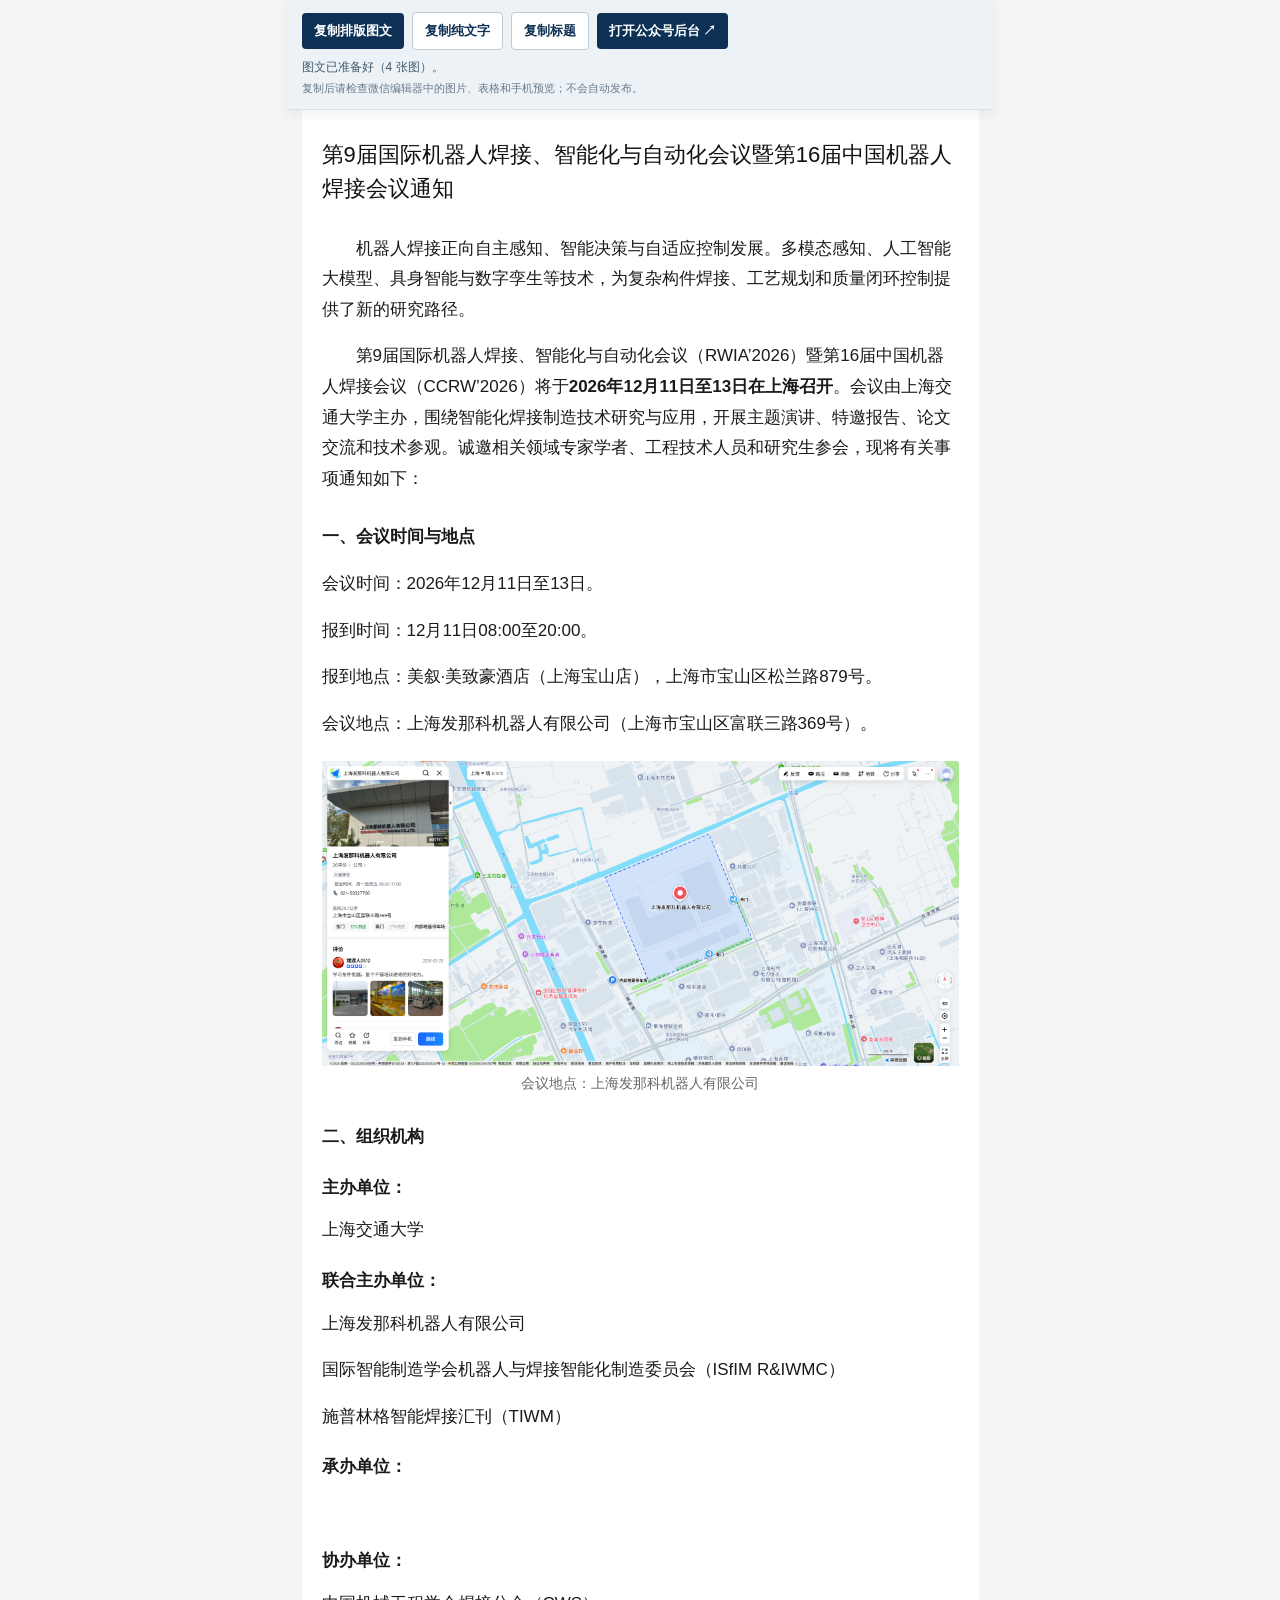
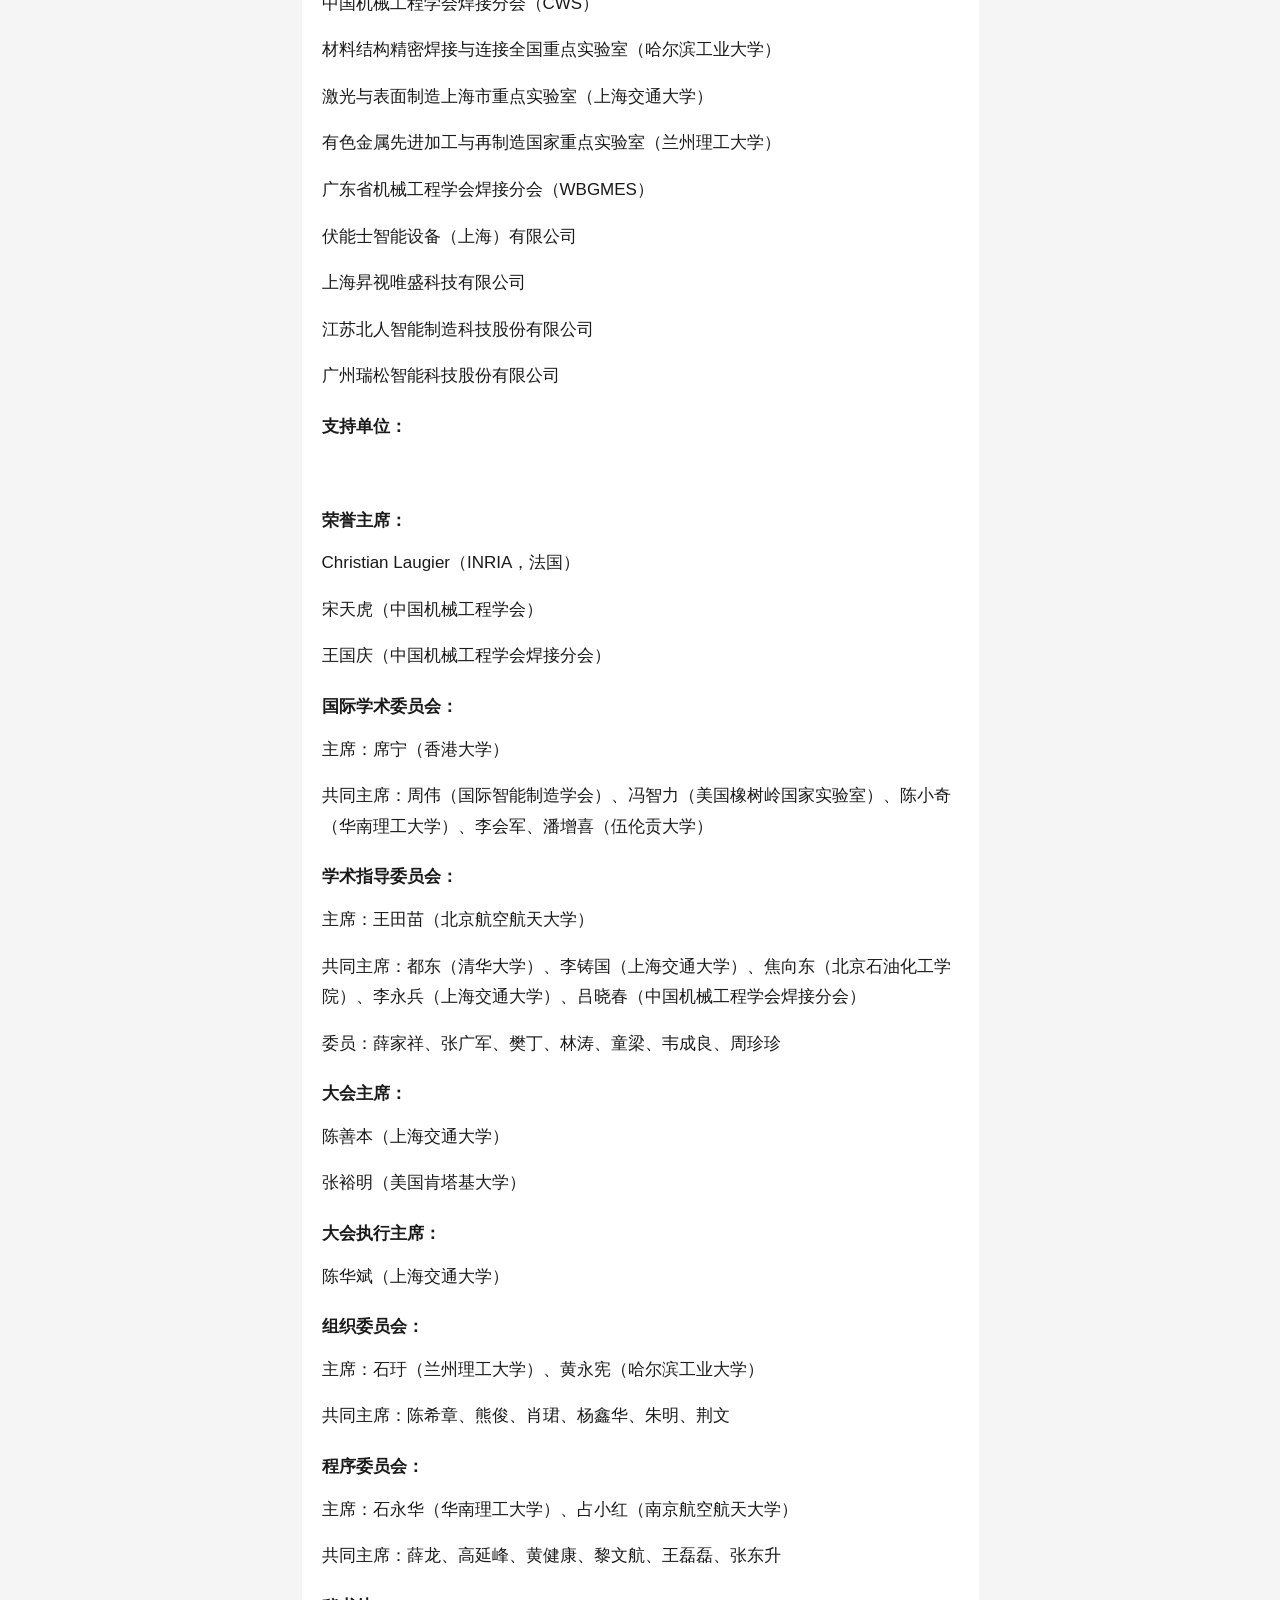
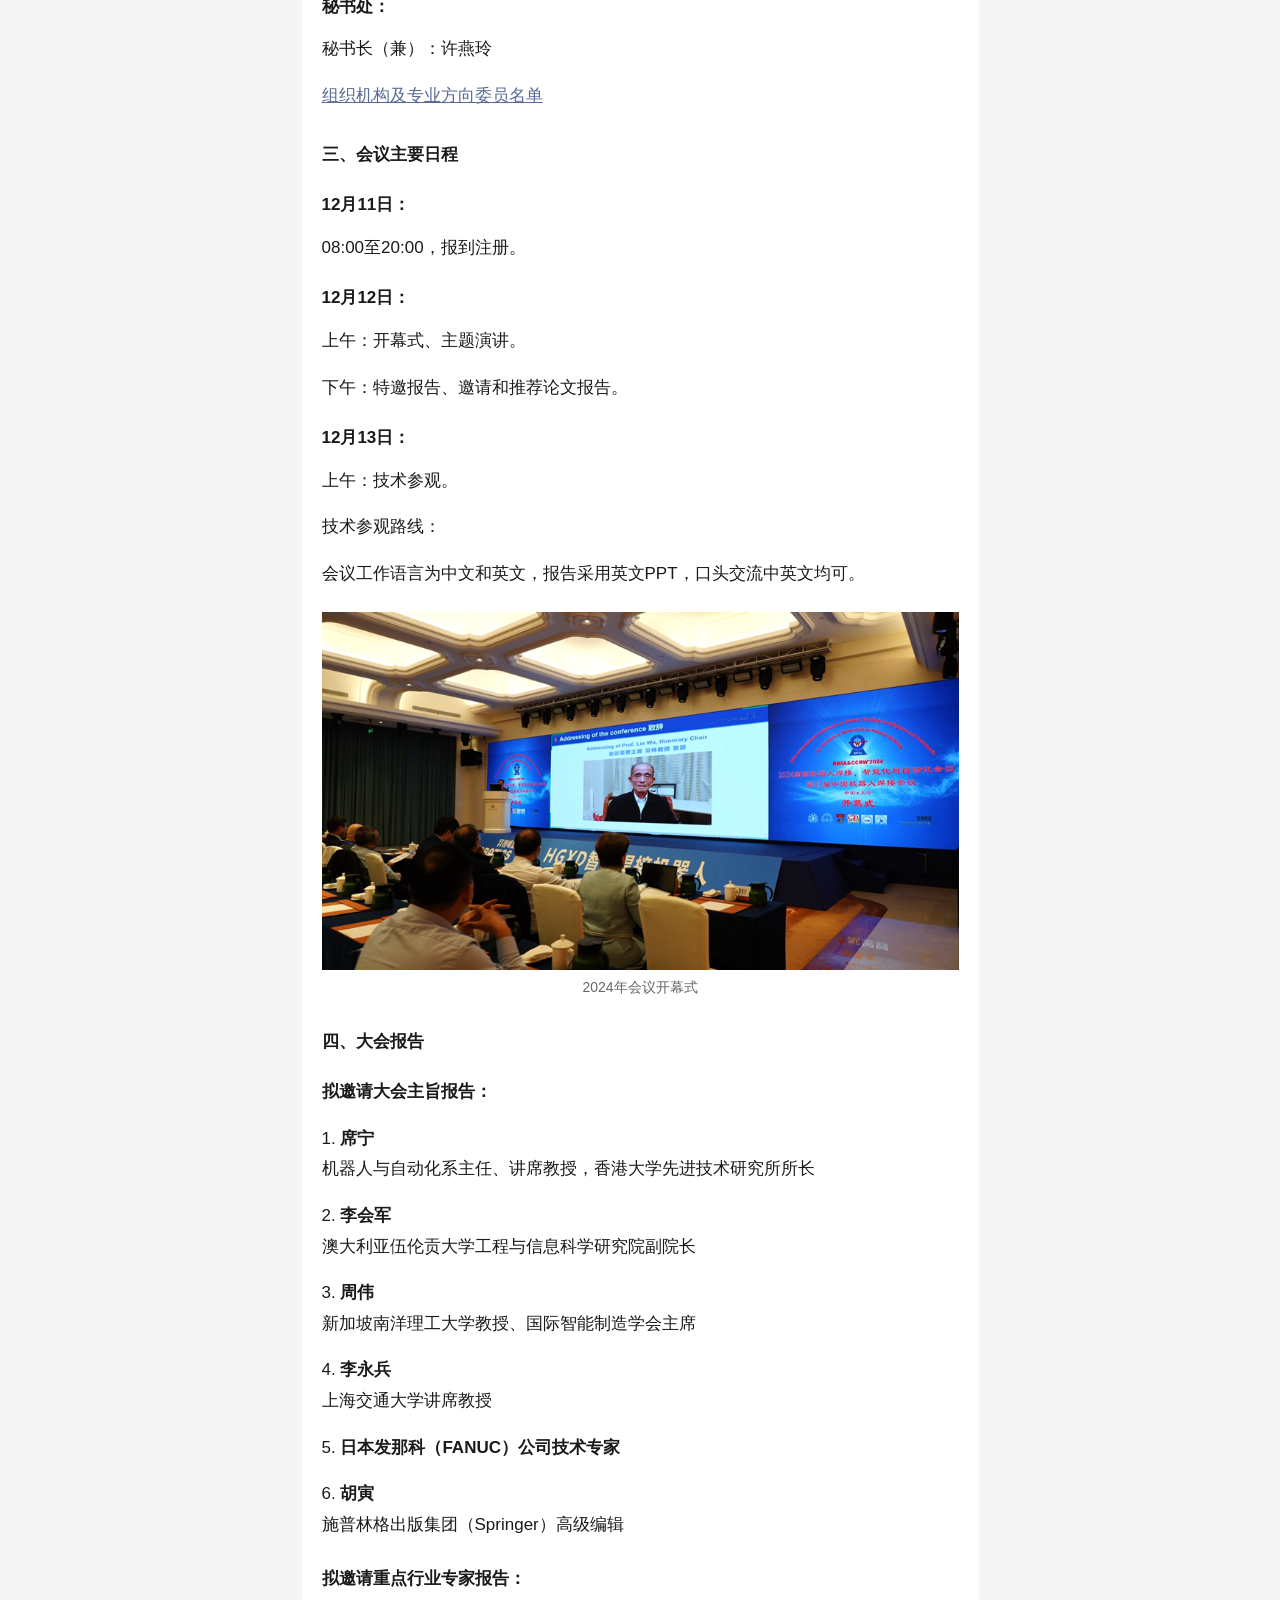
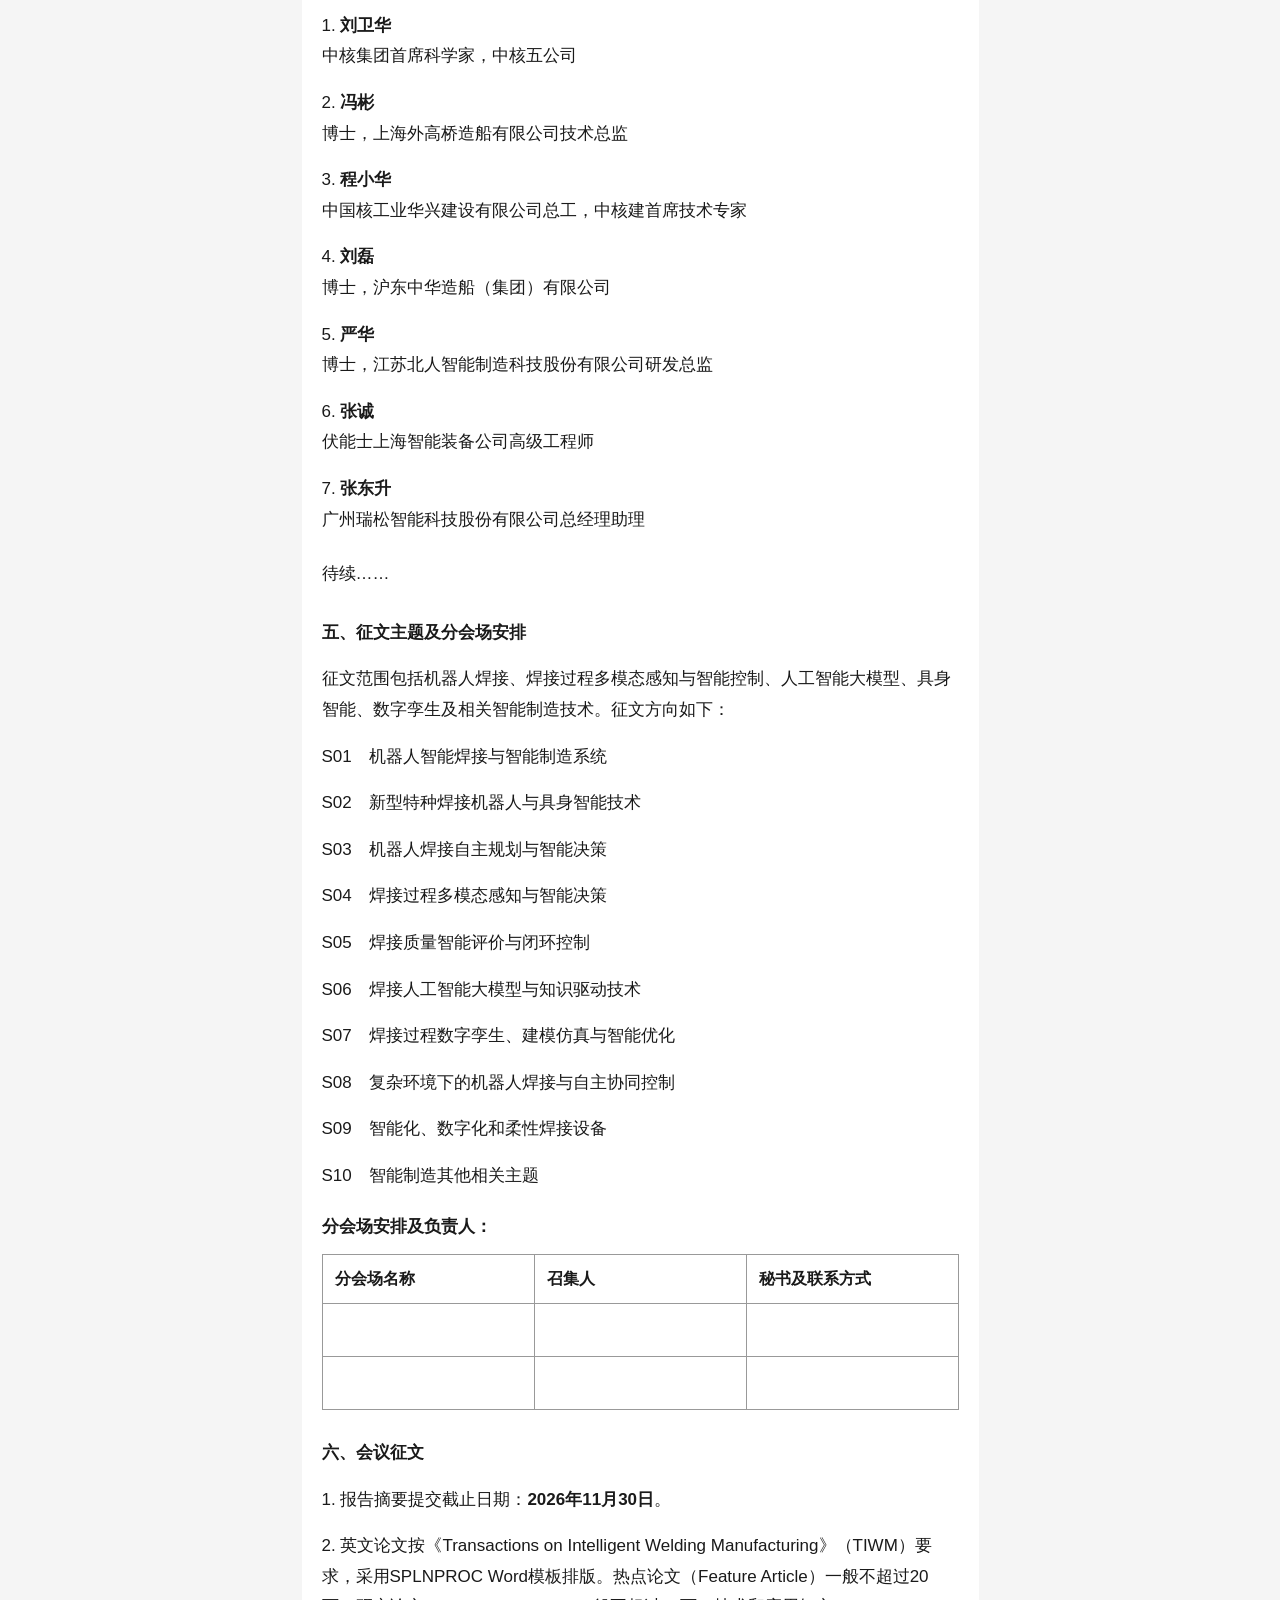
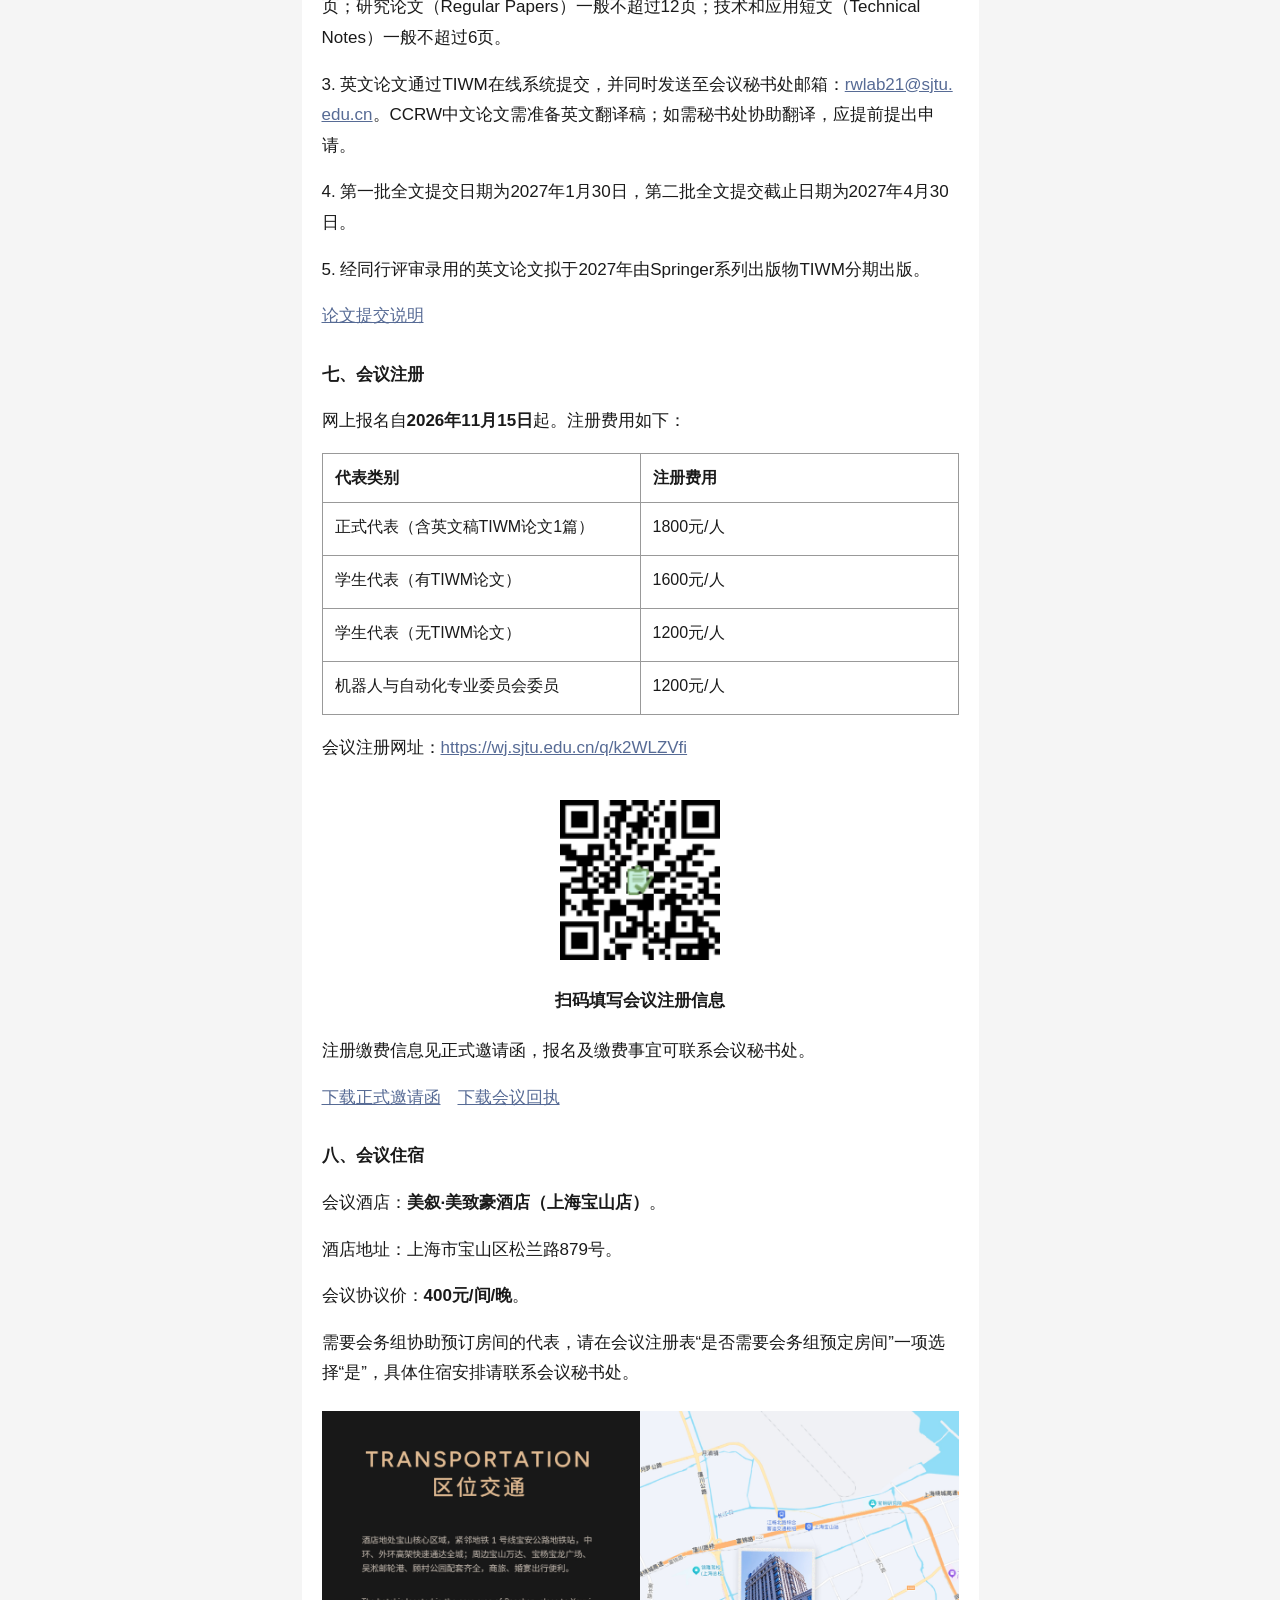
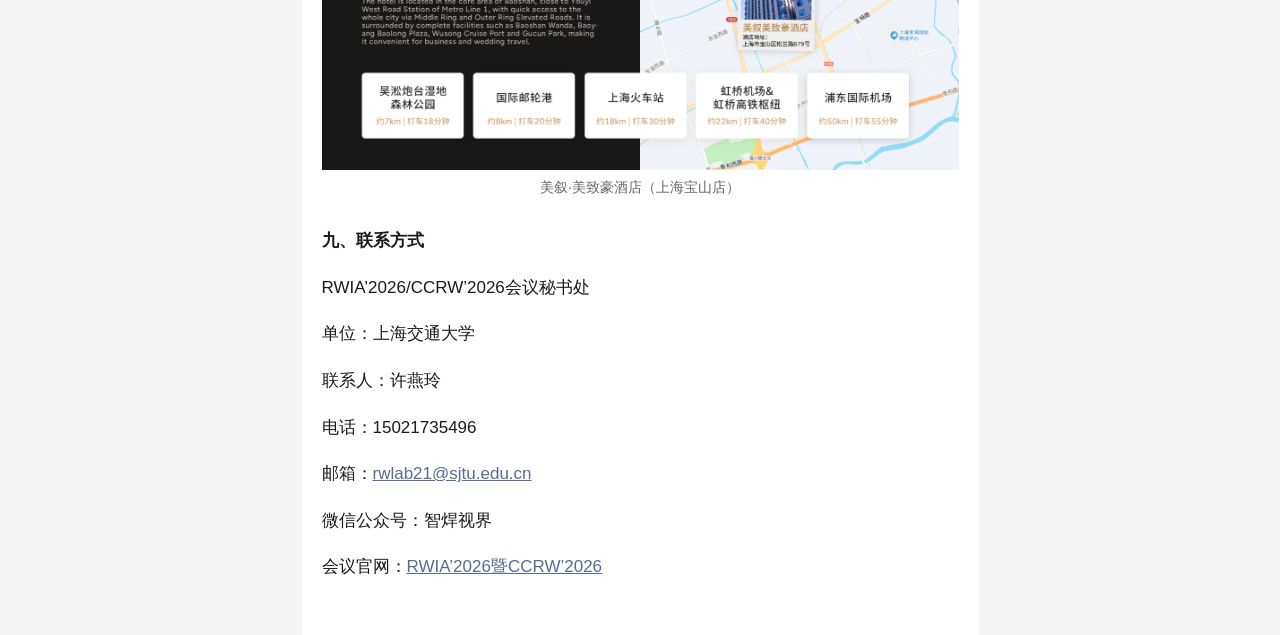
==== 02_RWIA会议通知/公众号正文.html @ 860bf733 "Add proposed keynote and industry speakers to RWIA 2026 article" ====
<!doctype html>
<html lang="zh-CN">
<head>
  <meta charset="utf-8">
  <meta name="viewport" content="width=device-width,initial-scale=1">
  <meta name="robots" content="noindex,nofollow">
  <title>第9届国际机器人焊接、智能化与自动化会议暨第16届中国机器人焊接会议通知</title>
  <link rel="stylesheet" href="../publish-helper.css">
</head>
<body style="margin:0;background:#f5f5f5;font-family:-apple-system,BlinkMacSystemFont,'PingFang SC','Microsoft YaHei',Arial,sans-serif;color:#1a1a1a;">
<div class="publish-toolbar" data-publish-toolbar>
  <div class="publish-actions"><button type="button" data-copy-rich disabled>复制排版图文</button><button type="button" class="publish-secondary" data-copy-text>复制纯文字</button><button type="button" class="publish-secondary" data-copy-title>复制标题</button><a href="https://mp.weixin.qq.com/" target="_blank" rel="noopener noreferrer">打开公众号后台 ↗</a></div>
  <p class="publish-status" data-copy-status role="status" aria-live="polite">正在准备图文…</p>
  <p class="publish-note">复制后请检查微信编辑器中的图片、表格和手机预览；不会自动发布。</p>
</div>
<article id="wechat-article" style="box-sizing:border-box;max-width:677px;margin:0 auto;padding:28px 20px 36px;background:#fff;color:#1a1a1a;font-family:-apple-system,BlinkMacSystemFont,'PingFang SC','Microsoft YaHei',Arial,sans-serif;font-size:17px;line-height:1.8;letter-spacing:0;overflow-wrap:break-word;">
<h1 style="margin:0 0 28px;font-size:22px;line-height:1.55;font-weight:500;color:#111;">第9届国际机器人焊接、智能化与自动化会议暨第16届中国机器人焊接会议通知</h1>

    <p style="margin:0 0 16px;text-indent:2em;">机器人焊接正向自主感知、智能决策与自适应控制发展。多模态感知、人工智能大模型、具身智能与数字孪生等技术，为复杂构件焊接、工艺规划和质量闭环控制提供了新的研究路径。</p>

    <p style="margin:0 0 16px;text-indent:2em;">第9届国际机器人焊接、智能化与自动化会议（RWIA’2026）暨第16届中国机器人焊接会议（CCRW’2026）将于<strong>2026年12月11日至13日在上海召开</strong>。会议由上海交通大学主办，围绕智能化焊接制造技术研究与应用，开展主题演讲、特邀报告、论文交流和技术参观。诚邀相关领域专家学者、工程技术人员和研究生参会，现将有关事项通知如下：</p>

    <h2 style="margin:28px 0 16px;font-size:17px;line-height:1.8;font-weight:700;color:#1a1a1a;">一、会议时间与地点</h2>

    <p style="margin:0 0 16px;">会议时间：2026年12月11日至13日。</p>

    <p style="margin:0 0 16px;">报到时间：12月11日08:00至20:00。</p>

    <p style="margin:0 0 16px;">报到地点：美叙·美致豪酒店（上海宝山店），上海市宝山区松兰路879号。</p>

    <p style="margin:0 0 16px;">会议地点：上海发那科机器人有限公司（上海市宝山区富联三路369号）。</p>

    <figure style="margin:22px 0;">
      <img src="配图/会议地址.png" alt="上海发那科机器人有限公司位置图" style="display:block;width:100%;max-width:100%;height:auto;">
      <figcaption style="margin:6px 0 0;text-align:center;font-size:14px;color:#666;line-height:1.6;">会议地点：上海发那科机器人有限公司</figcaption>
    </figure>

    <h2 style="margin:28px 0 16px;font-size:17px;line-height:1.8;font-weight:700;color:#1a1a1a;">二、组织机构</h2>

    <h3 style="margin:20px 0 12px;font-size:17px;line-height:1.8;font-weight:700;">主办单位：</h3>
    <p style="margin:0 0 16px;">上海交通大学</p>

    <h3 style="margin:20px 0 12px;font-size:17px;line-height:1.8;font-weight:700;">联合主办单位：</h3>
    <p style="margin:0 0 16px;">上海发那科机器人有限公司</p>
    <p style="margin:0 0 16px;">国际智能制造学会机器人与焊接智能化制造委员会（ISfIM R&amp;IWMC）</p>
    <p style="margin:0 0 16px;">施普林格智能焊接汇刊（TIWM）</p>

    <h3 style="margin:20px 0 12px;font-size:17px;line-height:1.8;font-weight:700;">承办单位：</h3>

    <p data-empty-field="undertaking-organizations" style="margin:0 0 16px;min-height:31px;">&nbsp;</p>

    <h3 style="margin:20px 0 12px;font-size:17px;line-height:1.8;font-weight:700;">协办单位：</h3>
    <p style="margin:0 0 16px;">中国机械工程学会焊接分会（CWS）</p>
    <p style="margin:0 0 16px;">材料结构精密焊接与连接全国重点实验室（哈尔滨工业大学）</p>
    <p style="margin:0 0 16px;">激光与表面制造上海市重点实验室（上海交通大学）</p>
    <p style="margin:0 0 16px;">有色金属先进加工与再制造国家重点实验室（兰州理工大学）</p>
    <p style="margin:0 0 16px;">广东省机械工程学会焊接分会（WBGMES）</p>
    <p style="margin:0 0 16px;">伏能士智能设备（上海）有限公司</p>
    <p style="margin:0 0 16px;">上海昇视唯盛科技有限公司</p>
    <p style="margin:0 0 16px;">江苏北人智能制造科技股份有限公司</p>
    <p style="margin:0 0 16px;">广州瑞松智能科技股份有限公司</p>

    <h3 style="margin:20px 0 12px;font-size:17px;line-height:1.8;font-weight:700;">支持单位：</h3>

    <p data-empty-field="supporting-organizations" style="margin:0 0 16px;min-height:31px;">&nbsp;</p>

    <h3 style="margin:20px 0 12px;font-size:17px;line-height:1.8;font-weight:700;">荣誉主席：</h3>
    <p style="margin:0 0 16px;">Christian Laugier（INRIA，法国）</p>
    <p style="margin:0 0 16px;">宋天虎（中国机械工程学会）</p>
    <p style="margin:0 0 16px;">王国庆（中国机械工程学会焊接分会）</p>

    <h3 style="margin:20px 0 12px;font-size:17px;line-height:1.8;font-weight:700;">国际学术委员会：</h3>
    <p style="margin:0 0 16px;">主席：席宁（香港大学）</p>
    <p style="margin:0 0 16px;">共同主席：周伟（国际智能制造学会）、冯智力（美国橡树岭国家实验室）、陈小奇（华南理工大学）、李会军、潘增喜（伍伦贡大学）</p>

    <h3 style="margin:20px 0 12px;font-size:17px;line-height:1.8;font-weight:700;">学术指导委员会：</h3>
    <p style="margin:0 0 16px;">主席：王田苗（北京航空航天大学）</p>
    <p style="margin:0 0 16px;">共同主席：都东（清华大学）、李铸国（上海交通大学）、焦向东（北京石油化工学院）、李永兵（上海交通大学）、吕晓春（中国机械工程学会焊接分会）</p>
    <p style="margin:0 0 16px;">委员：薛家祥、张广军、樊丁、林涛、童梁、韦成良、周珍珍</p>

    <h3 style="margin:20px 0 12px;font-size:17px;line-height:1.8;font-weight:700;">大会主席：</h3>
    <p style="margin:0 0 16px;">陈善本（上海交通大学）</p>
    <p style="margin:0 0 16px;">张裕明（美国肯塔基大学）</p>

    <h3 style="margin:20px 0 12px;font-size:17px;line-height:1.8;font-weight:700;">大会执行主席：</h3>
    <p style="margin:0 0 16px;">陈华斌（上海交通大学）</p>

    <h3 style="margin:20px 0 12px;font-size:17px;line-height:1.8;font-weight:700;">组织委员会：</h3>
    <p style="margin:0 0 16px;">主席：石玗（兰州理工大学）、黄永宪（哈尔滨工业大学）</p>
    <p style="margin:0 0 16px;">共同主席：陈希章、熊俊、肖珺、杨鑫华、朱明、荆文</p>

    <h3 style="margin:20px 0 12px;font-size:17px;line-height:1.8;font-weight:700;">程序委员会：</h3>
    <p style="margin:0 0 16px;">主席：石永华（华南理工大学）、占小红（南京航空航天大学）</p>
    <p style="margin:0 0 16px;">共同主席：薛龙、高延峰、黄健康、黎文航、王磊磊、张东升</p>

    <h3 style="margin:20px 0 12px;font-size:17px;line-height:1.8;font-weight:700;">秘书处：</h3>
    <p style="margin:0 0 16px;">秘书长（兼）：许燕玲</p>

    <p style="margin:0 0 16px;"><a href="https://rwlab.sjtu.edu.cn/Content/meetings/rwia-2026/committees.html" target="_blank" rel="noopener noreferrer" style="color:#576b95;text-decoration:underline;word-break:break-all;">组织机构及专业方向委员名单</a></p>

    <h2 style="margin:28px 0 16px;font-size:17px;line-height:1.8;font-weight:700;color:#1a1a1a;">三、会议主要日程</h2>

    <h3 style="margin:20px 0 12px;font-size:17px;line-height:1.8;font-weight:700;">12月11日：</h3>

    <p style="margin:0 0 16px;">08:00至20:00，报到注册。</p>

    <h3 style="margin:20px 0 12px;font-size:17px;line-height:1.8;font-weight:700;">12月12日：</h3>

    <p style="margin:0 0 16px;">上午：开幕式、主题演讲。</p>

    <p style="margin:0 0 16px;">下午：特邀报告、邀请和推荐论文报告。</p>

    <h3 style="margin:20px 0 12px;font-size:17px;line-height:1.8;font-weight:700;">12月13日：</h3>

    <p style="margin:0 0 16px;">上午：技术参观。</p>

    <p style="margin:0 0 16px;">技术参观路线：<span data-empty-field="technical-visit-route">&nbsp;</span></p>

    <p style="margin:0 0 16px;">会议工作语言为中文和英文，报告采用英文PPT，口头交流中英文均可。</p>

    <figure style="margin:22px 0;">
      <img src="配图/rwia-2024-opening.png" alt="2024年会议开幕式" style="display:block;width:100%;max-width:100%;height:auto;">
      <figcaption style="margin:6px 0 0;text-align:center;font-size:14px;color:#666;line-height:1.6;">2024年会议开幕式</figcaption>
    </figure>

    <h2 style="margin:28px 0 16px;font-size:17px;line-height:1.8;font-weight:700;color:#1a1a1a;">四、大会报告</h2>

    <section data-report-group="keynotes" style="margin:0 0 24px;">
      <h3 style="margin:20px 0 16px;font-size:17px;line-height:1.8;font-weight:700;">拟邀请大会主旨报告：</h3>
      <p data-report-speaker style="margin:0 0 16px;">1. <strong>席宁</strong><br>机器人与自动化系主任、讲席教授，香港大学先进技术研究所所长</p>
      <p data-report-speaker style="margin:0 0 16px;">2. <strong>李会军</strong><br>澳大利亚伍伦贡大学工程与信息科学研究院副院长</p>
      <p data-report-speaker style="margin:0 0 16px;">3. <strong>周伟</strong><br>新加坡南洋理工大学教授、国际智能制造学会主席</p>
      <p data-report-speaker style="margin:0 0 16px;">4. <strong>李永兵</strong><br>上海交通大学讲席教授</p>
      <p data-report-speaker style="margin:0 0 16px;">5. <strong>日本发那科（FANUC）公司技术专家</strong></p>
      <p data-report-speaker style="margin:0;">6. <strong>胡寅</strong><br>施普林格出版集团（Springer）高级编辑</p>
    </section>

    <section data-report-group="industry" style="margin:0 0 24px;">
      <h3 style="margin:20px 0 16px;font-size:17px;line-height:1.8;font-weight:700;">拟邀请重点行业专家报告：</h3>
      <p data-report-speaker style="margin:0 0 16px;">1. <strong>刘卫华</strong><br>中核集团首席科学家，中核五公司</p>
      <p data-report-speaker style="margin:0 0 16px;">2. <strong>冯彬</strong><br>博士，上海外高桥造船有限公司技术总监</p>
      <p data-report-speaker style="margin:0 0 16px;">3. <strong>程小华</strong><br>中国核工业华兴建设有限公司总工，中核建首席技术专家</p>
      <p data-report-speaker style="margin:0 0 16px;">4. <strong>刘磊</strong><br>博士，沪东中华造船（集团）有限公司</p>
      <p data-report-speaker style="margin:0 0 16px;">5. <strong>严华</strong><br>博士，江苏北人智能制造科技股份有限公司研发总监</p>
      <p data-report-speaker style="margin:0 0 16px;">6. <strong>张诚</strong><br>伏能士上海智能装备公司高级工程师</p>
      <p data-report-speaker style="margin:0;">7. <strong>张东升</strong><br>广州瑞松智能科技股份有限公司总经理助理</p>
    </section>

    <p data-report-continuation style="margin:0 0 16px;">待续……</p>

    <h2 style="margin:28px 0 16px;font-size:17px;line-height:1.8;font-weight:700;color:#1a1a1a;">五、征文主题及分会场安排</h2>

    <p style="margin:0 0 16px;">征文范围包括机器人焊接、焊接过程多模态感知与智能控制、人工智能大模型、具身智能、数字孪生及相关智能制造技术。征文方向如下：</p>

    <p style="margin:0 0 16px;">S01　机器人智能焊接与智能制造系统</p>

    <p style="margin:0 0 16px;">S02　新型特种焊接机器人与具身智能技术</p>

    <p style="margin:0 0 16px;">S03　机器人焊接自主规划与智能决策</p>

    <p style="margin:0 0 16px;">S04　焊接过程多模态感知与智能决策</p>

    <p style="margin:0 0 16px;">S05　焊接质量智能评价与闭环控制</p>

    <p style="margin:0 0 16px;">S06　焊接人工智能大模型与知识驱动技术</p>

    <p style="margin:0 0 16px;">S07　焊接过程数字孪生、建模仿真与智能优化</p>

    <p style="margin:0 0 16px;">S08　复杂环境下的机器人焊接与自主协同控制</p>

    <p style="margin:0 0 16px;">S09　智能化、数字化和柔性焊接设备</p>

    <p style="margin:0 0 16px;">S10　智能制造其他相关主题</p>

    <h3 style="margin:20px 0 12px;font-size:17px;line-height:1.8;font-weight:700;">分会场安排及负责人：</h3>

    <table data-empty-table="session-organizers" style="width:100%;max-width:100%;table-layout:fixed;border-collapse:collapse;margin:0 0 18px;font-size:16px;line-height:1.75;">
      <thead><tr><th scope="col" style="border:1px solid #999;padding:10px 12px;text-align:left;vertical-align:top;overflow-wrap:anywhere;font-weight:600;background:#fff;">分会场名称</th><th scope="col" style="border:1px solid #999;padding:10px 12px;text-align:left;vertical-align:top;overflow-wrap:anywhere;font-weight:600;background:#fff;">召集人</th><th scope="col" style="border:1px solid #999;padding:10px 12px;text-align:left;vertical-align:top;overflow-wrap:anywhere;font-weight:600;background:#fff;">秘书及联系方式</th></tr></thead>
      <tbody><tr><td style="border:1px solid #999;padding:10px 12px;text-align:left;vertical-align:top;overflow-wrap:anywhere;height:32px;">&nbsp;</td><td style="border:1px solid #999;padding:10px 12px;text-align:left;vertical-align:top;overflow-wrap:anywhere;height:32px;">&nbsp;</td><td style="border:1px solid #999;padding:10px 12px;text-align:left;vertical-align:top;overflow-wrap:anywhere;height:32px;">&nbsp;</td></tr>
      <tr><td style="border:1px solid #999;padding:10px 12px;text-align:left;vertical-align:top;overflow-wrap:anywhere;height:32px;">&nbsp;</td><td style="border:1px solid #999;padding:10px 12px;text-align:left;vertical-align:top;overflow-wrap:anywhere;height:32px;">&nbsp;</td><td style="border:1px solid #999;padding:10px 12px;text-align:left;vertical-align:top;overflow-wrap:anywhere;height:32px;">&nbsp;</td></tr></tbody>
    </table>

    <h2 style="margin:28px 0 16px;font-size:17px;line-height:1.8;font-weight:700;color:#1a1a1a;">六、会议征文</h2>

    <p style="margin:0 0 16px;">1. 报告摘要提交截止日期：<strong>2026年11月30日</strong>。</p>

    <p style="margin:0 0 16px;">2. 英文论文按《Transactions on Intelligent Welding Manufacturing》（TIWM）要求，采用SPLNPROC Word模板排版。热点论文（Feature Article）一般不超过20页；研究论文（Regular Papers）一般不超过12页；技术和应用短文（Technical Notes）一般不超过6页。</p>

    <p style="margin:0 0 16px;">3. 英文论文通过TIWM在线系统提交，并同时发送至会议秘书处邮箱：<a href="mailto:rwlab21@sjtu.edu.cn" target="_blank" rel="noopener noreferrer" style="color:#576b95;text-decoration:underline;word-break:break-all;">rwlab21@sjtu.edu.cn</a>。CCRW中文论文需准备英文翻译稿；如需秘书处协助翻译，应提前提出申请。</p>

    <p style="margin:0 0 16px;">4. 第一批全文提交日期为2027年1月30日，第二批全文提交截止日期为2027年4月30日。</p>

    <p style="margin:0 0 16px;">5. 经同行评审录用的英文论文拟于2027年由Springer系列出版物TIWM分期出版。</p>

    <p style="margin:0 0 16px;"><a href="https://rwlab.sjtu.edu.cn/Content/meetings/rwia-2026/submission.html" target="_blank" rel="noopener noreferrer" style="color:#576b95;text-decoration:underline;word-break:break-all;">论文提交说明</a></p>

    <h2 style="margin:28px 0 16px;font-size:17px;line-height:1.8;font-weight:700;color:#1a1a1a;">七、会议注册</h2>

    <p style="margin:0 0 16px;">网上报名自<strong>2026年11月15日</strong>起。注册费用如下：</p>

    <table style="width:100%;max-width:100%;table-layout:fixed;border-collapse:collapse;margin:0 0 18px;font-size:16px;line-height:1.75;">
      <thead><tr><th scope="col" style="border:1px solid #999;padding:10px 12px;text-align:left;vertical-align:top;overflow-wrap:anywhere;font-weight:600;background:#fff;">代表类别</th><th scope="col" style="border:1px solid #999;padding:10px 12px;text-align:left;vertical-align:top;overflow-wrap:anywhere;font-weight:600;background:#fff;">注册费用</th></tr></thead>
      <tbody><tr><td style="border:1px solid #999;padding:10px 12px;text-align:left;vertical-align:top;overflow-wrap:anywhere;height:32px;">正式代表（含英文稿TIWM论文1篇）</td><td style="border:1px solid #999;padding:10px 12px;text-align:left;vertical-align:top;overflow-wrap:anywhere;height:32px;">1800元/人</td></tr>
      <tr><td style="border:1px solid #999;padding:10px 12px;text-align:left;vertical-align:top;overflow-wrap:anywhere;height:32px;">学生代表（有TIWM论文）</td><td style="border:1px solid #999;padding:10px 12px;text-align:left;vertical-align:top;overflow-wrap:anywhere;height:32px;">1600元/人</td></tr>
      <tr><td style="border:1px solid #999;padding:10px 12px;text-align:left;vertical-align:top;overflow-wrap:anywhere;height:32px;">学生代表（无TIWM论文）</td><td style="border:1px solid #999;padding:10px 12px;text-align:left;vertical-align:top;overflow-wrap:anywhere;height:32px;">1200元/人</td></tr>
      <tr><td style="border:1px solid #999;padding:10px 12px;text-align:left;vertical-align:top;overflow-wrap:anywhere;height:32px;">机器人与自动化专业委员会委员</td><td style="border:1px solid #999;padding:10px 12px;text-align:left;vertical-align:top;overflow-wrap:anywhere;height:32px;">1200元/人</td></tr></tbody>
    </table>

    <p style="margin:0 0 16px;">会议注册网址：<a href="https://wj.sjtu.edu.cn/q/k2WLZVfi" target="_blank" rel="noopener noreferrer" style="color:#576b95;text-decoration:underline;word-break:break-all;">https://wj.sjtu.edu.cn/q/k2WLZVfi</a></p>

    <section style="margin:20px 0;text-align:center;">
      <section data-registration-qr style="box-sizing:border-box;width:192px;max-width:100%;padding:16px;background:#fff;margin:0 auto 10px;line-height:0;">
        <img src="配图/会议注册.png" alt="RWIA2026暨CCRW2026会议注册二维码" style="display:block;width:100%;max-width:100%;height:auto;">
      </section>
      <p style="margin:0;font-weight:600;">扫码填写会议注册信息</p>
    </section>

    <p style="margin:0 0 16px;">注册缴费信息见正式邀请函，报名及缴费事宜可联系会议秘书处。</p>

    <p style="margin:0 0 16px;"><a href="https://miloyouyou.github.io/rwlab2026-preview/assets/Content/meetings/rwia-2026/downloads/registration-invitation-zh.pdf?v=f00df0f913d9" target="_blank" rel="noopener noreferrer" style="color:#576b95;text-decoration:underline;word-break:break-all;">下载正式邀请函</a>　<a href="https://miloyouyou.github.io/rwlab2026-preview/assets/Content/meetings/rwia-2026/downloads/invitation-reply.docx?v=434f82c29495" target="_blank" rel="noopener noreferrer" style="color:#576b95;text-decoration:underline;word-break:break-all;">下载会议回执</a></p>

    <h2 style="margin:28px 0 16px;font-size:17px;line-height:1.8;font-weight:700;color:#1a1a1a;">八、会议住宿</h2>

    <p style="margin:0 0 16px;">会议酒店：<strong>美叙·美致豪酒店（上海宝山店）</strong>。</p>
    <p style="margin:0 0 16px;">酒店地址：上海市宝山区松兰路879号。</p>
    <p style="margin:0 0 16px;">会议协议价：<strong>400元/间/晚</strong>。</p>
    <p style="margin:0 0 16px;">需要会务组协助预订房间的代表，请在会议注册表“是否需要会务组预定房间”一项选择“是”，具体住宿安排请联系会议秘书处。</p>

    <figure style="margin:22px 0;">
      <img src="配图/会议酒店.png" alt="美叙美致豪酒店位置及交通示意图" style="display:block;width:100%;max-width:100%;height:auto;">
      <figcaption style="margin:6px 0 0;text-align:center;font-size:14px;color:#666;line-height:1.6;">美叙·美致豪酒店（上海宝山店）</figcaption>
    </figure>

    <h2 style="margin:28px 0 16px;font-size:17px;line-height:1.8;font-weight:700;color:#1a1a1a;">九、联系方式</h2>

    <p style="margin:0 0 16px;">RWIA’2026/CCRW’2026会议秘书处</p>

    <p style="margin:0 0 16px;">单位：上海交通大学</p>

    <p style="margin:0 0 16px;">联系人：许燕玲</p>

    <p style="margin:0 0 16px;">电话：<a href="tel:15021735496" style="color:#1a1a1a;text-decoration:none;">15021735496</a></p>

    <p style="margin:0 0 16px;">邮箱：<a href="mailto:rwlab21@sjtu.edu.cn" target="_blank" rel="noopener noreferrer" style="color:#576b95;text-decoration:underline;word-break:break-all;">rwlab21@sjtu.edu.cn</a></p>

    <p style="margin:0 0 16px;">微信公众号：智焊视界</p>

    <p style="margin:0 0 16px;">会议官网：<a href="https://rwlab.sjtu.edu.cn/Content/meetings/rwia-2026/index.html" target="_blank" rel="noopener noreferrer" style="color:#576b95;text-decoration:underline;word-break:break-all;">RWIA’2026暨CCRW’2026</a></p>
</article>
<script src="../publish-helper.js" defer></script>
</body>
</html>
---- publish-helper.css ----
.publish-toolbar{position:sticky;top:0;z-index:10;max-width:677px;margin:0 auto;padding:12px 14px;background:#edf2f6;border-bottom:1px solid #d7e0e7;color:#20384e;font-family:'PingFang SC','Microsoft YaHei',Arial,sans-serif;box-shadow:0 3px 12px rgba(13,49,85,.08)}
.publish-toolbar .publish-actions{display:flex;flex-wrap:wrap;gap:8px;align-items:center}
.publish-toolbar button,.publish-toolbar a{border:0;border-radius:4px;padding:9px 12px;background:#0d3155;color:#fff;font-size:13px;font-weight:600;text-decoration:none;cursor:pointer}
.publish-toolbar .publish-secondary{background:#fff;color:#0d3155;border:1px solid #bdcbd7}
.publish-toolbar button:disabled{opacity:.55;cursor:wait}
.publish-toolbar .publish-status{margin:8px 0 0;min-height:18px;font-size:12px;line-height:1.5;color:#40586c}
.publish-toolbar .publish-note{margin:4px 0 0;font-size:11px;line-height:1.5;color:#687b8c}
@media(max-width:420px){.publish-toolbar{padding:9px}.publish-toolbar button,.publish-toolbar a{padding:8px 9px;font-size:12px}}
#wechat-article [data-carousel]{font-size:0}
#wechat-article [data-carousel] section{width:auto!important;max-width:none!important;margin-right:10px!important;font-size:14px}
#wechat-article [data-carousel] img{width:auto!important;max-width:none!important;object-fit:contain!important;background:transparent!important}
#wechat-article [data-carousel="lab"] img{height:200px!important}
#wechat-article [data-carousel="awards"] img{height:240px!important}
#wechat-article [data-carousel="ip"] img{height:350px!important}
#wechat-article [data-carousel="papers"] section{width:100%!important;max-width:100%!important;margin-right:0!important}
#wechat-article [data-carousel="papers"] img{width:100%!important;height:auto!important}
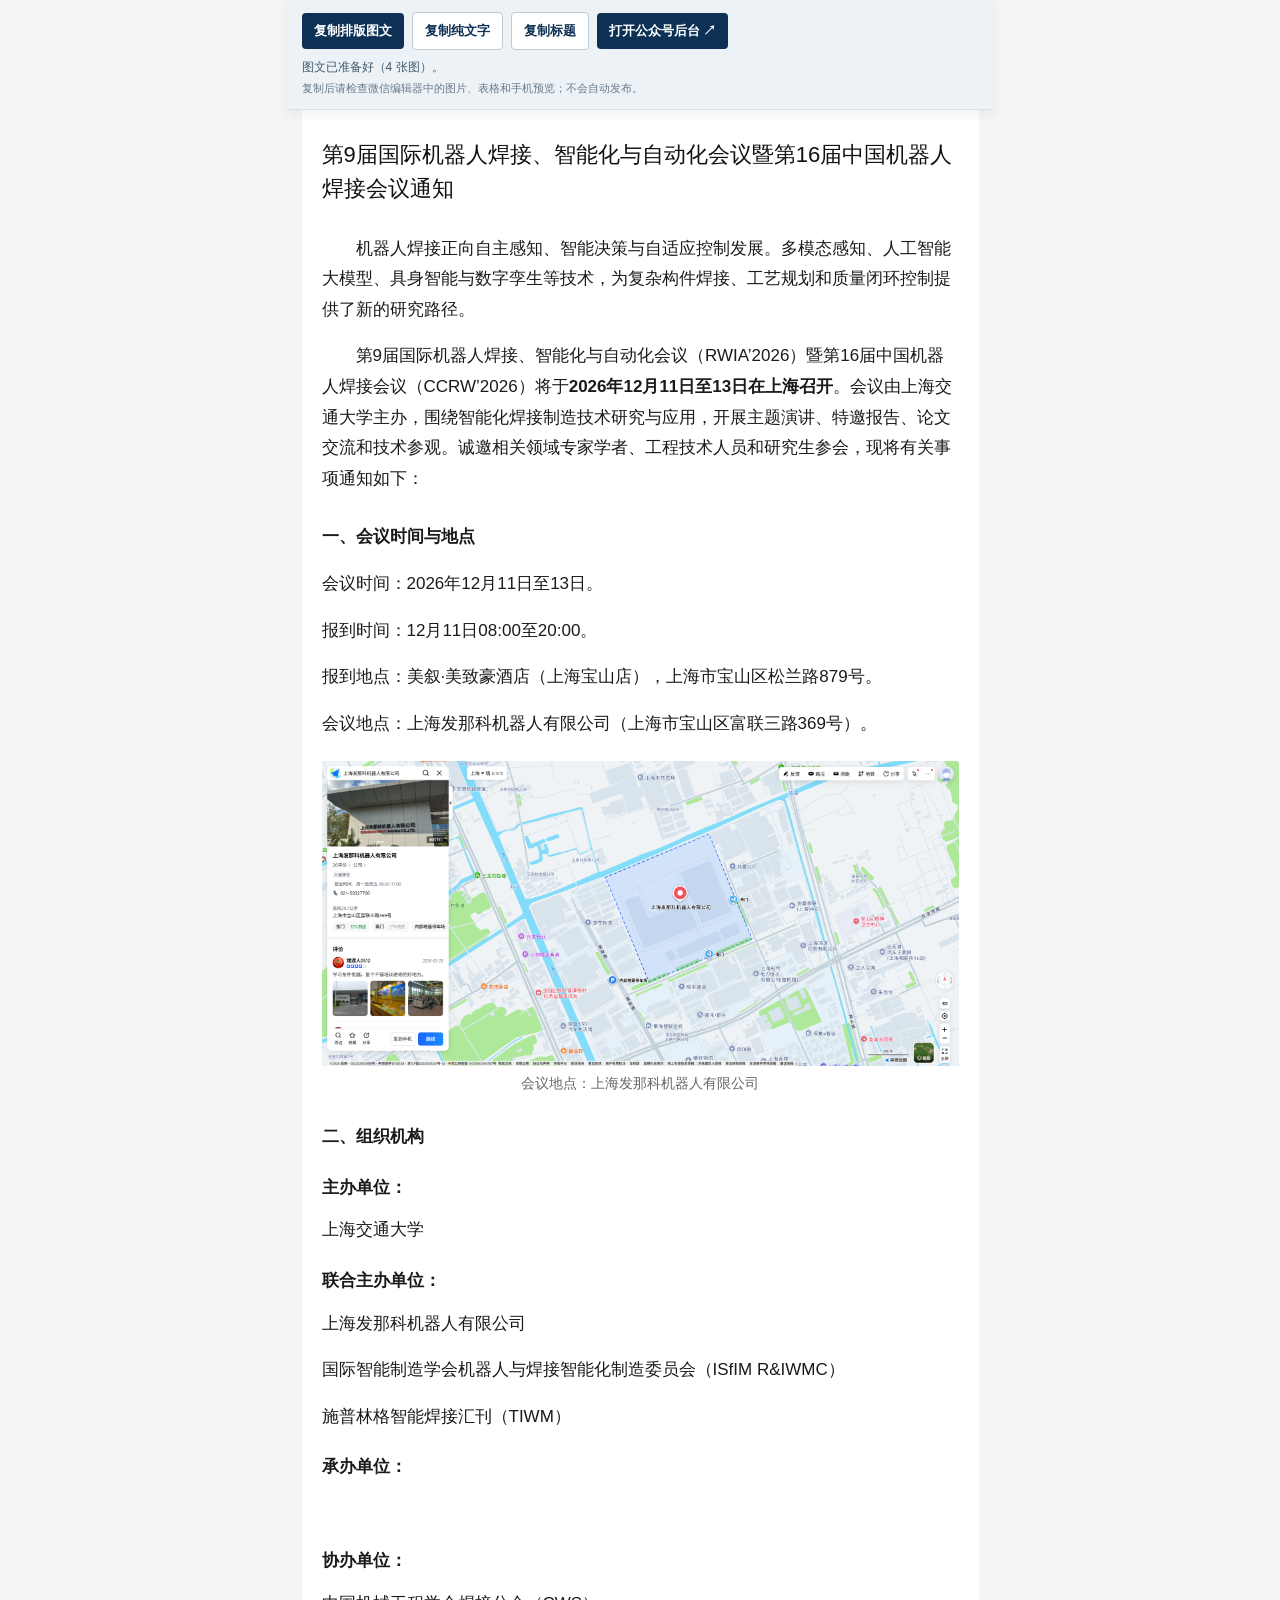
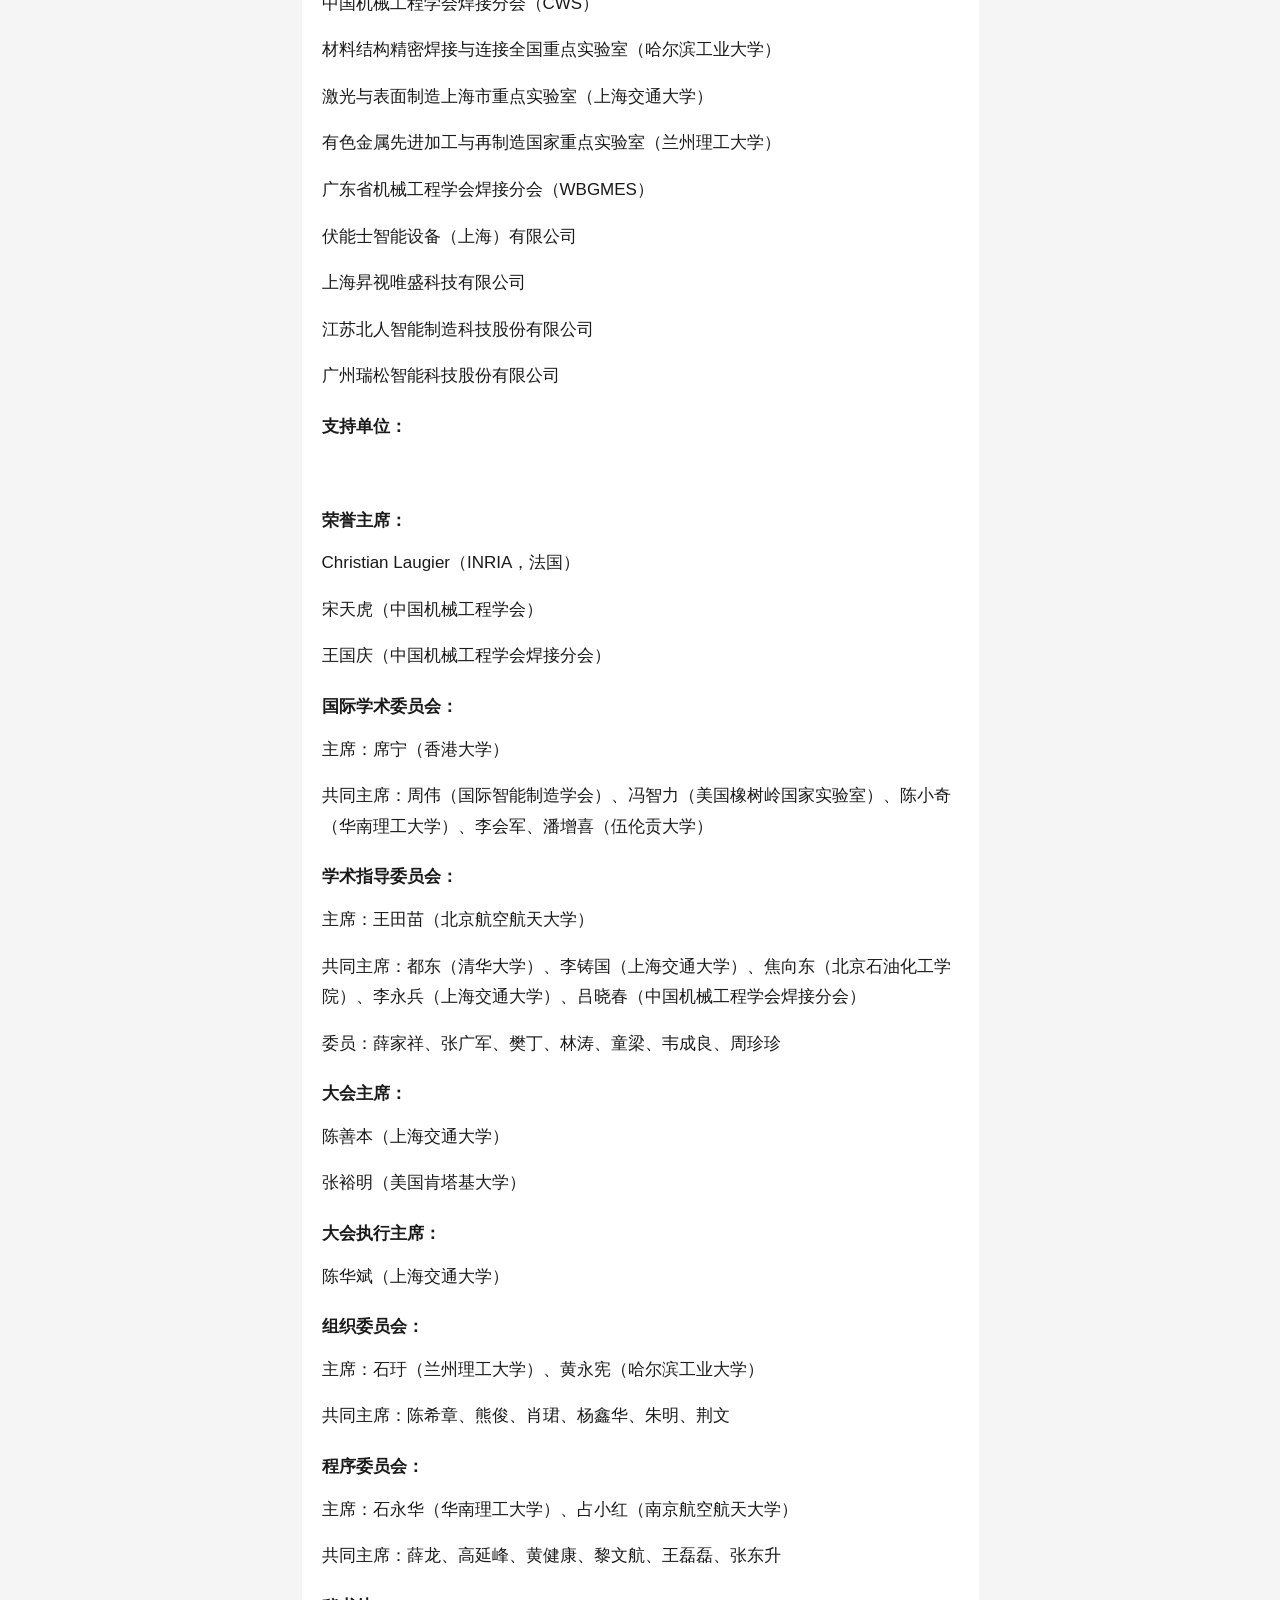
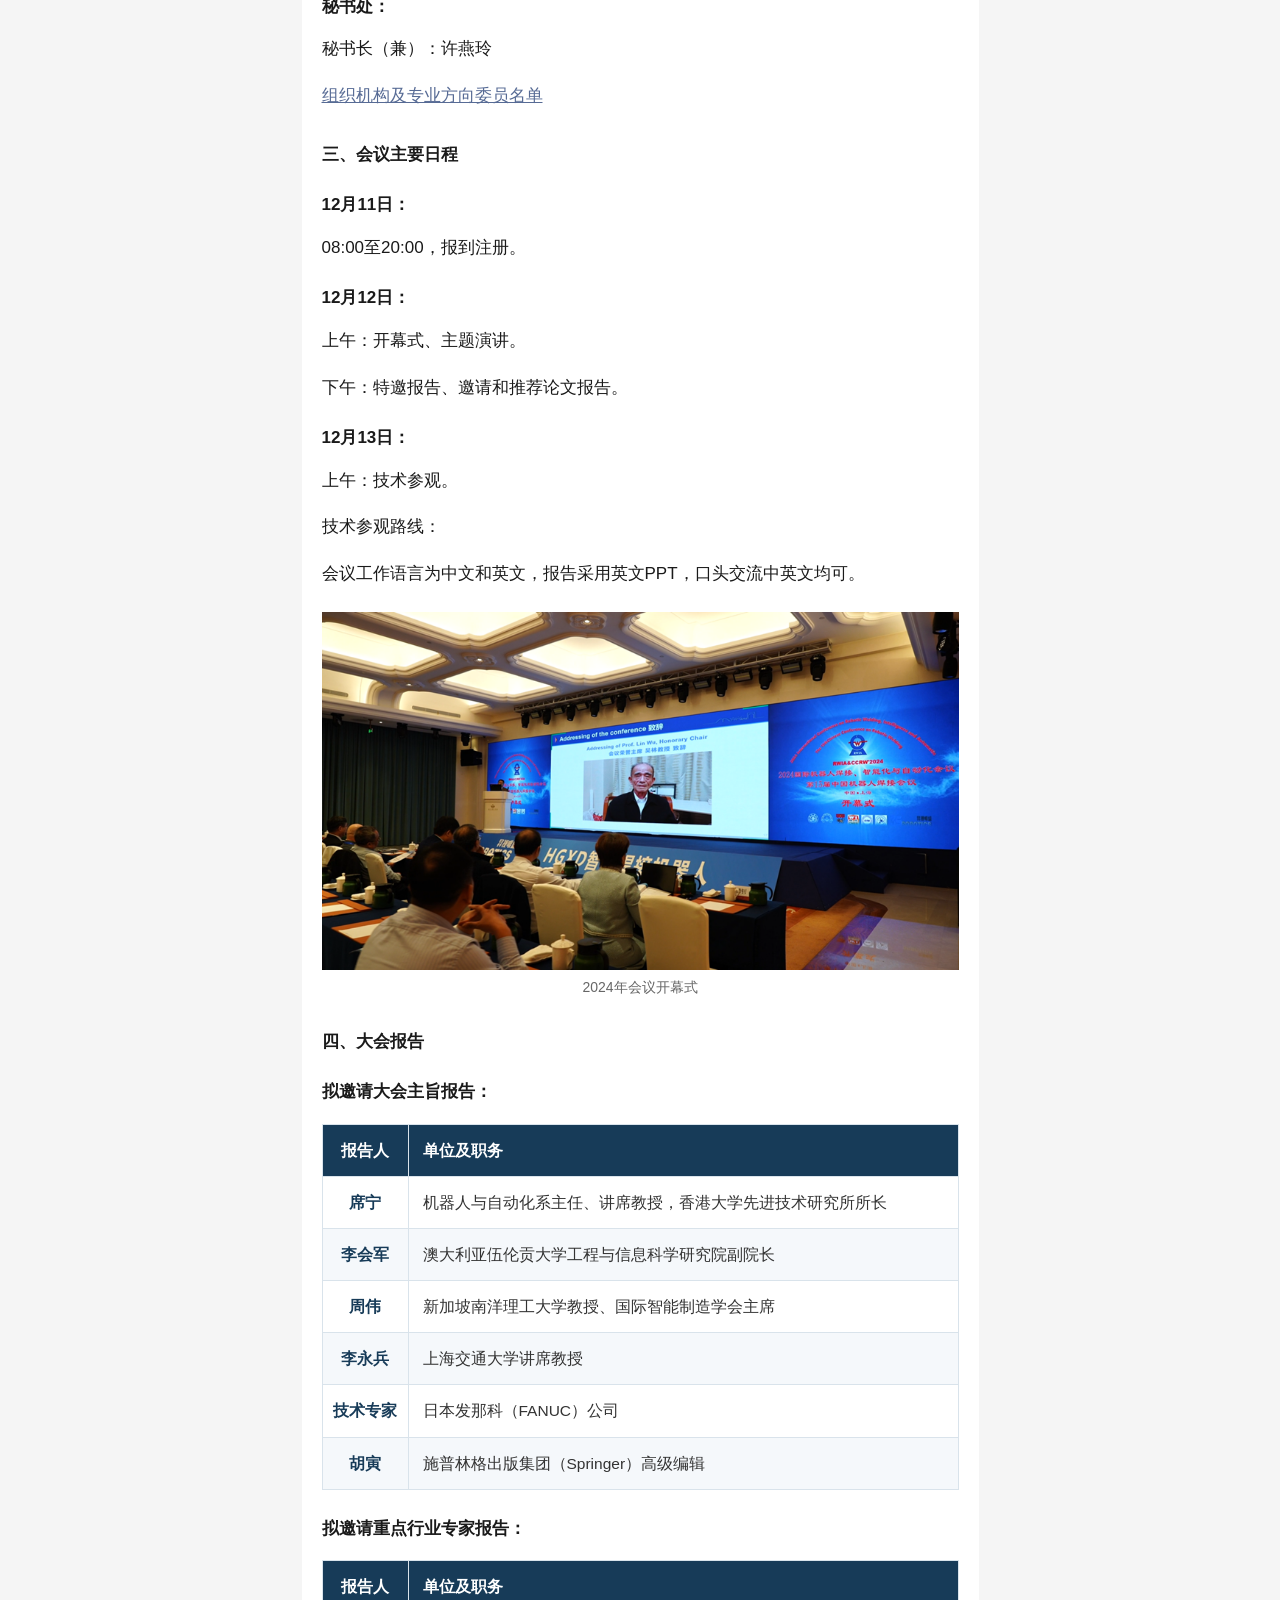
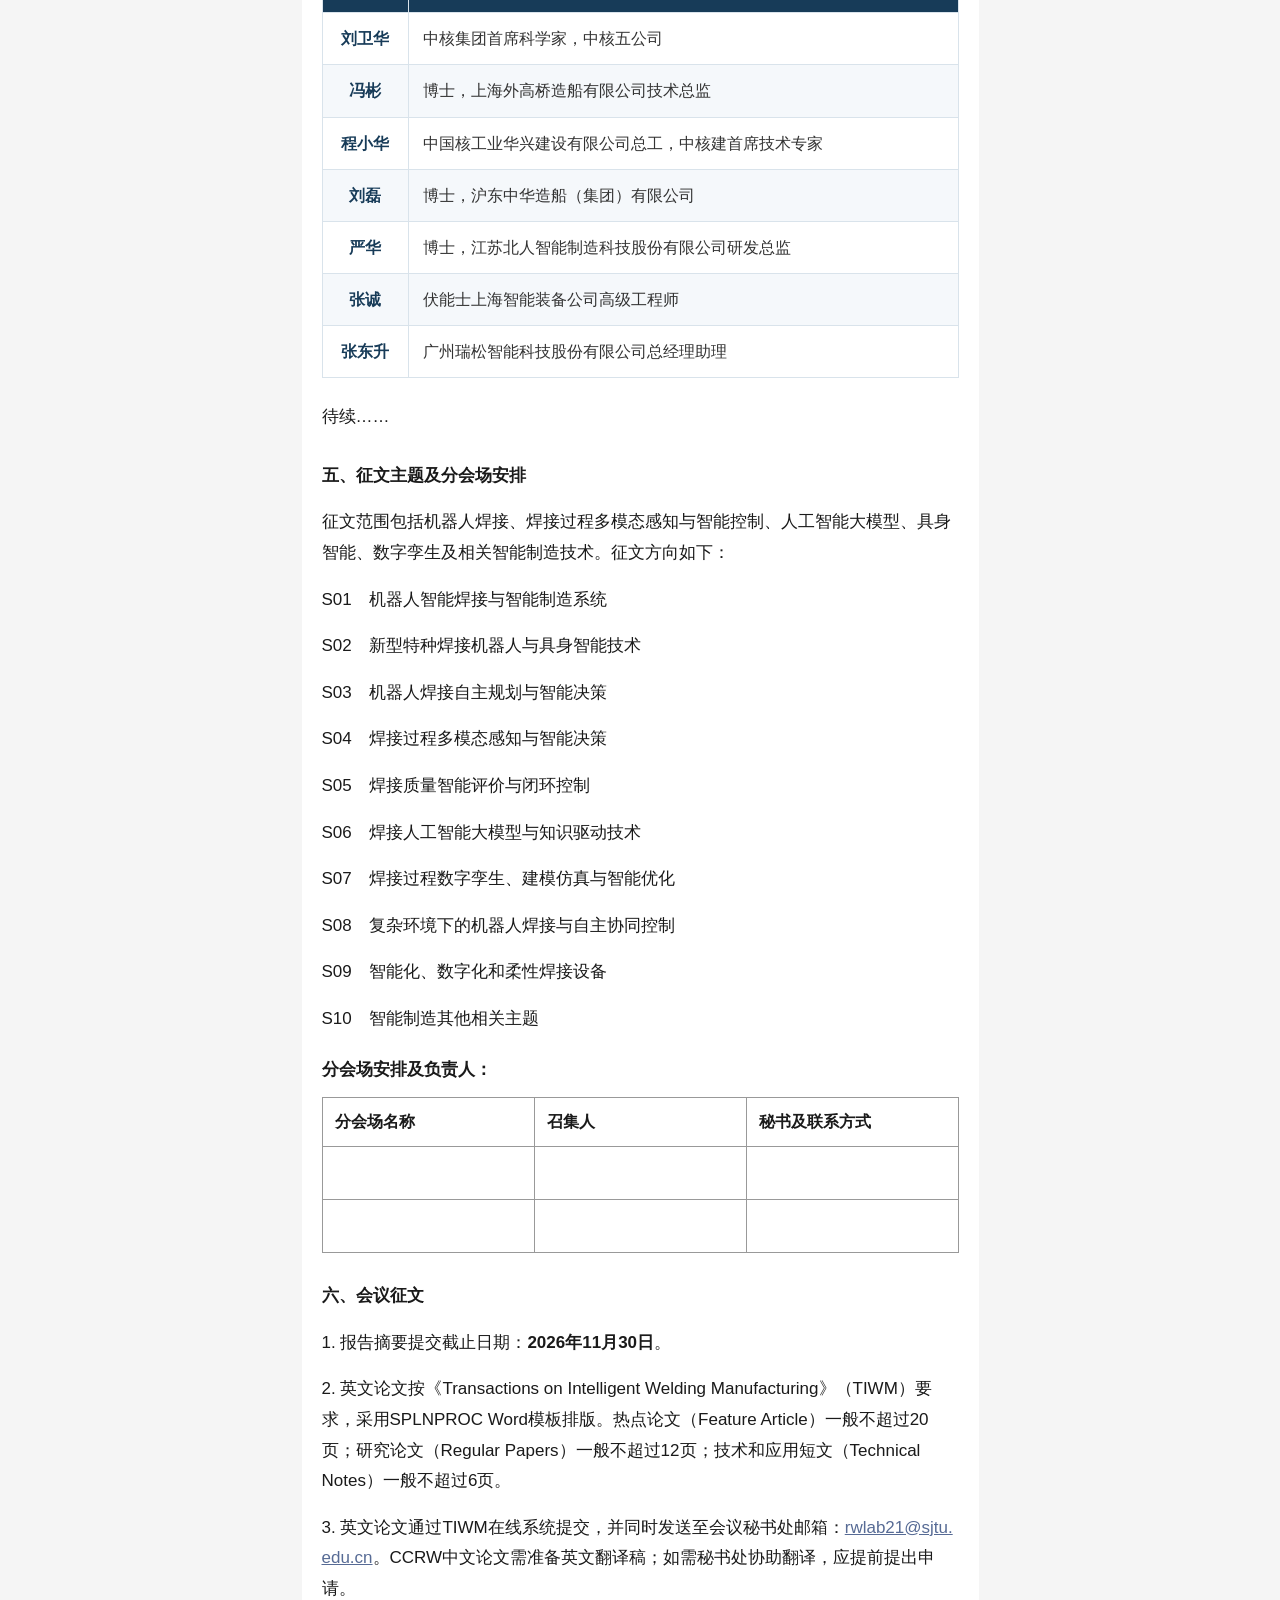
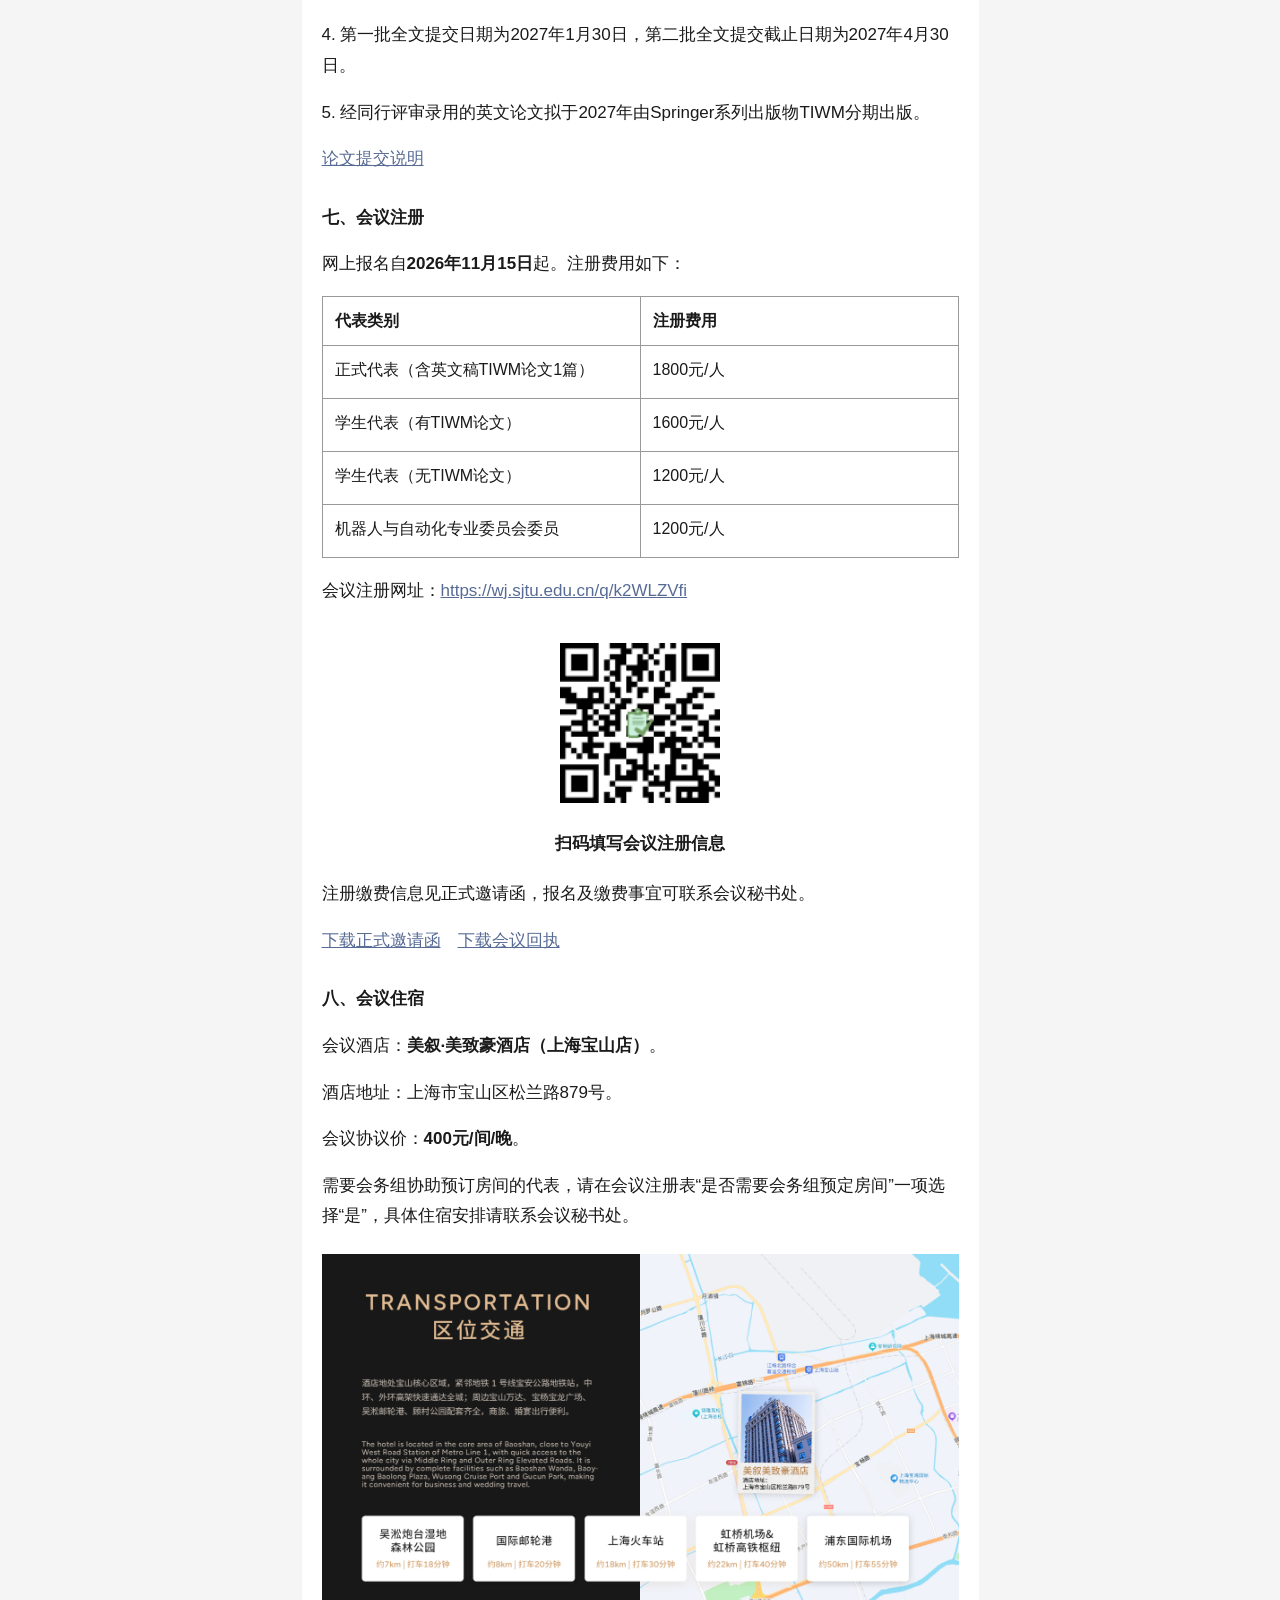
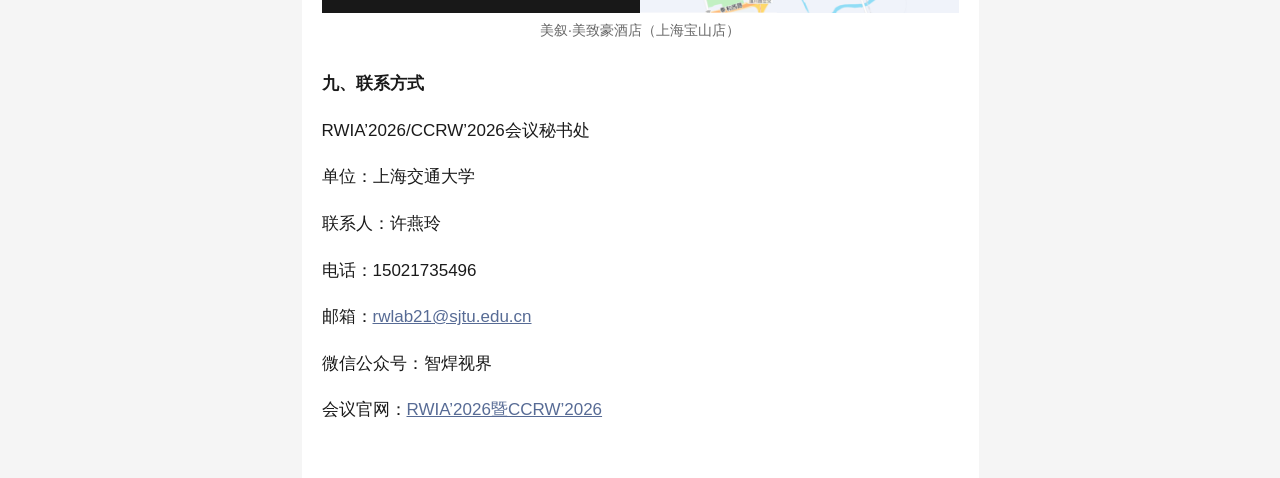
==== commit c8d7cfbf: "Present proposed conference speakers in responsive tables" ====
--- a/02_RWIA会议通知/公众号正文.html
+++ b/02_RWIA会议通知/公众号正文.html
@@ -127,23 +127,78 @@
 
     <section data-report-group="keynotes" style="margin:0 0 24px;">
       <h3 style="margin:20px 0 16px;font-size:17px;line-height:1.8;font-weight:700;">拟邀请大会主旨报告：</h3>
-      <p data-report-speaker style="margin:0 0 16px;">1. <strong>席宁</strong><br>机器人与自动化系主任、讲席教授，香港大学先进技术研究所所长</p>
-      <p data-report-speaker style="margin:0 0 16px;">2. <strong>李会军</strong><br>澳大利亚伍伦贡大学工程与信息科学研究院副院长</p>
-      <p data-report-speaker style="margin:0 0 16px;">3. <strong>周伟</strong><br>新加坡南洋理工大学教授、国际智能制造学会主席</p>
-      <p data-report-speaker style="margin:0 0 16px;">4. <strong>李永兵</strong><br>上海交通大学讲席教授</p>
-      <p data-report-speaker style="margin:0 0 16px;">5. <strong>日本发那科（FANUC）公司技术专家</strong></p>
-      <p data-report-speaker style="margin:0;">6. <strong>胡寅</strong><br>施普林格出版集团（Springer）高级编辑</p>
+      <table data-report-table aria-label="拟邀请大会主旨报告" style="width:100%;max-width:100%;table-layout:fixed;border-collapse:collapse;border:1px solid #d9e3eb;margin:0;font-size:15.5px;line-height:1.75;color:#333;">
+        <thead><tr>
+          <th scope="col" style="box-sizing:border-box;width:86px;border:1px solid #d9e3eb;padding:12px 8px;text-align:center;vertical-align:middle;background:#173b58;color:#fff;font-weight:600;">报告人</th>
+          <th scope="col" style="border:1px solid #d9e3eb;padding:12px 14px;text-align:left;vertical-align:middle;background:#173b58;color:#fff;font-weight:600;">单位及职务</th>
+        </tr></thead>
+        <tbody>
+          <tr data-report-speaker>
+            <th scope="row" style="border:1px solid #d9e3eb;padding:12px 8px;text-align:center;vertical-align:middle;background:#fff;color:#173b58;font-weight:600;">席宁</th>
+            <td style="border:1px solid #d9e3eb;padding:12px 14px;text-align:left;vertical-align:middle;background:#fff;overflow-wrap:break-word;">机器人与自动化系主任、讲席教授，香港大学先进技术研究所所长</td>
+          </tr>
+          <tr data-report-speaker>
+            <th scope="row" style="border:1px solid #d9e3eb;padding:12px 8px;text-align:center;vertical-align:middle;background:#f5f8fb;color:#173b58;font-weight:600;">李会军</th>
+            <td style="border:1px solid #d9e3eb;padding:12px 14px;text-align:left;vertical-align:middle;background:#f5f8fb;overflow-wrap:break-word;">澳大利亚伍伦贡大学工程与信息科学研究院副院长</td>
+          </tr>
+          <tr data-report-speaker>
+            <th scope="row" style="border:1px solid #d9e3eb;padding:12px 8px;text-align:center;vertical-align:middle;background:#fff;color:#173b58;font-weight:600;">周伟</th>
+            <td style="border:1px solid #d9e3eb;padding:12px 14px;text-align:left;vertical-align:middle;background:#fff;overflow-wrap:break-word;">新加坡南洋理工大学教授、国际智能制造学会主席</td>
+          </tr>
+          <tr data-report-speaker>
+            <th scope="row" style="border:1px solid #d9e3eb;padding:12px 8px;text-align:center;vertical-align:middle;background:#f5f8fb;color:#173b58;font-weight:600;">李永兵</th>
+            <td style="border:1px solid #d9e3eb;padding:12px 14px;text-align:left;vertical-align:middle;background:#f5f8fb;overflow-wrap:break-word;">上海交通大学讲席教授</td>
+          </tr>
+          <tr data-report-speaker>
+            <th scope="row" style="border:1px solid #d9e3eb;padding:12px 8px;text-align:center;vertical-align:middle;background:#fff;color:#173b58;font-weight:600;">技术专家</th>
+            <td style="border:1px solid #d9e3eb;padding:12px 14px;text-align:left;vertical-align:middle;background:#fff;overflow-wrap:break-word;">日本发那科（FANUC）公司</td>
+          </tr>
+          <tr data-report-speaker>
+            <th scope="row" style="border:1px solid #d9e3eb;padding:12px 8px;text-align:center;vertical-align:middle;background:#f5f8fb;color:#173b58;font-weight:600;">胡寅</th>
+            <td style="border:1px solid #d9e3eb;padding:12px 14px;text-align:left;vertical-align:middle;background:#f5f8fb;overflow-wrap:break-word;">施普林格出版集团（Springer）高级编辑</td>
+          </tr>
+        </tbody>
+      </table>
     </section>
 
     <section data-report-group="industry" style="margin:0 0 24px;">
       <h3 style="margin:20px 0 16px;font-size:17px;line-height:1.8;font-weight:700;">拟邀请重点行业专家报告：</h3>
-      <p data-report-speaker style="margin:0 0 16px;">1. <strong>刘卫华</strong><br>中核集团首席科学家，中核五公司</p>
-      <p data-report-speaker style="margin:0 0 16px;">2. <strong>冯彬</strong><br>博士，上海外高桥造船有限公司技术总监</p>
-      <p data-report-speaker style="margin:0 0 16px;">3. <strong>程小华</strong><br>中国核工业华兴建设有限公司总工，中核建首席技术专家</p>
-      <p data-report-speaker style="margin:0 0 16px;">4. <strong>刘磊</strong><br>博士，沪东中华造船（集团）有限公司</p>
-      <p data-report-speaker style="margin:0 0 16px;">5. <strong>严华</strong><br>博士，江苏北人智能制造科技股份有限公司研发总监</p>
-      <p data-report-speaker style="margin:0 0 16px;">6. <strong>张诚</strong><br>伏能士上海智能装备公司高级工程师</p>
-      <p data-report-speaker style="margin:0;">7. <strong>张东升</strong><br>广州瑞松智能科技股份有限公司总经理助理</p>
+      <table data-report-table aria-label="拟邀请重点行业专家报告" style="width:100%;max-width:100%;table-layout:fixed;border-collapse:collapse;border:1px solid #d9e3eb;margin:0;font-size:15.5px;line-height:1.75;color:#333;">
+        <thead><tr>
+          <th scope="col" style="box-sizing:border-box;width:86px;border:1px solid #d9e3eb;padding:12px 8px;text-align:center;vertical-align:middle;background:#173b58;color:#fff;font-weight:600;">报告人</th>
+          <th scope="col" style="border:1px solid #d9e3eb;padding:12px 14px;text-align:left;vertical-align:middle;background:#173b58;color:#fff;font-weight:600;">单位及职务</th>
+        </tr></thead>
+        <tbody>
+          <tr data-report-speaker>
+            <th scope="row" style="border:1px solid #d9e3eb;padding:12px 8px;text-align:center;vertical-align:middle;background:#fff;color:#173b58;font-weight:600;">刘卫华</th>
+            <td style="border:1px solid #d9e3eb;padding:12px 14px;text-align:left;vertical-align:middle;background:#fff;overflow-wrap:break-word;">中核集团首席科学家，中核五公司</td>
+          </tr>
+          <tr data-report-speaker>
+            <th scope="row" style="border:1px solid #d9e3eb;padding:12px 8px;text-align:center;vertical-align:middle;background:#f5f8fb;color:#173b58;font-weight:600;">冯彬</th>
+            <td style="border:1px solid #d9e3eb;padding:12px 14px;text-align:left;vertical-align:middle;background:#f5f8fb;overflow-wrap:break-word;">博士，上海外高桥造船有限公司技术总监</td>
+          </tr>
+          <tr data-report-speaker>
+            <th scope="row" style="border:1px solid #d9e3eb;padding:12px 8px;text-align:center;vertical-align:middle;background:#fff;color:#173b58;font-weight:600;">程小华</th>
+            <td style="border:1px solid #d9e3eb;padding:12px 14px;text-align:left;vertical-align:middle;background:#fff;overflow-wrap:break-word;">中国核工业华兴建设有限公司总工，中核建首席技术专家</td>
+          </tr>
+          <tr data-report-speaker>
+            <th scope="row" style="border:1px solid #d9e3eb;padding:12px 8px;text-align:center;vertical-align:middle;background:#f5f8fb;color:#173b58;font-weight:600;">刘磊</th>
+            <td style="border:1px solid #d9e3eb;padding:12px 14px;text-align:left;vertical-align:middle;background:#f5f8fb;overflow-wrap:break-word;">博士，沪东中华造船（集团）有限公司</td>
+          </tr>
+          <tr data-report-speaker>
+            <th scope="row" style="border:1px solid #d9e3eb;padding:12px 8px;text-align:center;vertical-align:middle;background:#fff;color:#173b58;font-weight:600;">严华</th>
+            <td style="border:1px solid #d9e3eb;padding:12px 14px;text-align:left;vertical-align:middle;background:#fff;overflow-wrap:break-word;">博士，江苏北人智能制造科技股份有限公司研发总监</td>
+          </tr>
+          <tr data-report-speaker>
+            <th scope="row" style="border:1px solid #d9e3eb;padding:12px 8px;text-align:center;vertical-align:middle;background:#f5f8fb;color:#173b58;font-weight:600;">张诚</th>
+            <td style="border:1px solid #d9e3eb;padding:12px 14px;text-align:left;vertical-align:middle;background:#f5f8fb;overflow-wrap:break-word;">伏能士上海智能装备公司高级工程师</td>
+          </tr>
+          <tr data-report-speaker>
+            <th scope="row" style="border:1px solid #d9e3eb;padding:12px 8px;text-align:center;vertical-align:middle;background:#fff;color:#173b58;font-weight:600;">张东升</th>
+            <td style="border:1px solid #d9e3eb;padding:12px 14px;text-align:left;vertical-align:middle;background:#fff;overflow-wrap:break-word;">广州瑞松智能科技股份有限公司总经理助理</td>
+          </tr>
+        </tbody>
+      </table>
     </section>
 
     <p data-report-continuation style="margin:0 0 16px;">待续……</p>
@@ -210,7 +265,7 @@
 
     <section style="margin:20px 0;text-align:center;">
       <section data-registration-qr style="box-sizing:border-box;width:192px;max-width:100%;padding:16px;background:#fff;margin:0 auto 10px;line-height:0;">
-        <img src="配图/会议注册.png" alt="RWIA2026暨CCRW2026会议注册二维码" style="display:block;width:100%;max-width:100%;height:auto;">
+        <img src="配图/会议注册.png?v=2bbc30049857" alt="RWIA2026暨CCRW2026会议注册二维码" style="display:block;width:100%;max-width:100%;height:auto;">
       </section>
       <p style="margin:0;font-weight:600;">扫码填写会议注册信息</p>
     </section>
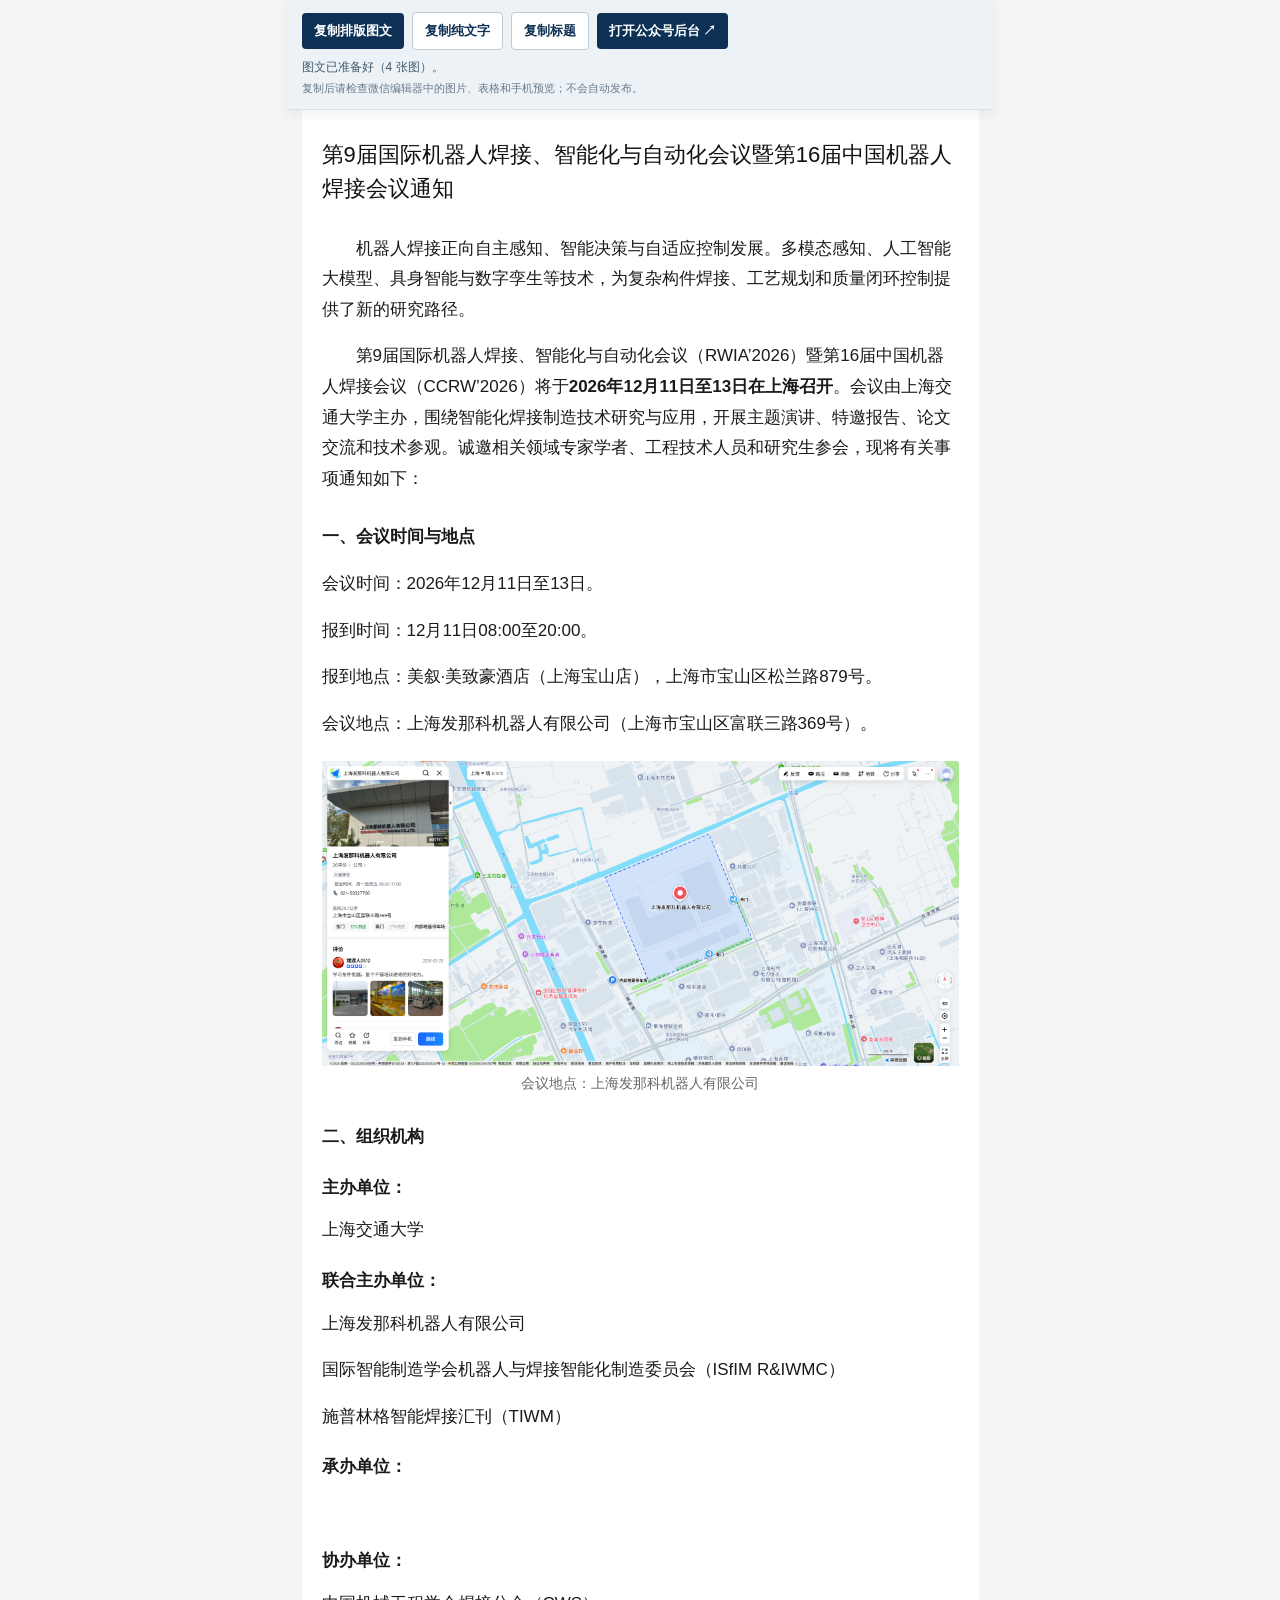
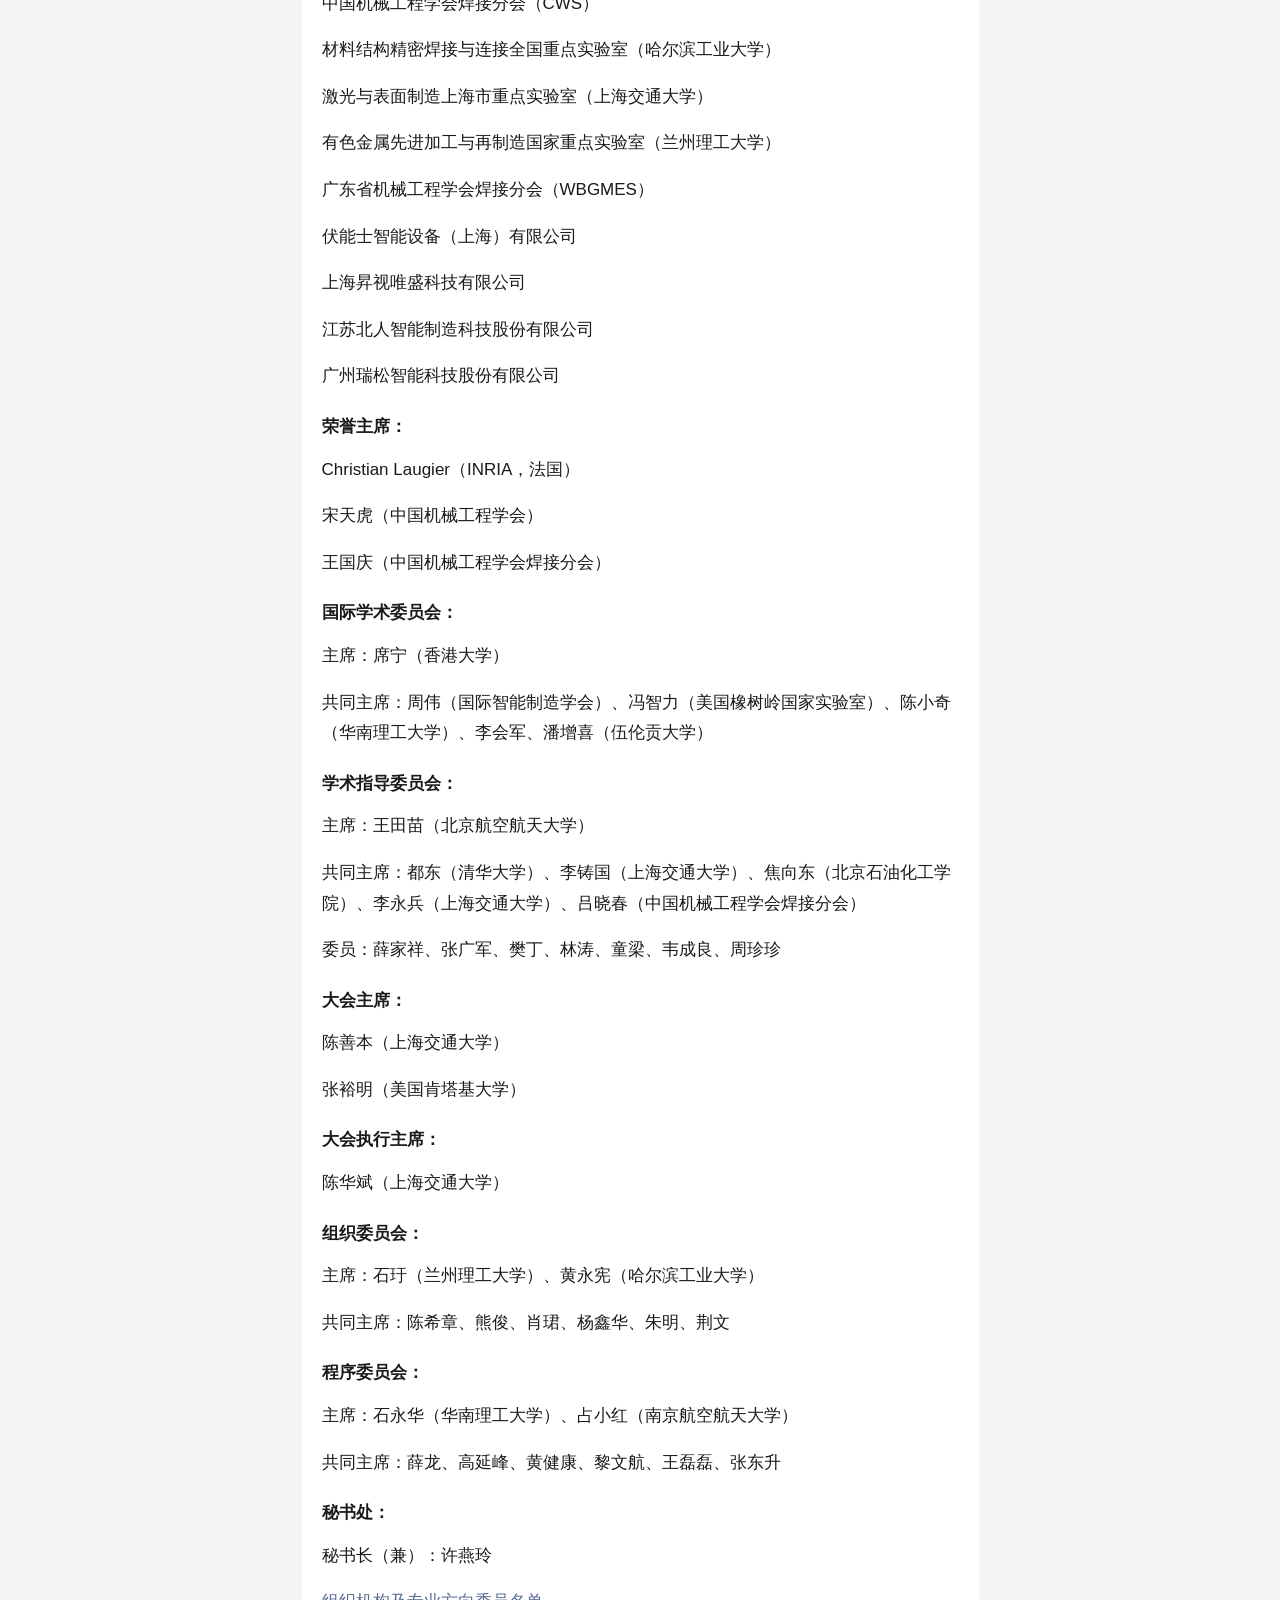
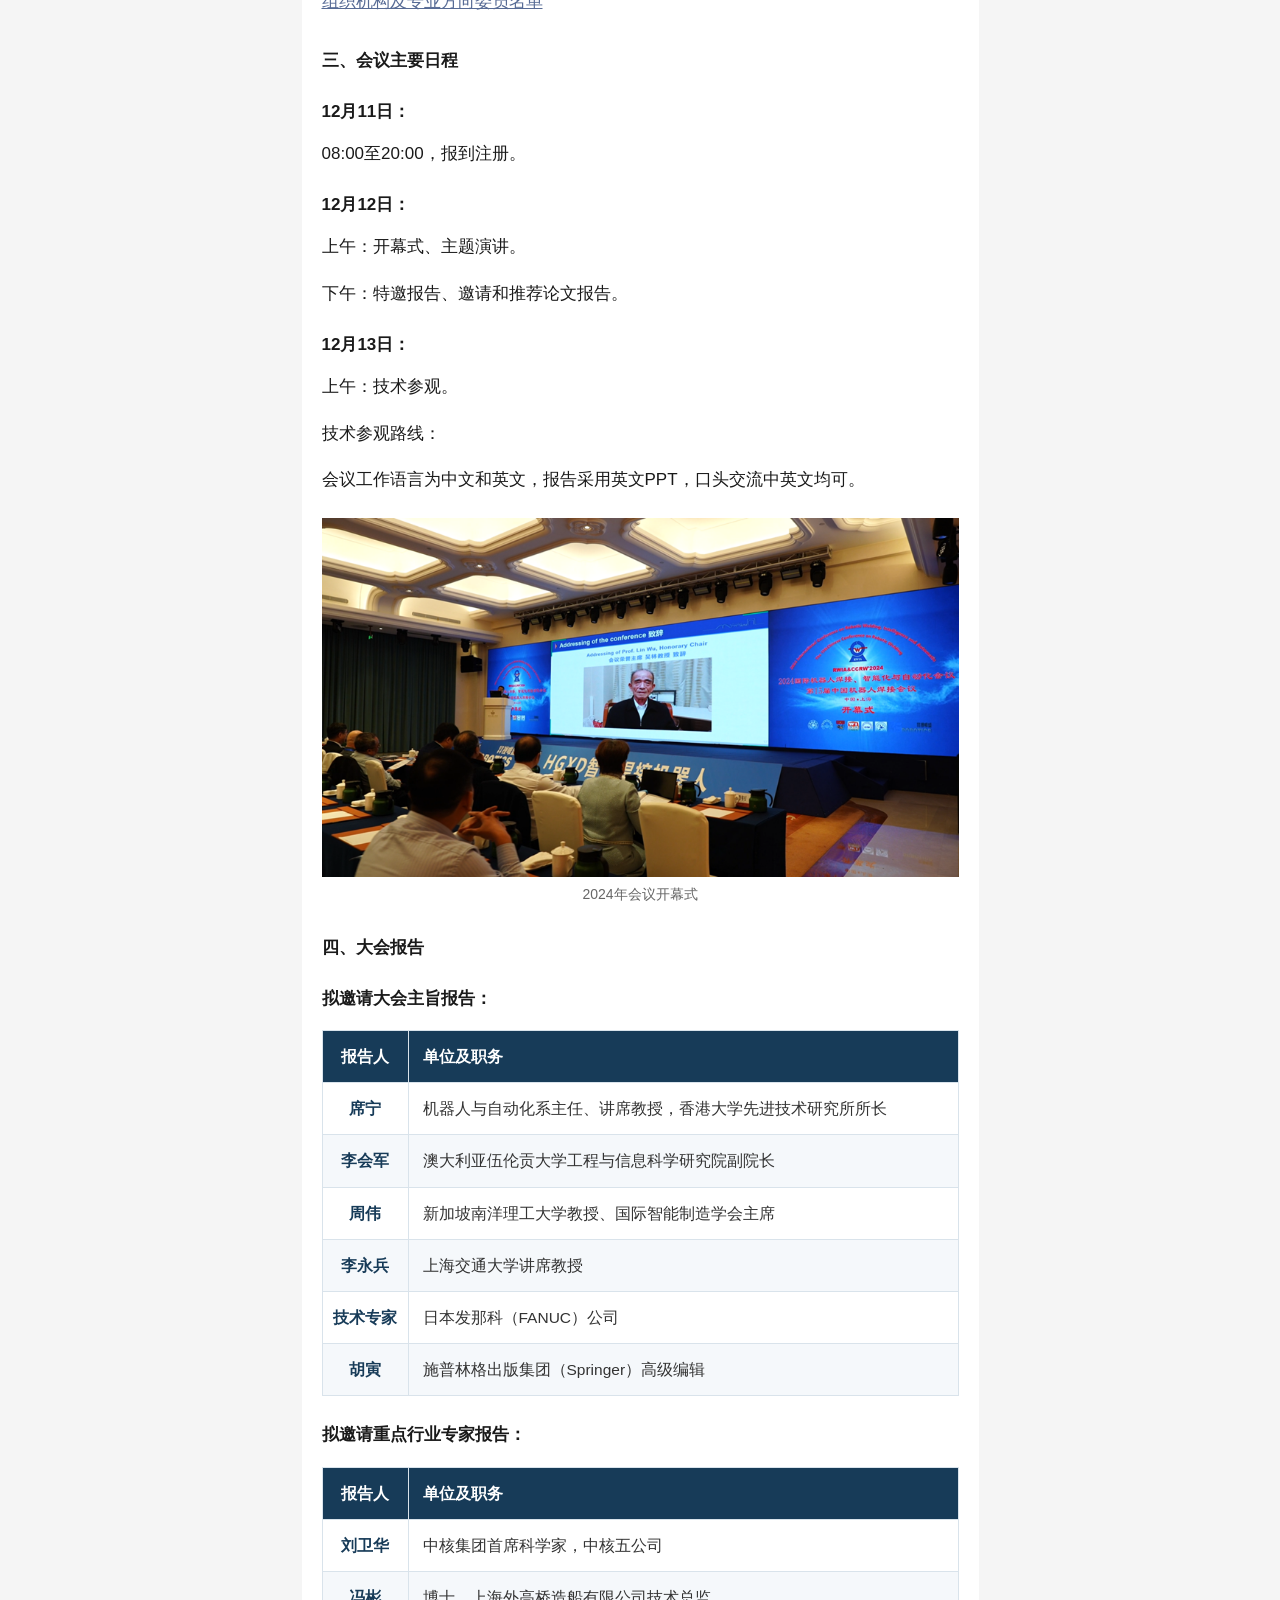
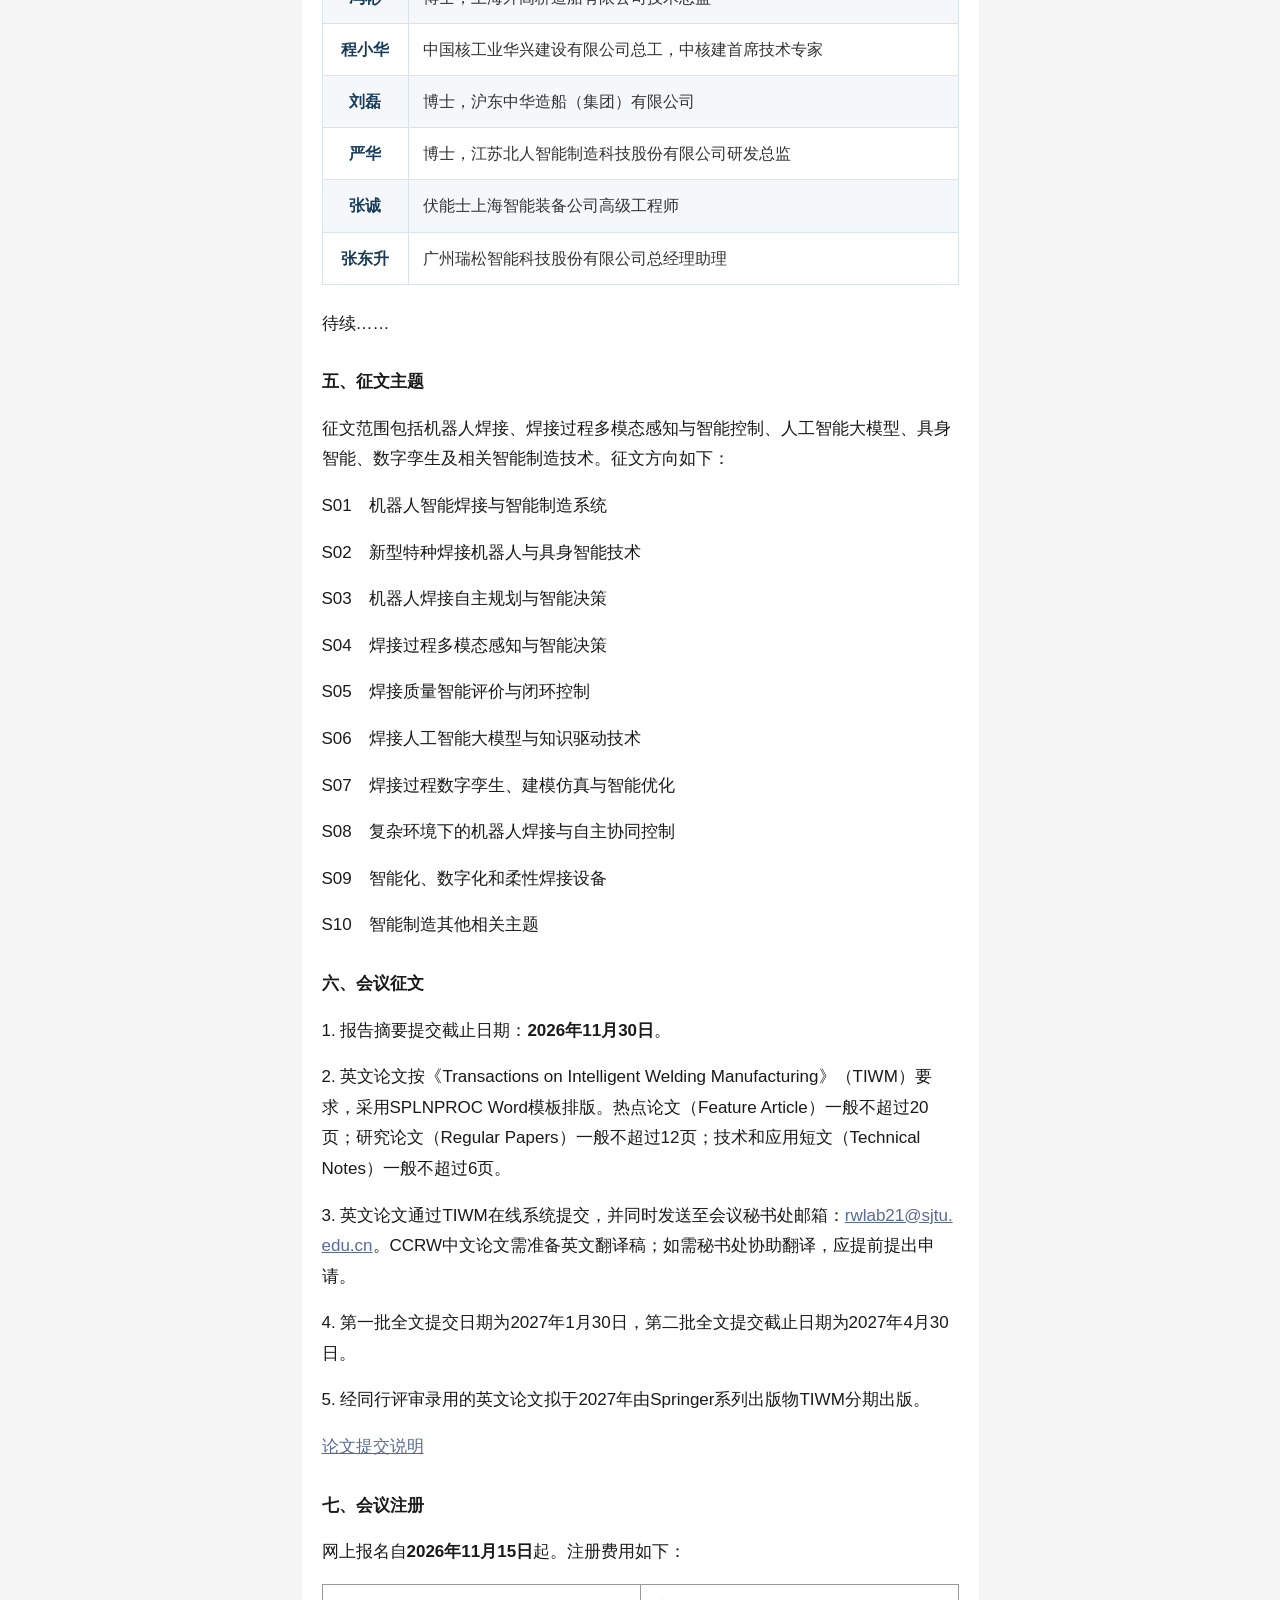
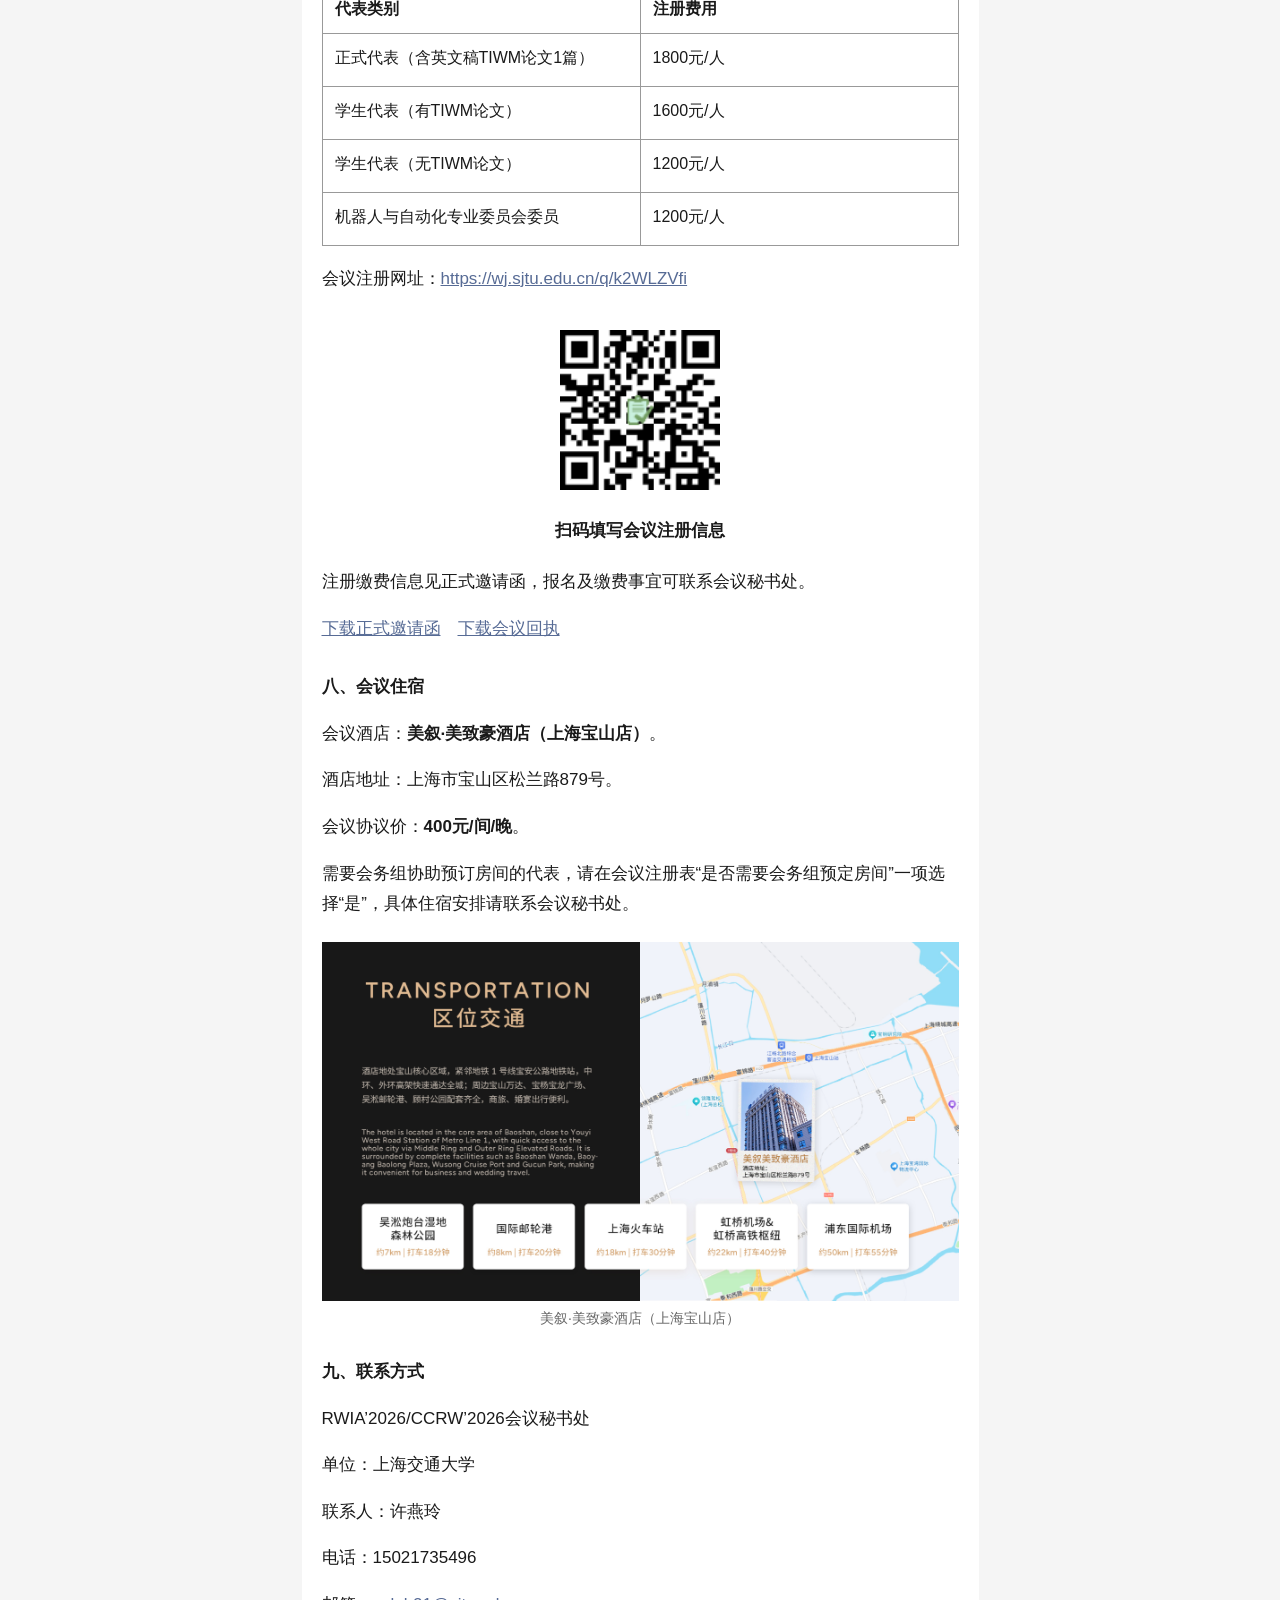
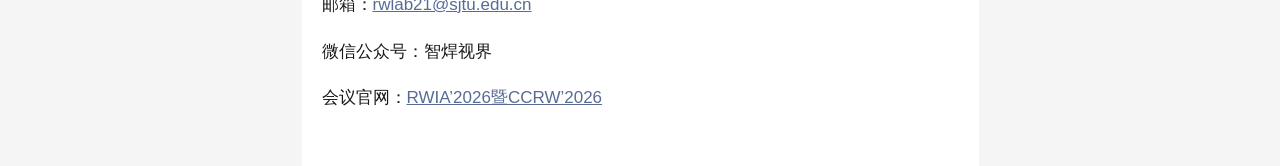
==== commit c0db9597: "Remove empty supporting organizations and session organizer sections" ====
--- a/02_RWIA会议通知/公众号正文.html
+++ b/02_RWIA会议通知/公众号正文.html
@@ -60,10 +60,6 @@
     <p style="margin:0 0 16px;">江苏北人智能制造科技股份有限公司</p>
     <p style="margin:0 0 16px;">广州瑞松智能科技股份有限公司</p>
 
-    <h3 style="margin:20px 0 12px;font-size:17px;line-height:1.8;font-weight:700;">支持单位：</h3>
-
-    <p data-empty-field="supporting-organizations" style="margin:0 0 16px;min-height:31px;">&nbsp;</p>
-
     <h3 style="margin:20px 0 12px;font-size:17px;line-height:1.8;font-weight:700;">荣誉主席：</h3>
     <p style="margin:0 0 16px;">Christian Laugier（INRIA，法国）</p>
     <p style="margin:0 0 16px;">宋天虎（中国机械工程学会）</p>
@@ -203,7 +199,7 @@
 
     <p data-report-continuation style="margin:0 0 16px;">待续……</p>
 
-    <h2 style="margin:28px 0 16px;font-size:17px;line-height:1.8;font-weight:700;color:#1a1a1a;">五、征文主题及分会场安排</h2>
+    <h2 style="margin:28px 0 16px;font-size:17px;line-height:1.8;font-weight:700;color:#1a1a1a;">五、征文主题</h2>
 
     <p style="margin:0 0 16px;">征文范围包括机器人焊接、焊接过程多模态感知与智能控制、人工智能大模型、具身智能、数字孪生及相关智能制造技术。征文方向如下：</p>
 
@@ -226,14 +222,6 @@
     <p style="margin:0 0 16px;">S09　智能化、数字化和柔性焊接设备</p>
 
     <p style="margin:0 0 16px;">S10　智能制造其他相关主题</p>
-
-    <h3 style="margin:20px 0 12px;font-size:17px;line-height:1.8;font-weight:700;">分会场安排及负责人：</h3>
-
-    <table data-empty-table="session-organizers" style="width:100%;max-width:100%;table-layout:fixed;border-collapse:collapse;margin:0 0 18px;font-size:16px;line-height:1.75;">
-      <thead><tr><th scope="col" style="border:1px solid #999;padding:10px 12px;text-align:left;vertical-align:top;overflow-wrap:anywhere;font-weight:600;background:#fff;">分会场名称</th><th scope="col" style="border:1px solid #999;padding:10px 12px;text-align:left;vertical-align:top;overflow-wrap:anywhere;font-weight:600;background:#fff;">召集人</th><th scope="col" style="border:1px solid #999;padding:10px 12px;text-align:left;vertical-align:top;overflow-wrap:anywhere;font-weight:600;background:#fff;">秘书及联系方式</th></tr></thead>
-      <tbody><tr><td style="border:1px solid #999;padding:10px 12px;text-align:left;vertical-align:top;overflow-wrap:anywhere;height:32px;">&nbsp;</td><td style="border:1px solid #999;padding:10px 12px;text-align:left;vertical-align:top;overflow-wrap:anywhere;height:32px;">&nbsp;</td><td style="border:1px solid #999;padding:10px 12px;text-align:left;vertical-align:top;overflow-wrap:anywhere;height:32px;">&nbsp;</td></tr>
-      <tr><td style="border:1px solid #999;padding:10px 12px;text-align:left;vertical-align:top;overflow-wrap:anywhere;height:32px;">&nbsp;</td><td style="border:1px solid #999;padding:10px 12px;text-align:left;vertical-align:top;overflow-wrap:anywhere;height:32px;">&nbsp;</td><td style="border:1px solid #999;padding:10px 12px;text-align:left;vertical-align:top;overflow-wrap:anywhere;height:32px;">&nbsp;</td></tr></tbody>
-    </table>
 
     <h2 style="margin:28px 0 16px;font-size:17px;line-height:1.8;font-weight:700;color:#1a1a1a;">六、会议征文</h2>
 
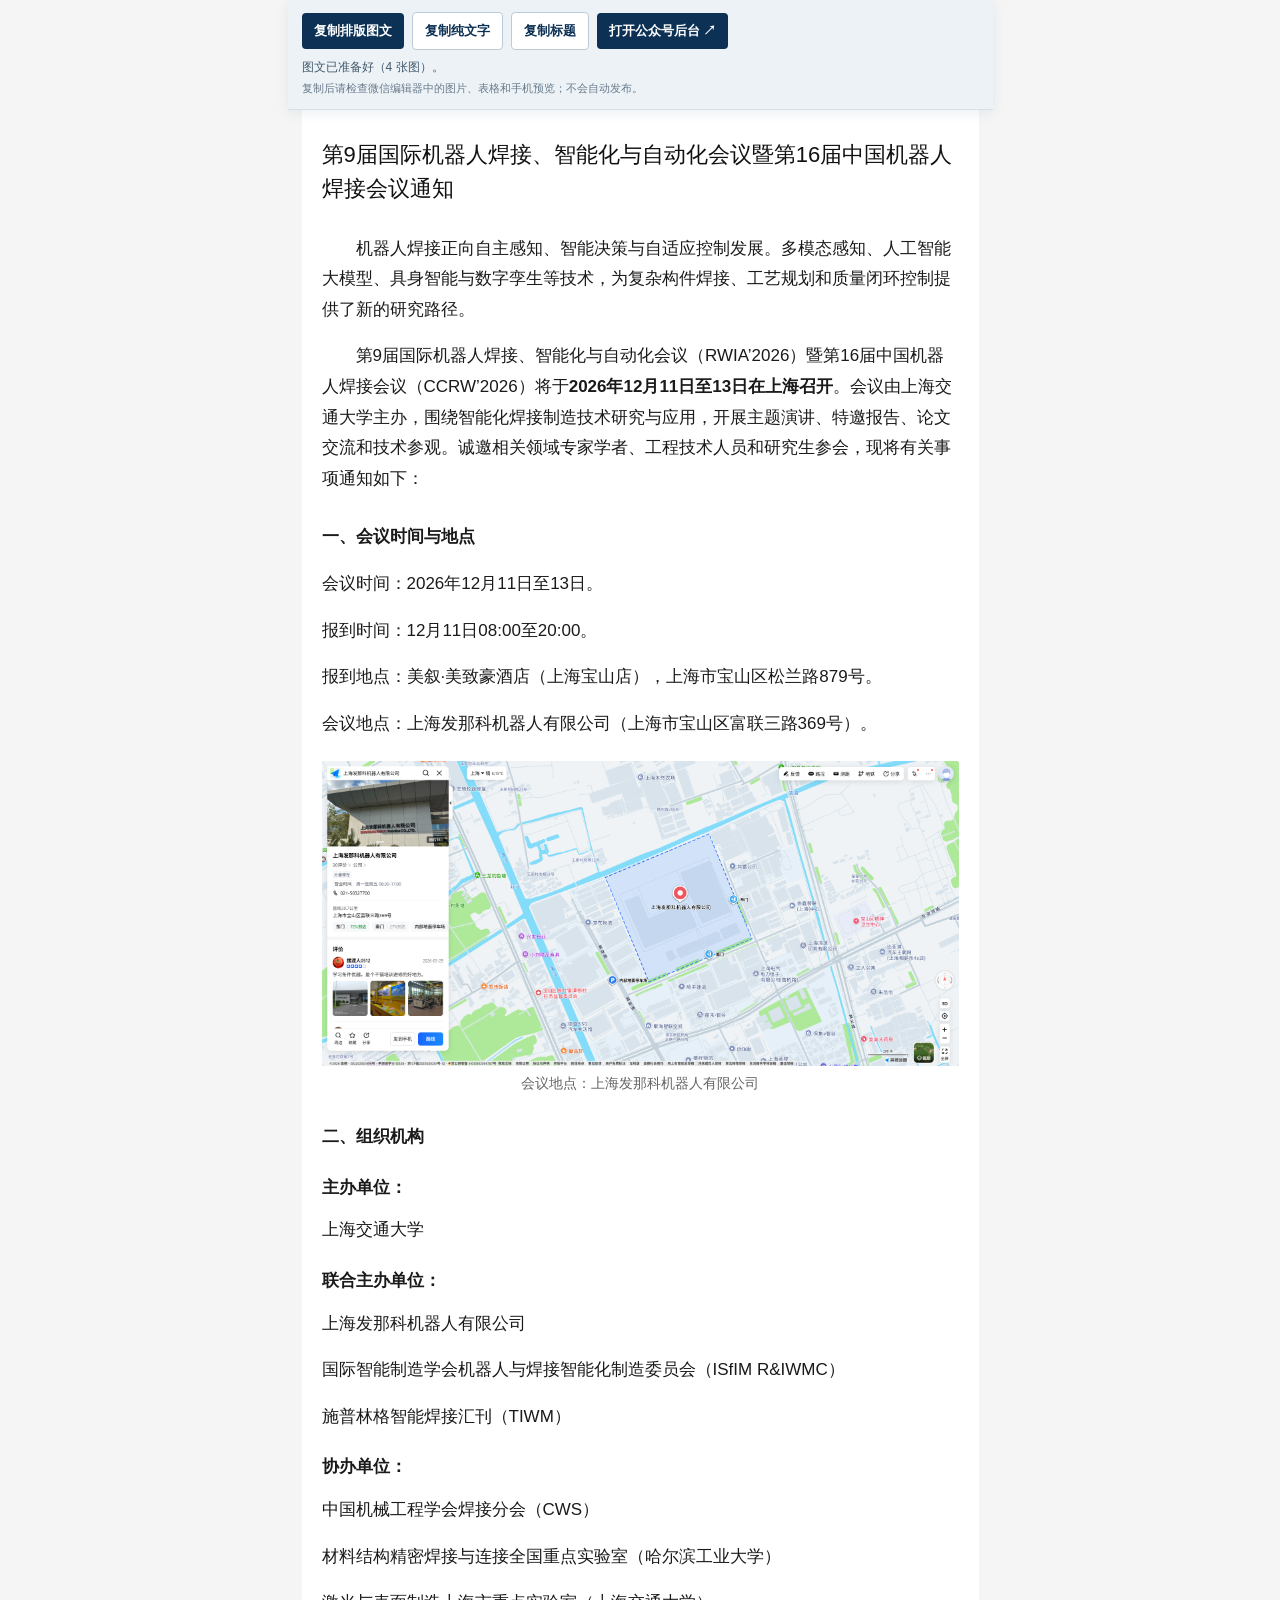
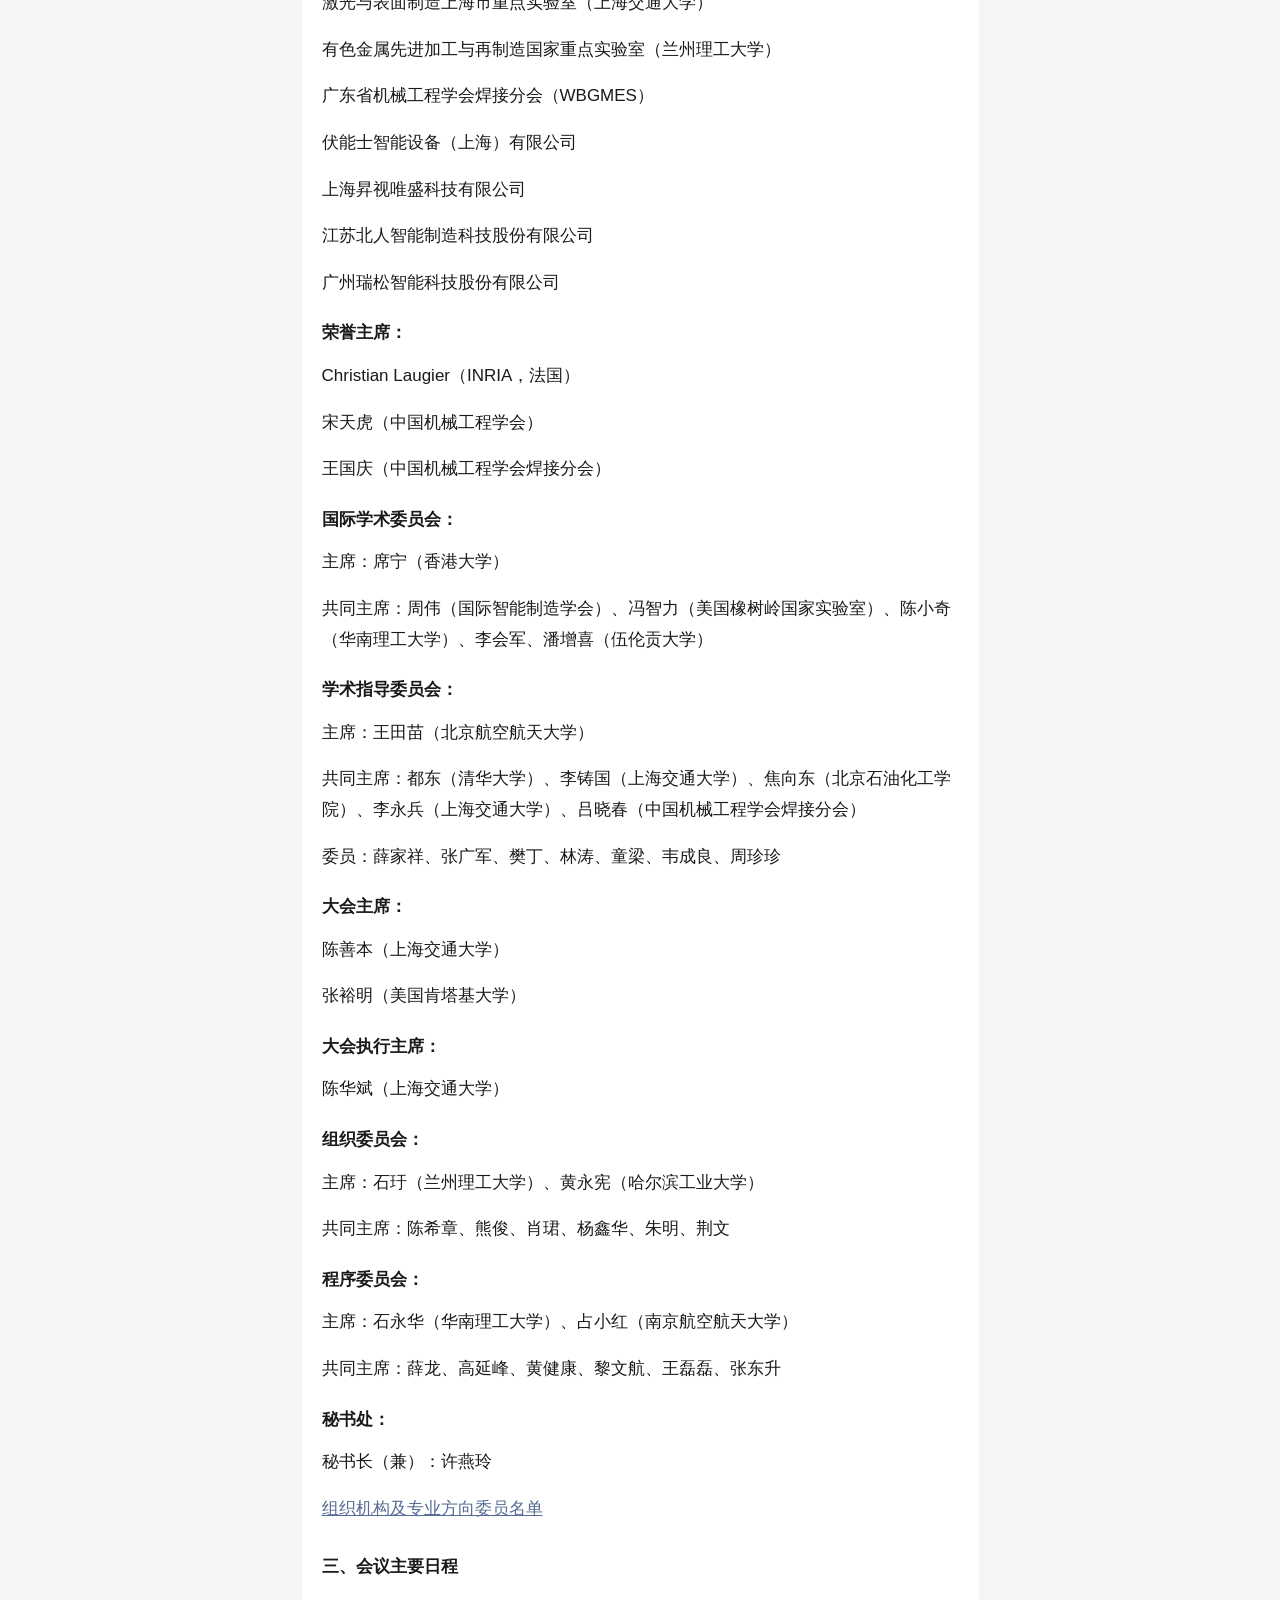
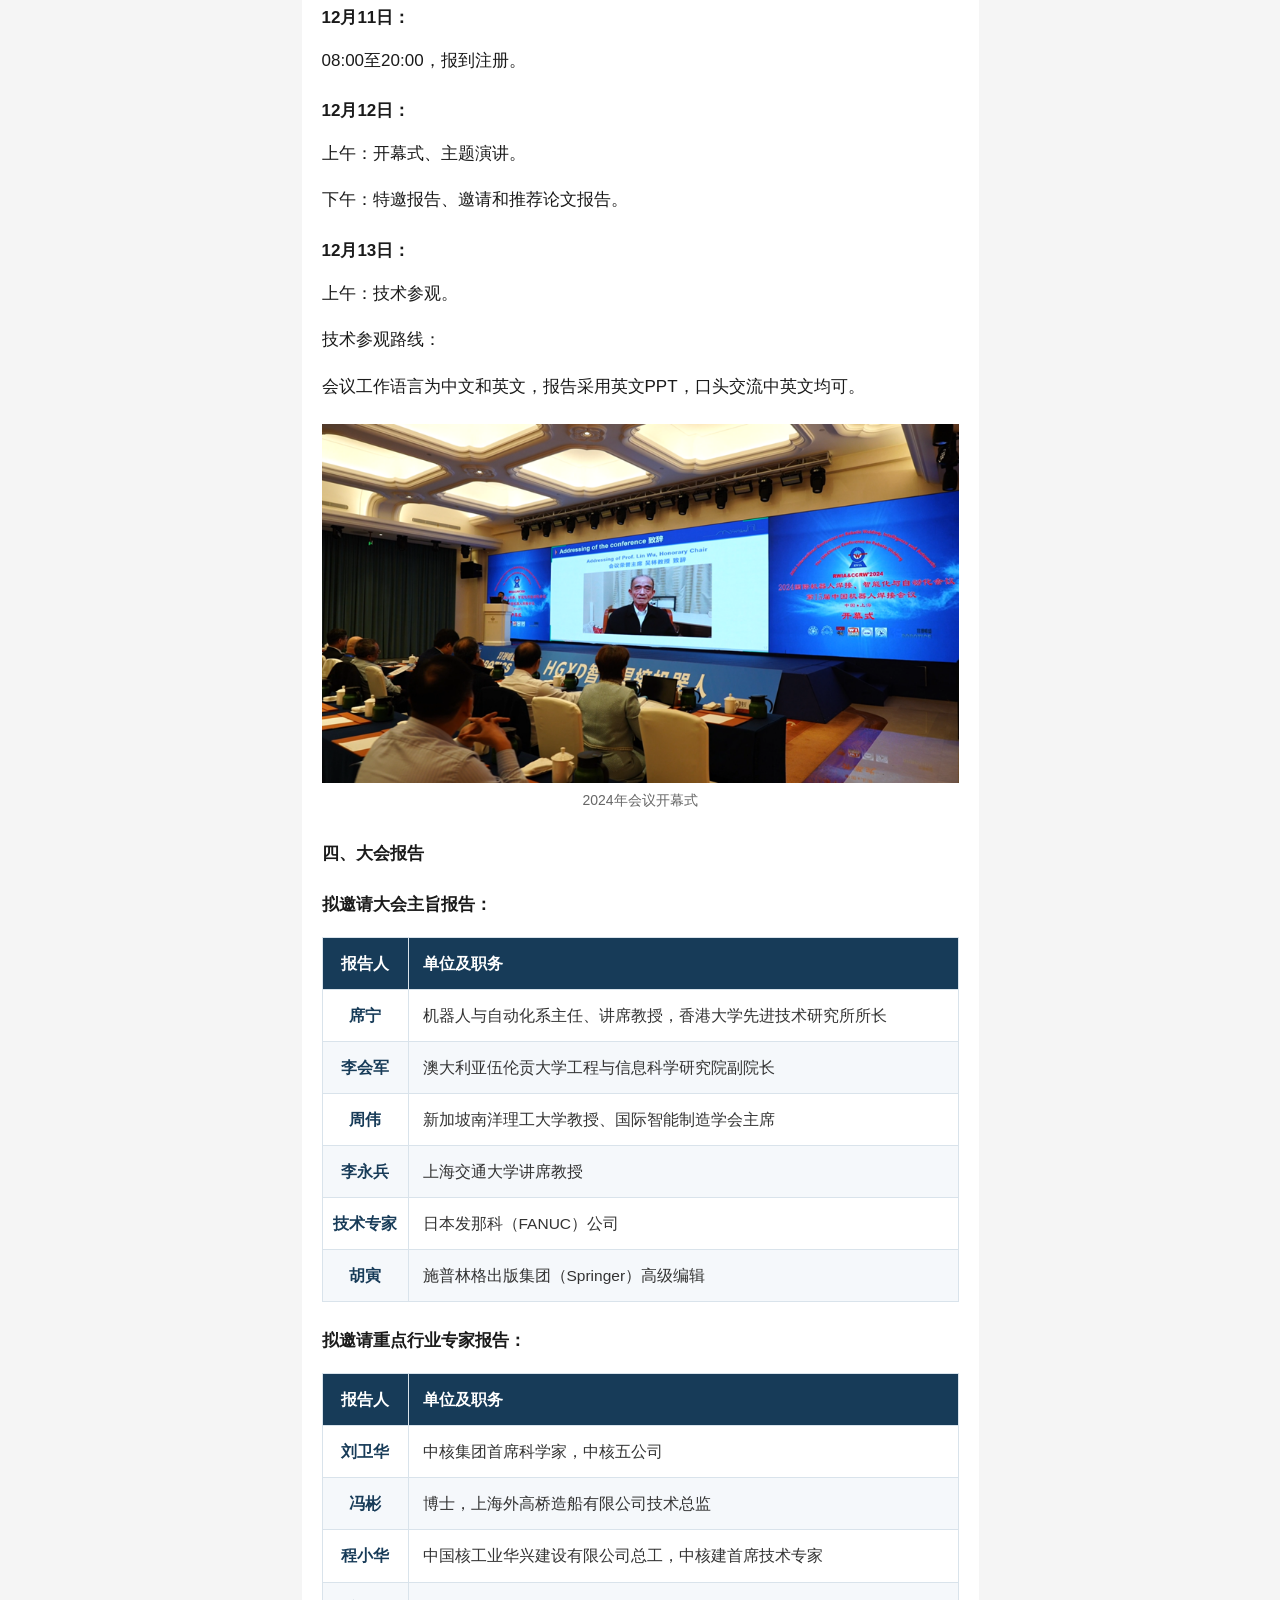
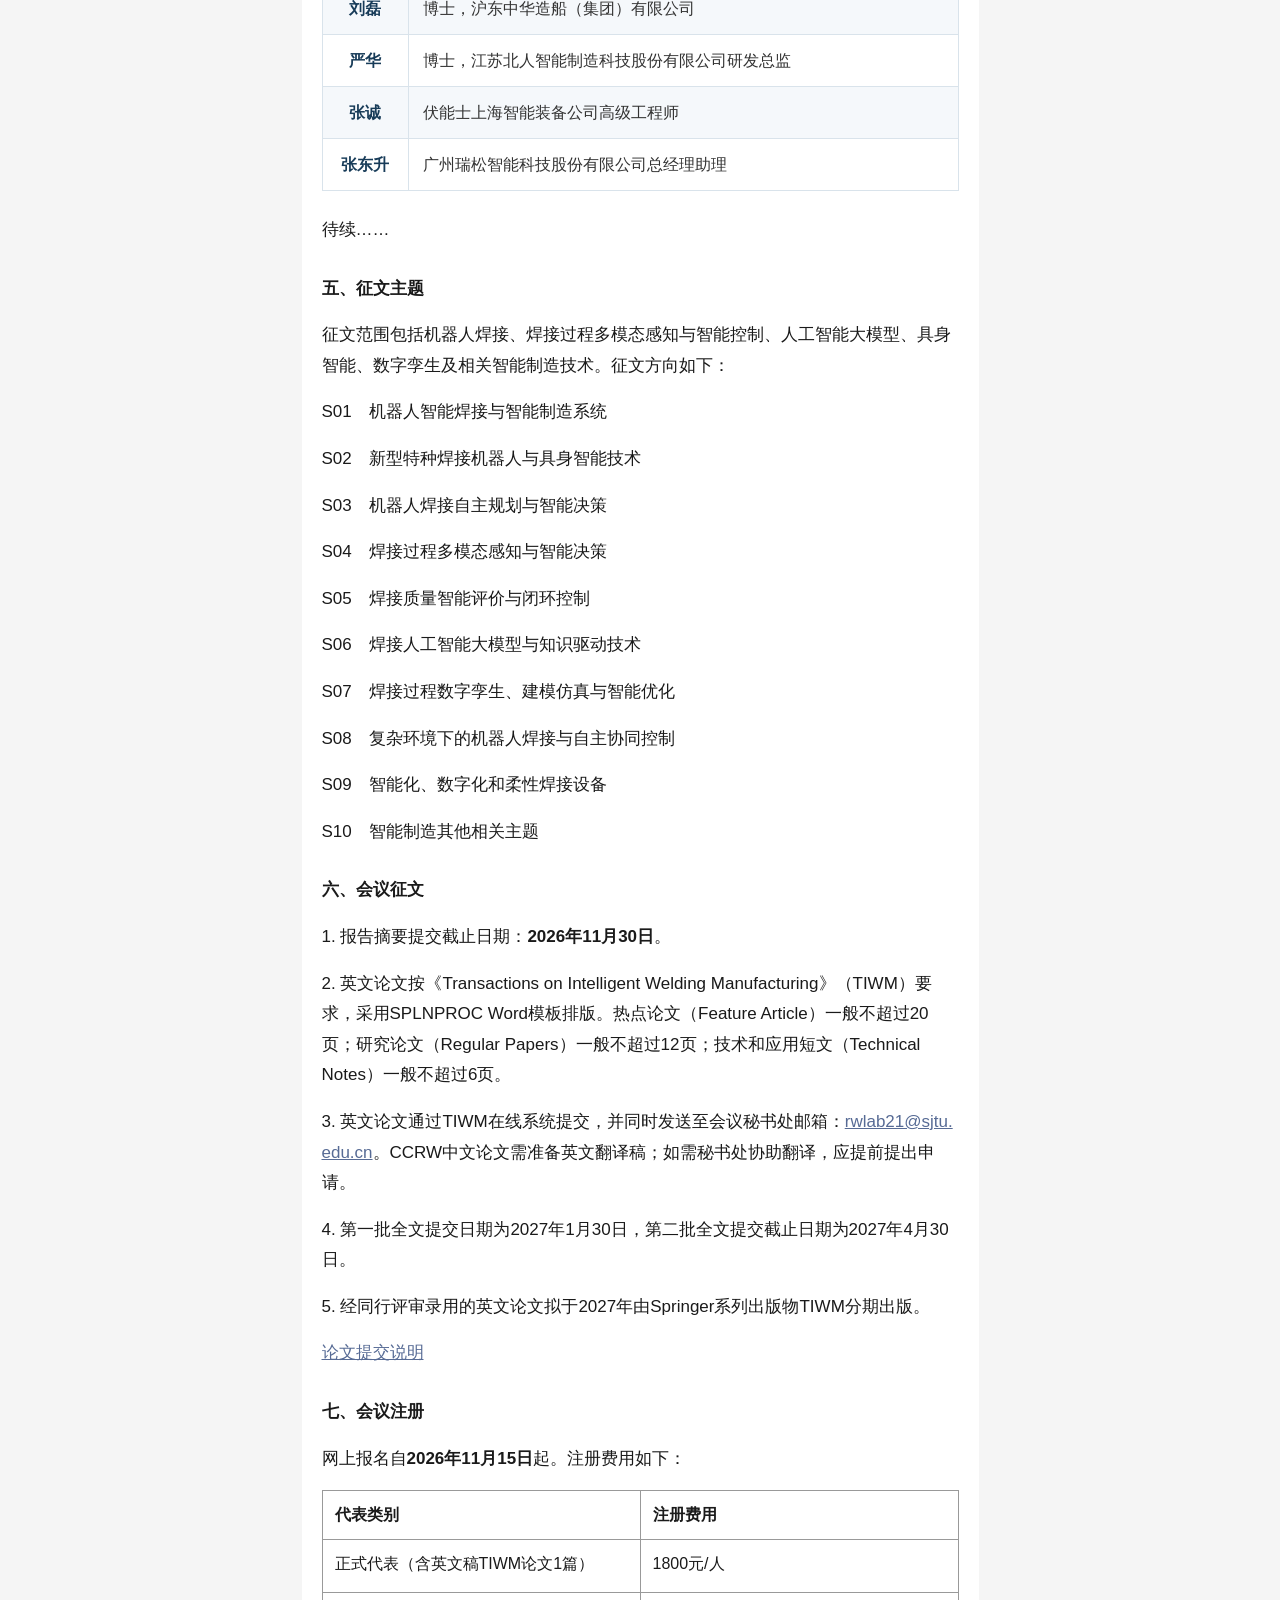
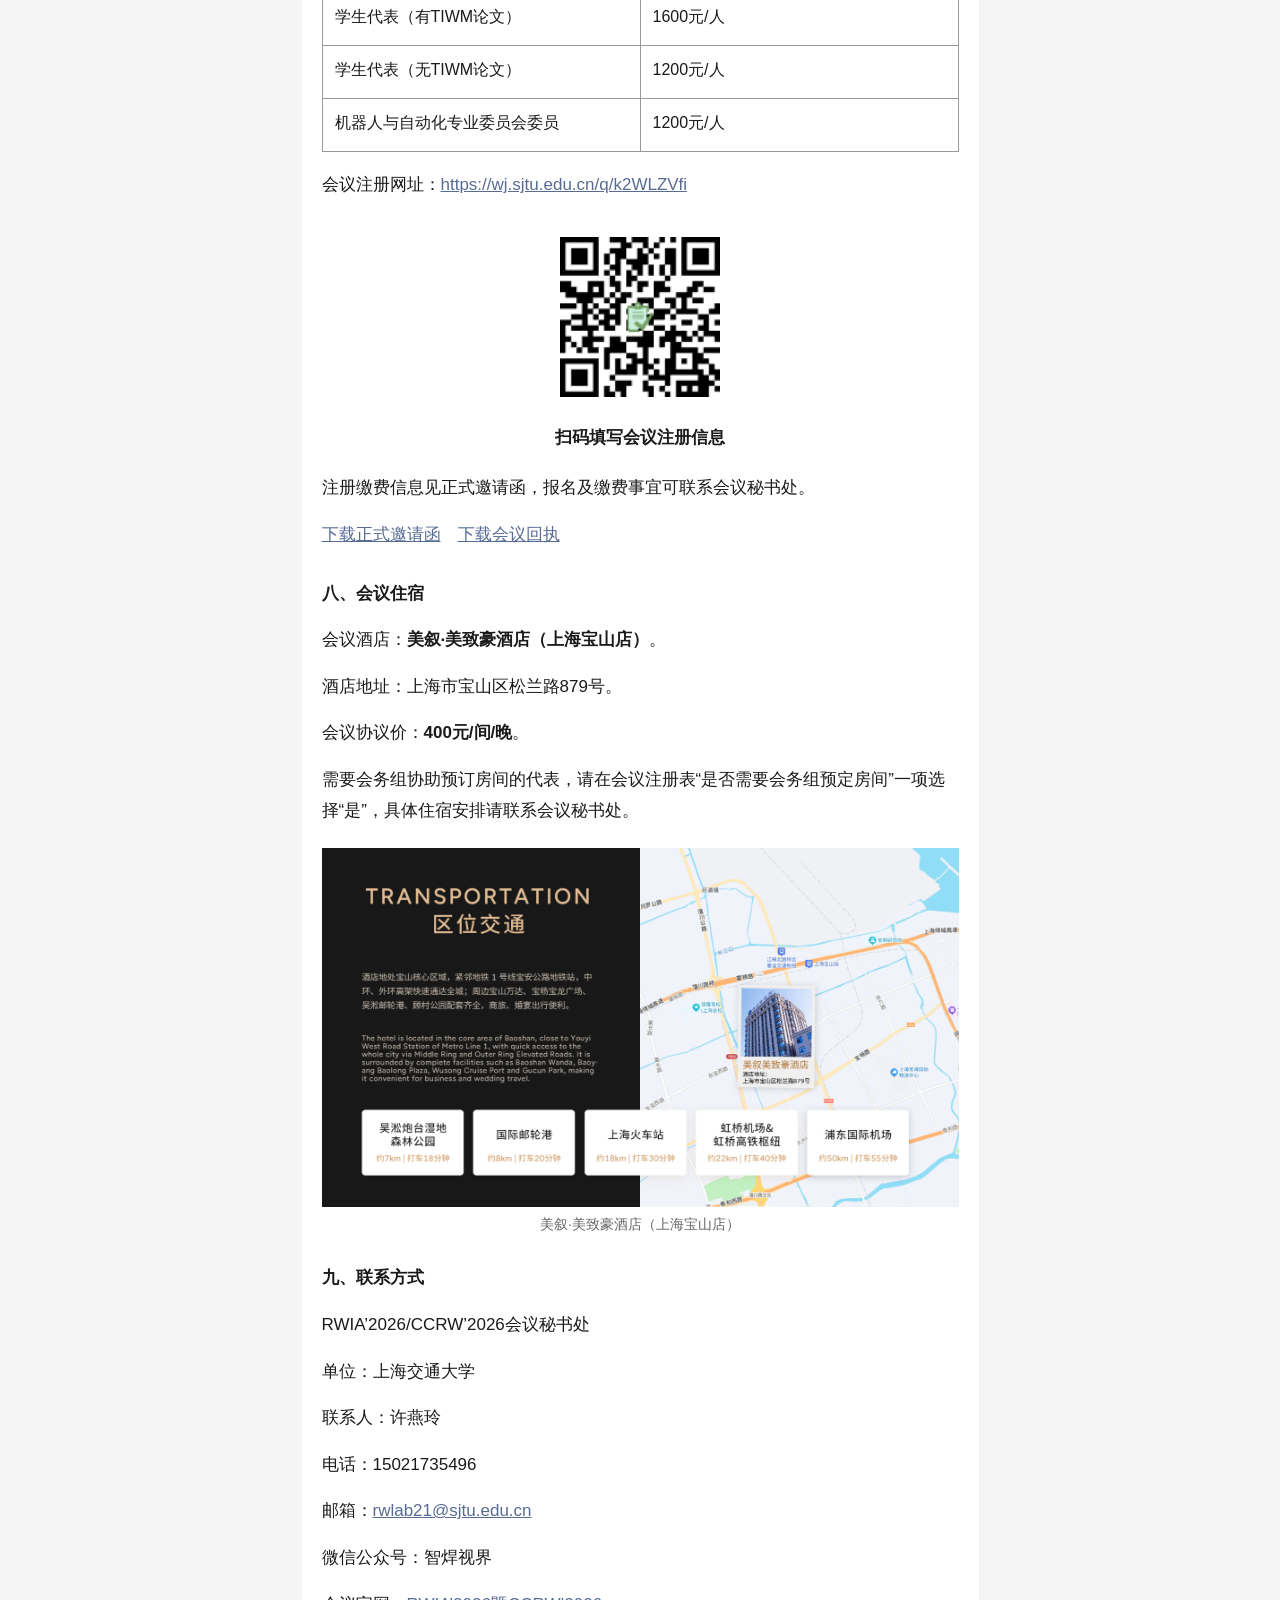
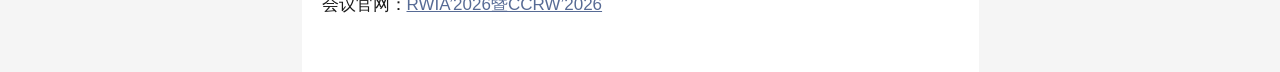
==== commit da0d1a22: "Remove empty undertaking organization section" ====
--- a/02_RWIA会议通知/公众号正文.html
+++ b/02_RWIA会议通知/公众号正文.html
@@ -45,10 +45,6 @@
     <p style="margin:0 0 16px;">国际智能制造学会机器人与焊接智能化制造委员会（ISfIM R&amp;IWMC）</p>
     <p style="margin:0 0 16px;">施普林格智能焊接汇刊（TIWM）</p>
 
-    <h3 style="margin:20px 0 12px;font-size:17px;line-height:1.8;font-weight:700;">承办单位：</h3>
-
-    <p data-empty-field="undertaking-organizations" style="margin:0 0 16px;min-height:31px;">&nbsp;</p>
-
     <h3 style="margin:20px 0 12px;font-size:17px;line-height:1.8;font-weight:700;">协办单位：</h3>
     <p style="margin:0 0 16px;">中国机械工程学会焊接分会（CWS）</p>
     <p style="margin:0 0 16px;">材料结构精密焊接与连接全国重点实验室（哈尔滨工业大学）</p>
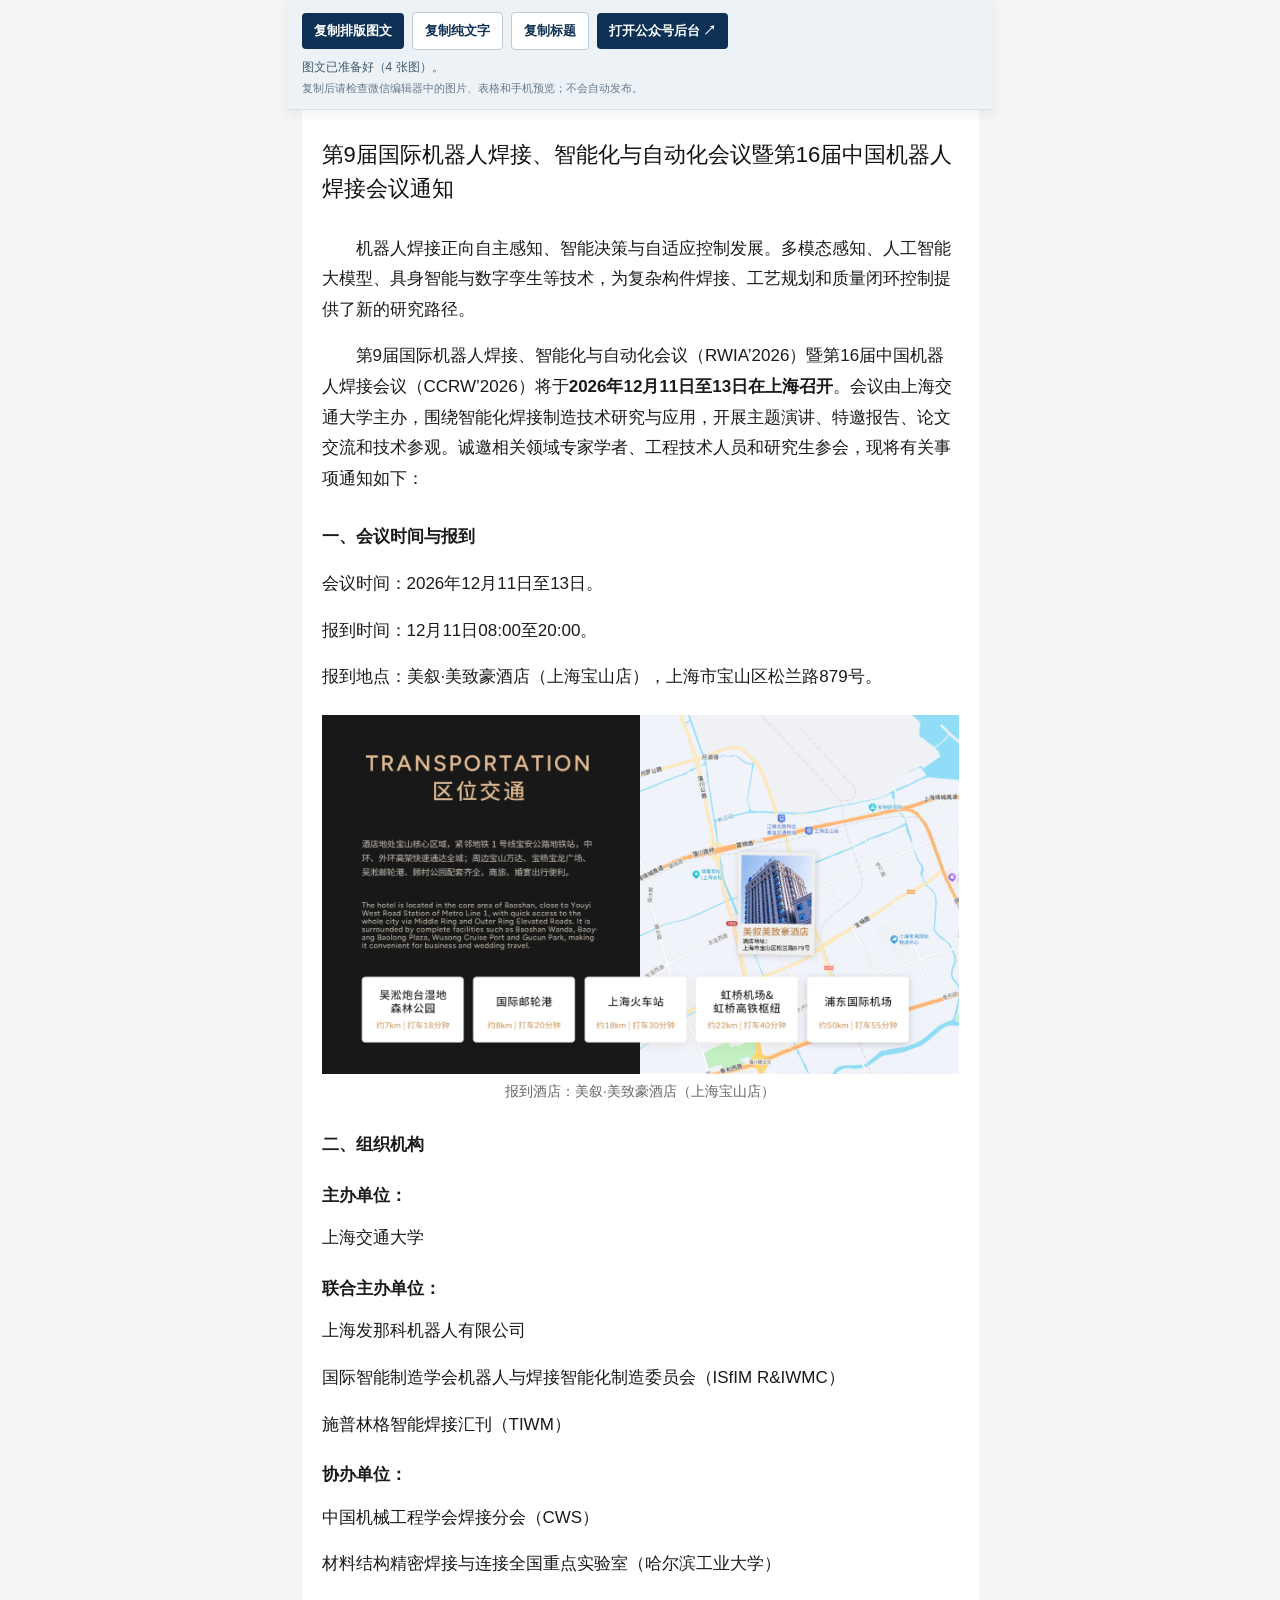
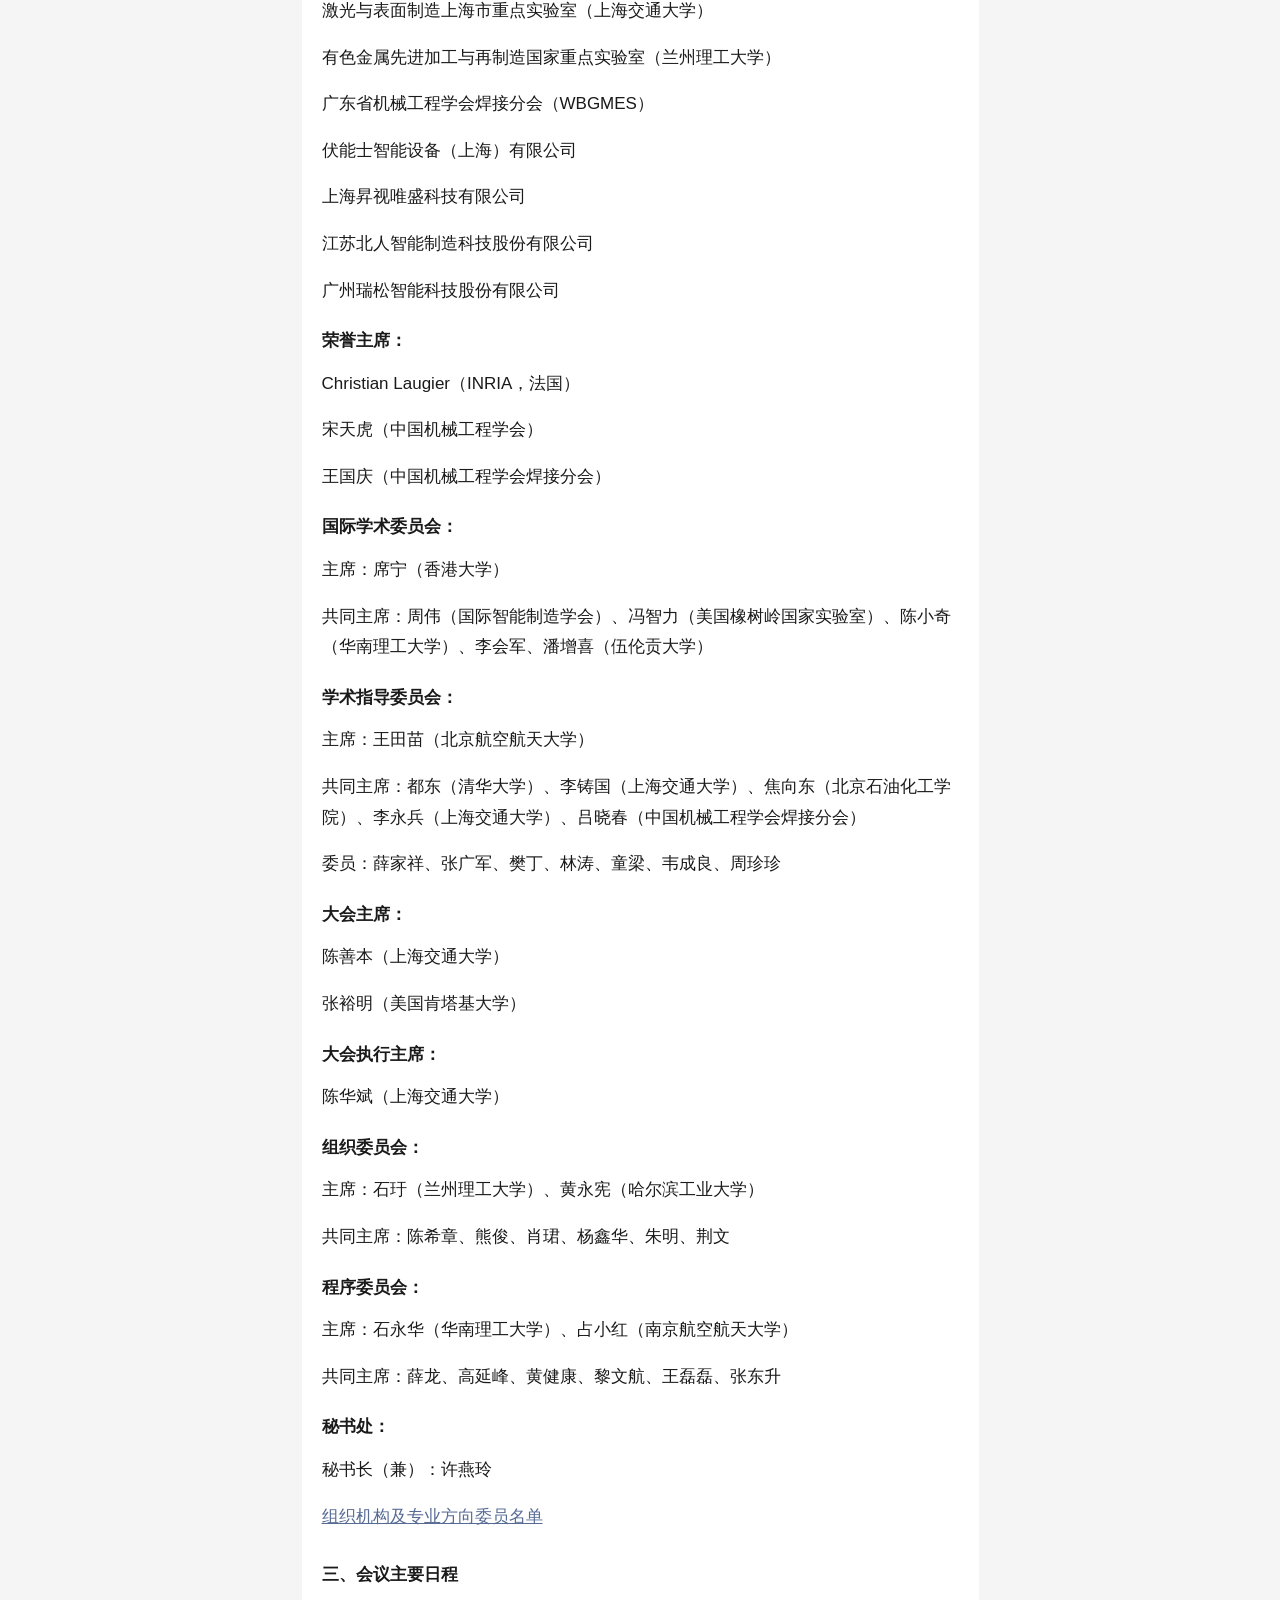
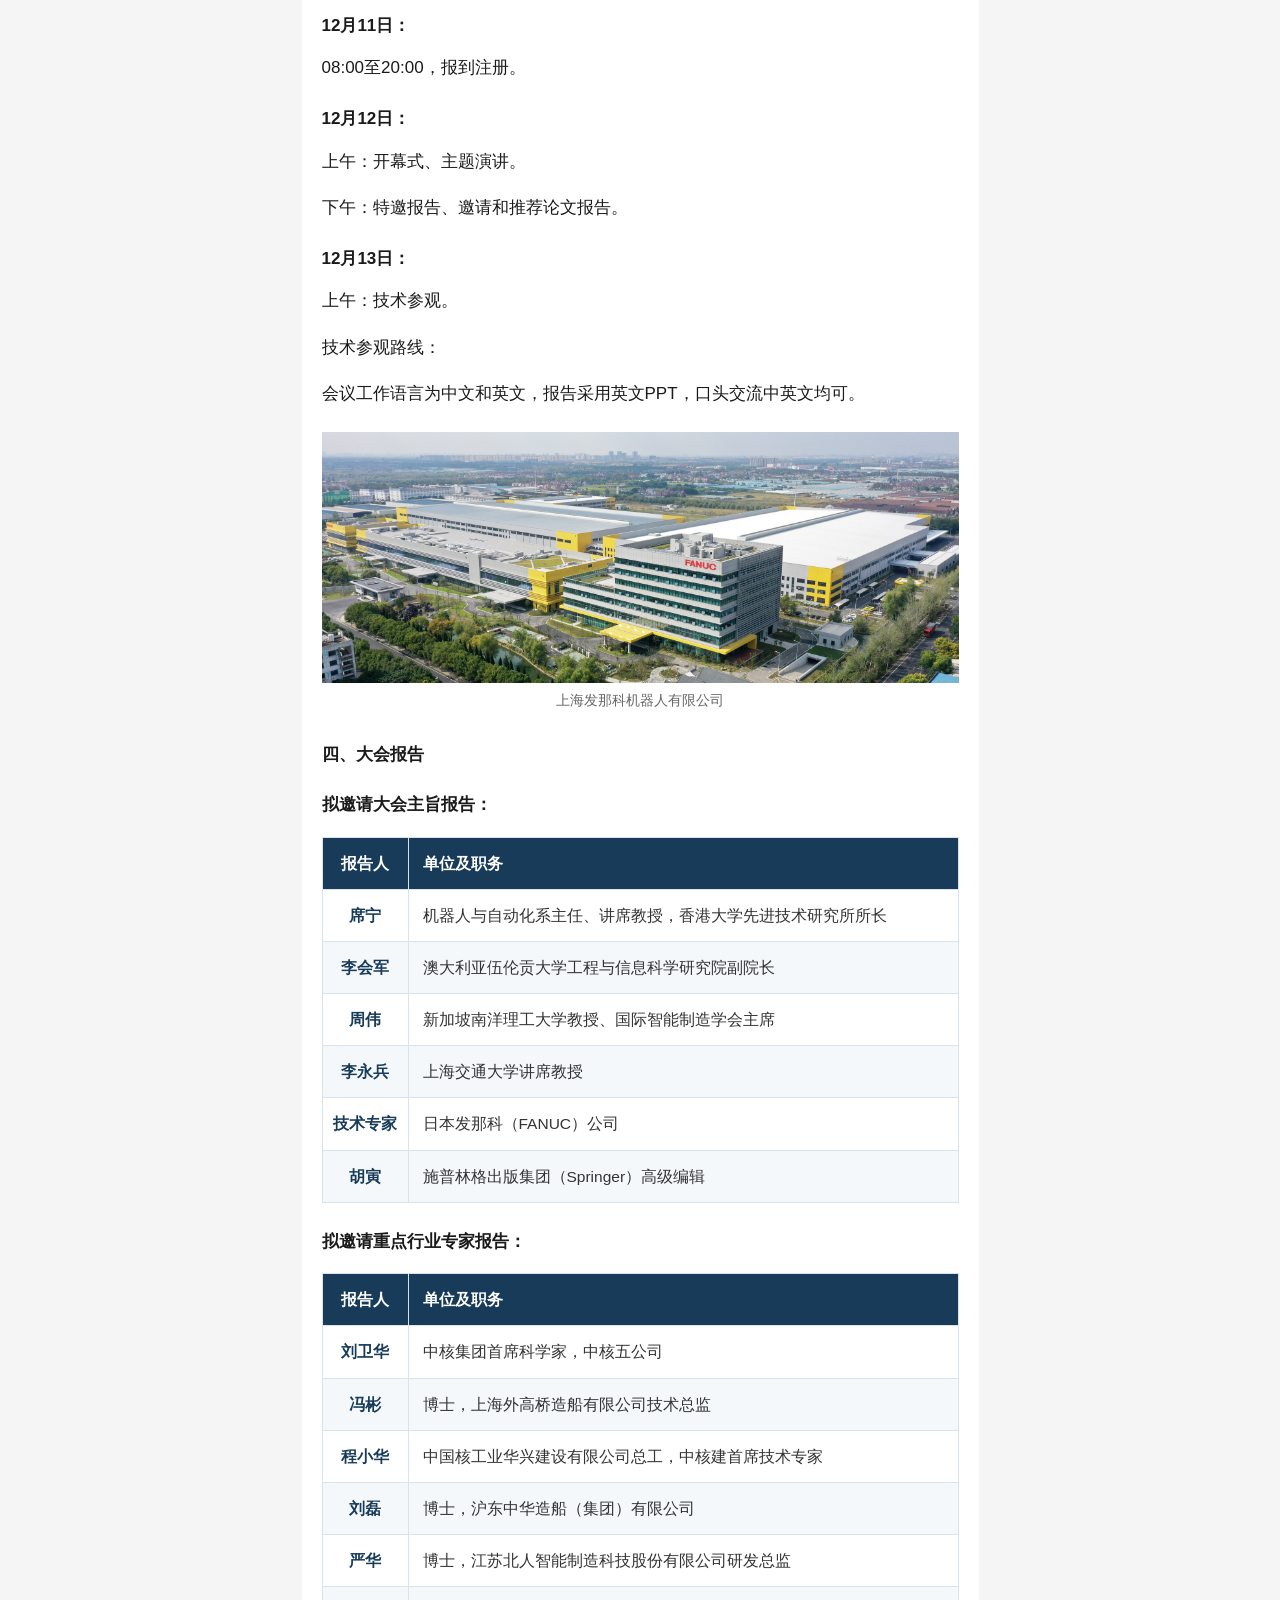
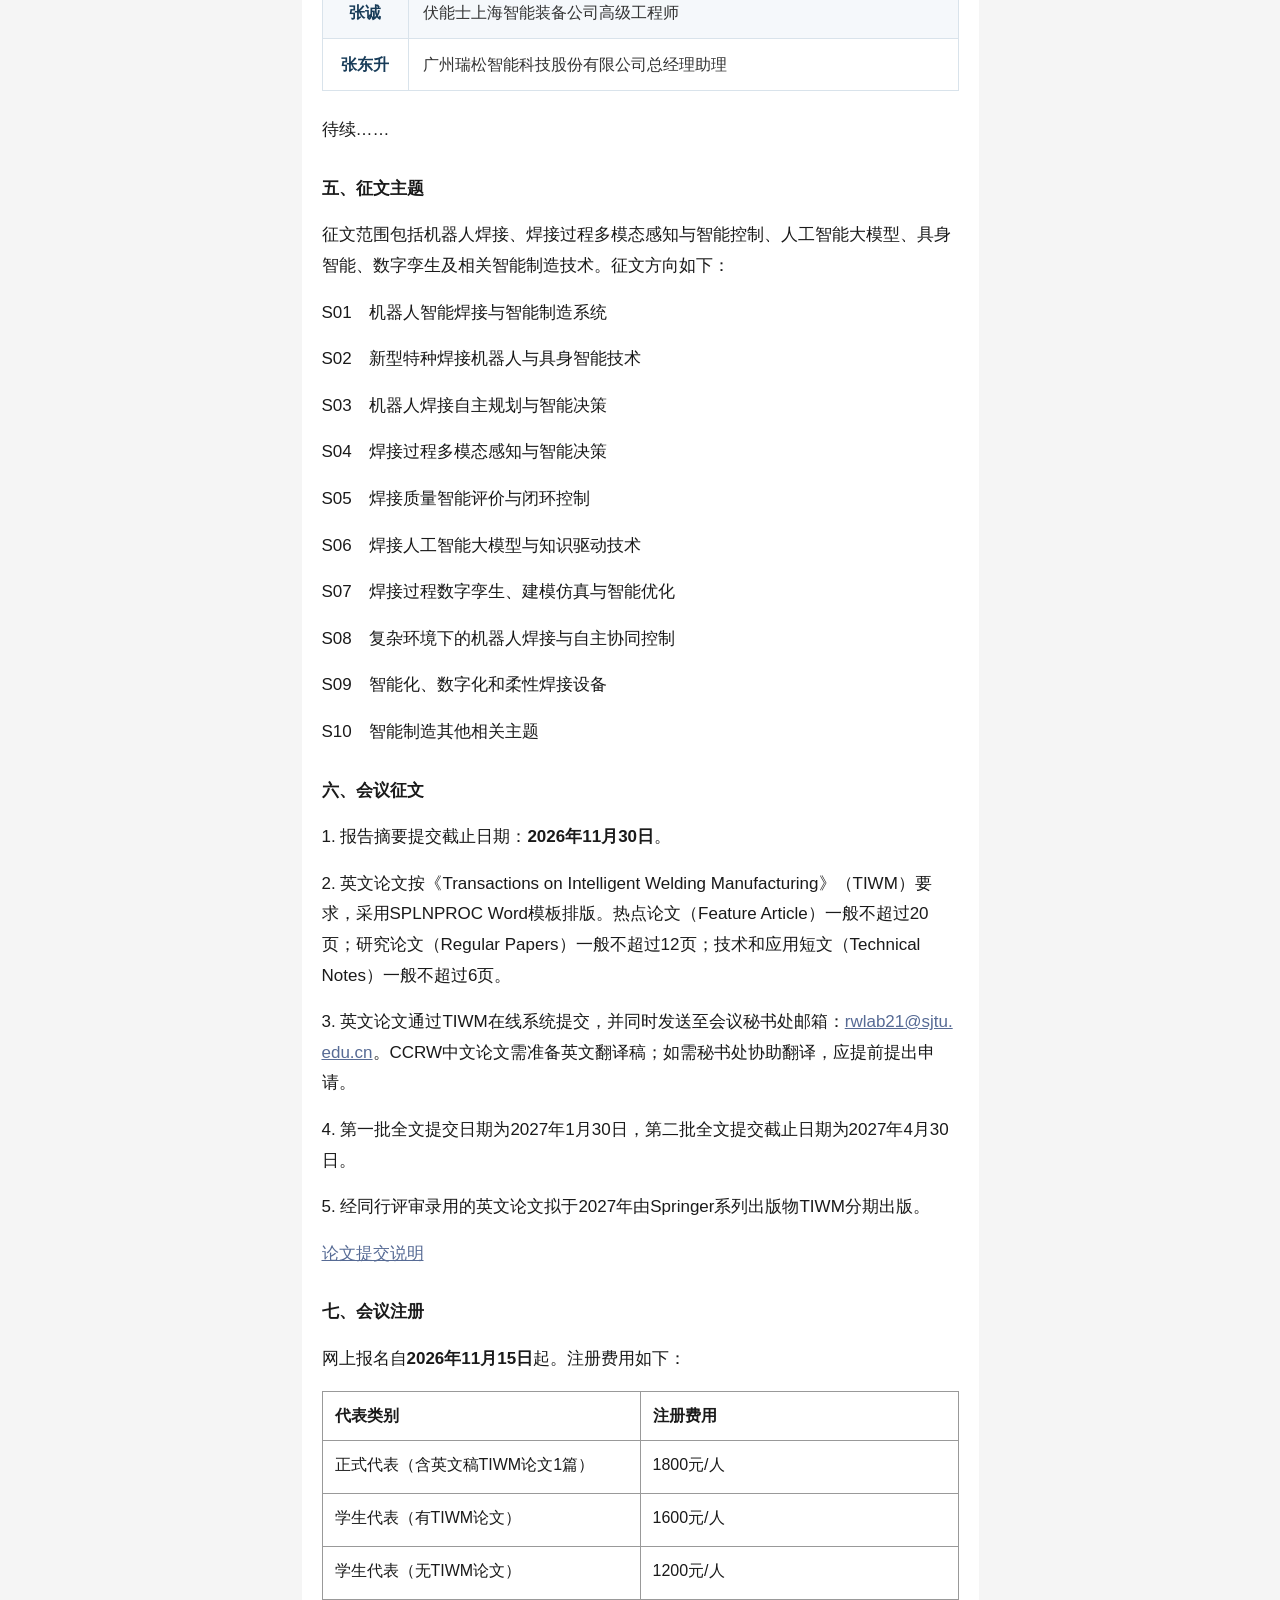
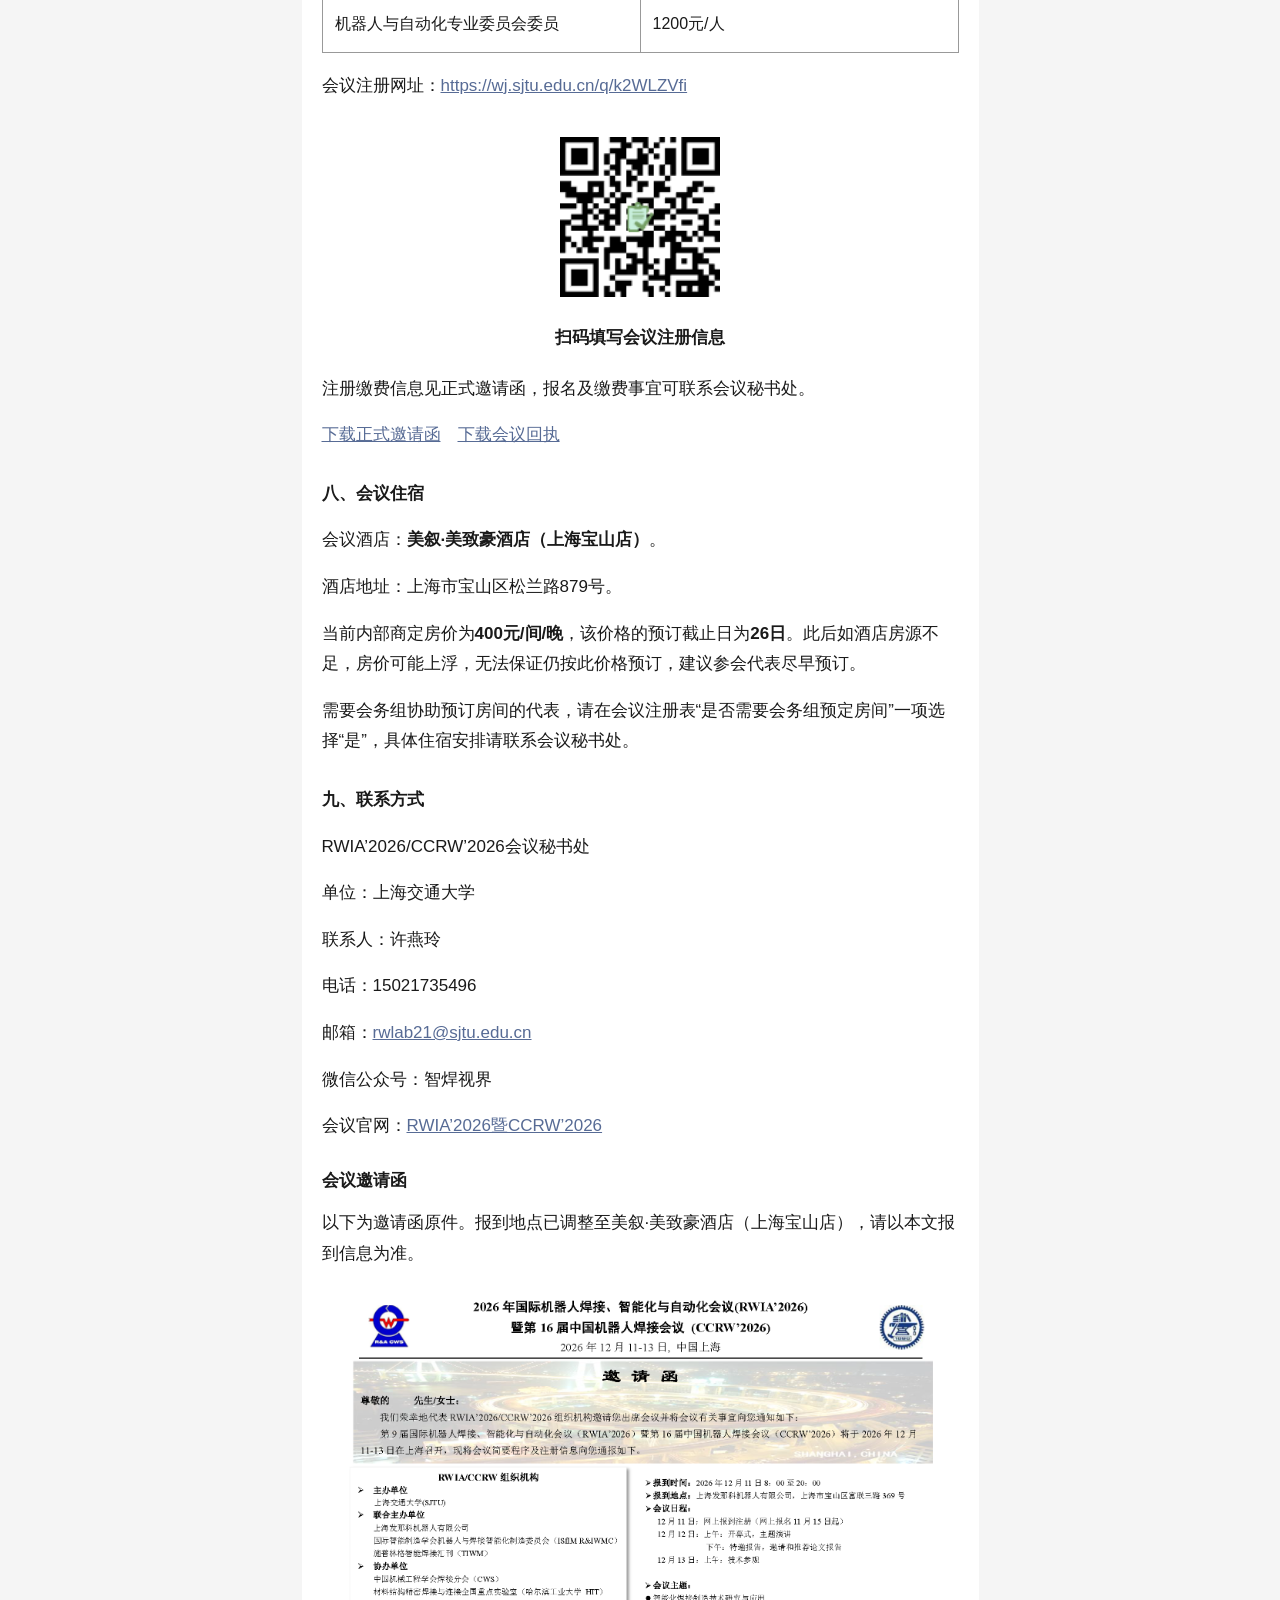
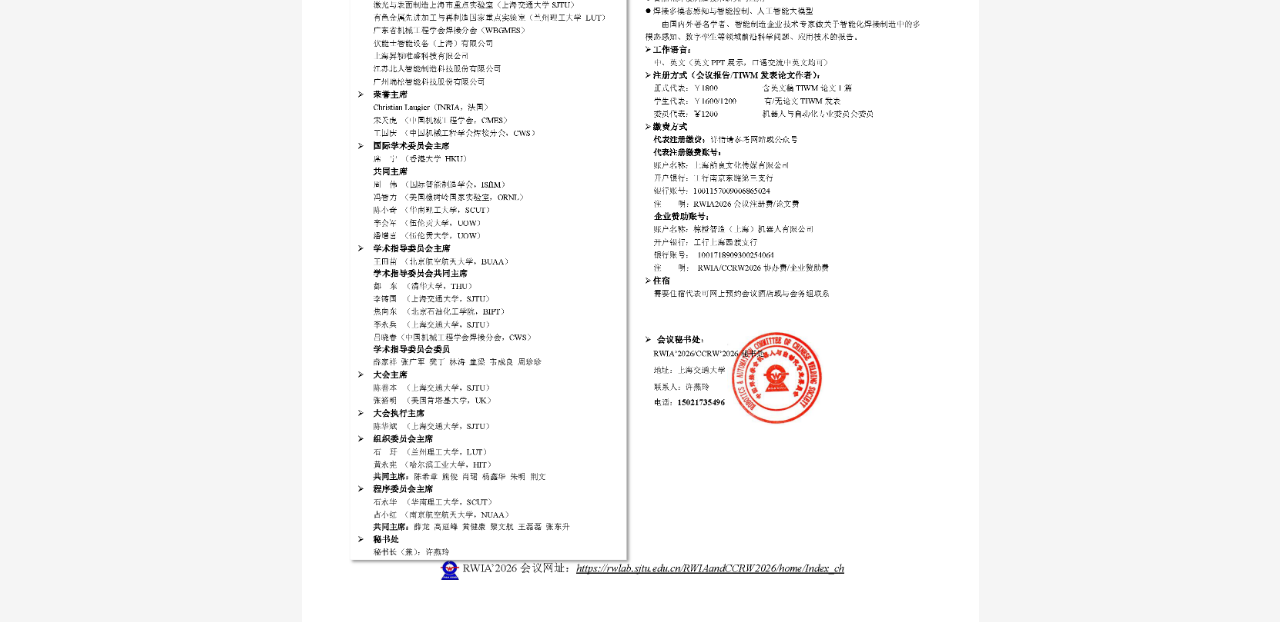
==== commit 5a4f6175: "Refresh conference photos, check-in information and hotel booking terms" ====
--- a/02_RWIA会议通知/公众号正文.html
+++ b/02_RWIA会议通知/公众号正文.html
@@ -20,7 +20,7 @@
 
     <p style="margin:0 0 16px;text-indent:2em;">第9届国际机器人焊接、智能化与自动化会议（RWIA’2026）暨第16届中国机器人焊接会议（CCRW’2026）将于<strong>2026年12月11日至13日在上海召开</strong>。会议由上海交通大学主办，围绕智能化焊接制造技术研究与应用，开展主题演讲、特邀报告、论文交流和技术参观。诚邀相关领域专家学者、工程技术人员和研究生参会，现将有关事项通知如下：</p>
 
-    <h2 style="margin:28px 0 16px;font-size:17px;line-height:1.8;font-weight:700;color:#1a1a1a;">一、会议时间与地点</h2>
+    <h2 style="margin:28px 0 16px;font-size:17px;line-height:1.8;font-weight:700;color:#1a1a1a;">一、会议时间与报到</h2>
 
     <p style="margin:0 0 16px;">会议时间：2026年12月11日至13日。</p>
 
@@ -28,11 +28,9 @@
 
     <p style="margin:0 0 16px;">报到地点：美叙·美致豪酒店（上海宝山店），上海市宝山区松兰路879号。</p>
 
-    <p style="margin:0 0 16px;">会议地点：上海发那科机器人有限公司（上海市宝山区富联三路369号）。</p>
-
-    <figure style="margin:22px 0;">
-      <img src="配图/会议地址.png" alt="上海发那科机器人有限公司位置图" style="display:block;width:100%;max-width:100%;height:auto;">
-      <figcaption style="margin:6px 0 0;text-align:center;font-size:14px;color:#666;line-height:1.6;">会议地点：上海发那科机器人有限公司</figcaption>
+    <figure data-checkin-photo style="margin:22px 0;">
+      <img src="配图/会议酒店.png" alt="报到酒店：美叙·美致豪酒店（上海宝山店）位置及交通示意图" style="display:block;width:100%;max-width:100%;height:auto;">
+      <figcaption style="margin:6px 0 0;text-align:center;font-size:14px;color:#666;line-height:1.6;">报到酒店：美叙·美致豪酒店（上海宝山店）</figcaption>
     </figure>
 
     <h2 style="margin:28px 0 16px;font-size:17px;line-height:1.8;font-weight:700;color:#1a1a1a;">二、组织机构</h2>
@@ -110,9 +108,9 @@
 
     <p style="margin:0 0 16px;">会议工作语言为中文和英文，报告采用英文PPT，口头交流中英文均可。</p>
 
-    <figure style="margin:22px 0;">
-      <img src="配图/rwia-2024-opening.png" alt="2024年会议开幕式" style="display:block;width:100%;max-width:100%;height:auto;">
-      <figcaption style="margin:6px 0 0;text-align:center;font-size:14px;color:#666;line-height:1.6;">2024年会议开幕式</figcaption>
+    <figure data-fanuc-photo style="margin:22px 0;">
+      <img src="配图/fanuc-campus.png" alt="上海发那科机器人有限公司园区" style="display:block;width:100%;max-width:100%;height:auto;">
+      <figcaption style="margin:6px 0 0;text-align:center;font-size:14px;color:#666;line-height:1.6;">上海发那科机器人有限公司</figcaption>
     </figure>
 
     <h2 style="margin:28px 0 16px;font-size:17px;line-height:1.8;font-weight:700;color:#1a1a1a;">四、大会报告</h2>
@@ -262,29 +260,30 @@
 
     <p style="margin:0 0 16px;">会议酒店：<strong>美叙·美致豪酒店（上海宝山店）</strong>。</p>
     <p style="margin:0 0 16px;">酒店地址：上海市宝山区松兰路879号。</p>
-    <p style="margin:0 0 16px;">会议协议价：<strong>400元/间/晚</strong>。</p>
+    <p data-hotel-price style="margin:0 0 16px;">当前内部商定房价为<strong>400元/间/晚</strong>，该价格的预订截止日为<strong>26日</strong>。此后如酒店房源不足，房价可能上浮，无法保证仍按此价格预订，建议参会代表尽早预订。</p>
     <p style="margin:0 0 16px;">需要会务组协助预订房间的代表，请在会议注册表“是否需要会务组预定房间”一项选择“是”，具体住宿安排请联系会议秘书处。</p>
 
-    <figure style="margin:22px 0;">
-      <img src="配图/会议酒店.png" alt="美叙美致豪酒店位置及交通示意图" style="display:block;width:100%;max-width:100%;height:auto;">
-      <figcaption style="margin:6px 0 0;text-align:center;font-size:14px;color:#666;line-height:1.6;">美叙·美致豪酒店（上海宝山店）</figcaption>
+    <h2 style="margin:28px 0 16px;font-size:17px;line-height:1.8;font-weight:700;color:#1a1a1a;">九、联系方式</h2>
+
+    <p style="margin:0 0 16px;">RWIA’2026/CCRW’2026会议秘书处</p>
+
+    <p style="margin:0 0 16px;">单位：上海交通大学</p>
+
+    <p style="margin:0 0 16px;">联系人：许燕玲</p>
+
+    <p style="margin:0 0 16px;">电话：<a href="tel:15021735496" style="color:#1a1a1a;text-decoration:none;">15021735496</a></p>
+
+    <p style="margin:0 0 16px;">邮箱：<a href="mailto:rwlab21@sjtu.edu.cn" target="_blank" rel="noopener noreferrer" style="color:#576b95;text-decoration:underline;word-break:break-all;">rwlab21@sjtu.edu.cn</a></p>
+
+    <p style="margin:0 0 16px;">微信公众号：智焊视界</p>
+
+    <p style="margin:0 0 16px;">会议官网：<a href="https://rwlab.sjtu.edu.cn/Content/meetings/rwia-2026/index.html" target="_blank" rel="noopener noreferrer" style="color:#576b95;text-decoration:underline;word-break:break-all;">RWIA’2026暨CCRW’2026</a></p>
+
+    <h3 style="margin:24px 0 12px;font-size:17px;line-height:1.8;font-weight:700;">会议邀请函</h3>
+    <p data-invitation-notice style="margin:0 0 16px;">以下为邀请函原件。报到地点已调整至美叙·美致豪酒店（上海宝山店），请以本文报到信息为准。</p>
+    <figure data-invitation-photo style="margin:0;">
+      <img src="配图/invitation-letter.png" alt="RWIA2026暨CCRW2026会议邀请函原件，报到地点以本文酒店信息为准" style="display:block;width:100%;max-width:100%;height:auto;">
     </figure>
-
-    <h2 style="margin:28px 0 16px;font-size:17px;line-height:1.8;font-weight:700;color:#1a1a1a;">九、联系方式</h2>
-
-    <p style="margin:0 0 16px;">RWIA’2026/CCRW’2026会议秘书处</p>
-
-    <p style="margin:0 0 16px;">单位：上海交通大学</p>
-
-    <p style="margin:0 0 16px;">联系人：许燕玲</p>
-
-    <p style="margin:0 0 16px;">电话：<a href="tel:15021735496" style="color:#1a1a1a;text-decoration:none;">15021735496</a></p>
-
-    <p style="margin:0 0 16px;">邮箱：<a href="mailto:rwlab21@sjtu.edu.cn" target="_blank" rel="noopener noreferrer" style="color:#576b95;text-decoration:underline;word-break:break-all;">rwlab21@sjtu.edu.cn</a></p>
-
-    <p style="margin:0 0 16px;">微信公众号：智焊视界</p>
-
-    <p style="margin:0 0 16px;">会议官网：<a href="https://rwlab.sjtu.edu.cn/Content/meetings/rwia-2026/index.html" target="_blank" rel="noopener noreferrer" style="color:#576b95;text-decoration:underline;word-break:break-all;">RWIA’2026暨CCRW’2026</a></p>
 </article>
 <script src="../publish-helper.js" defer></script>
 </body>
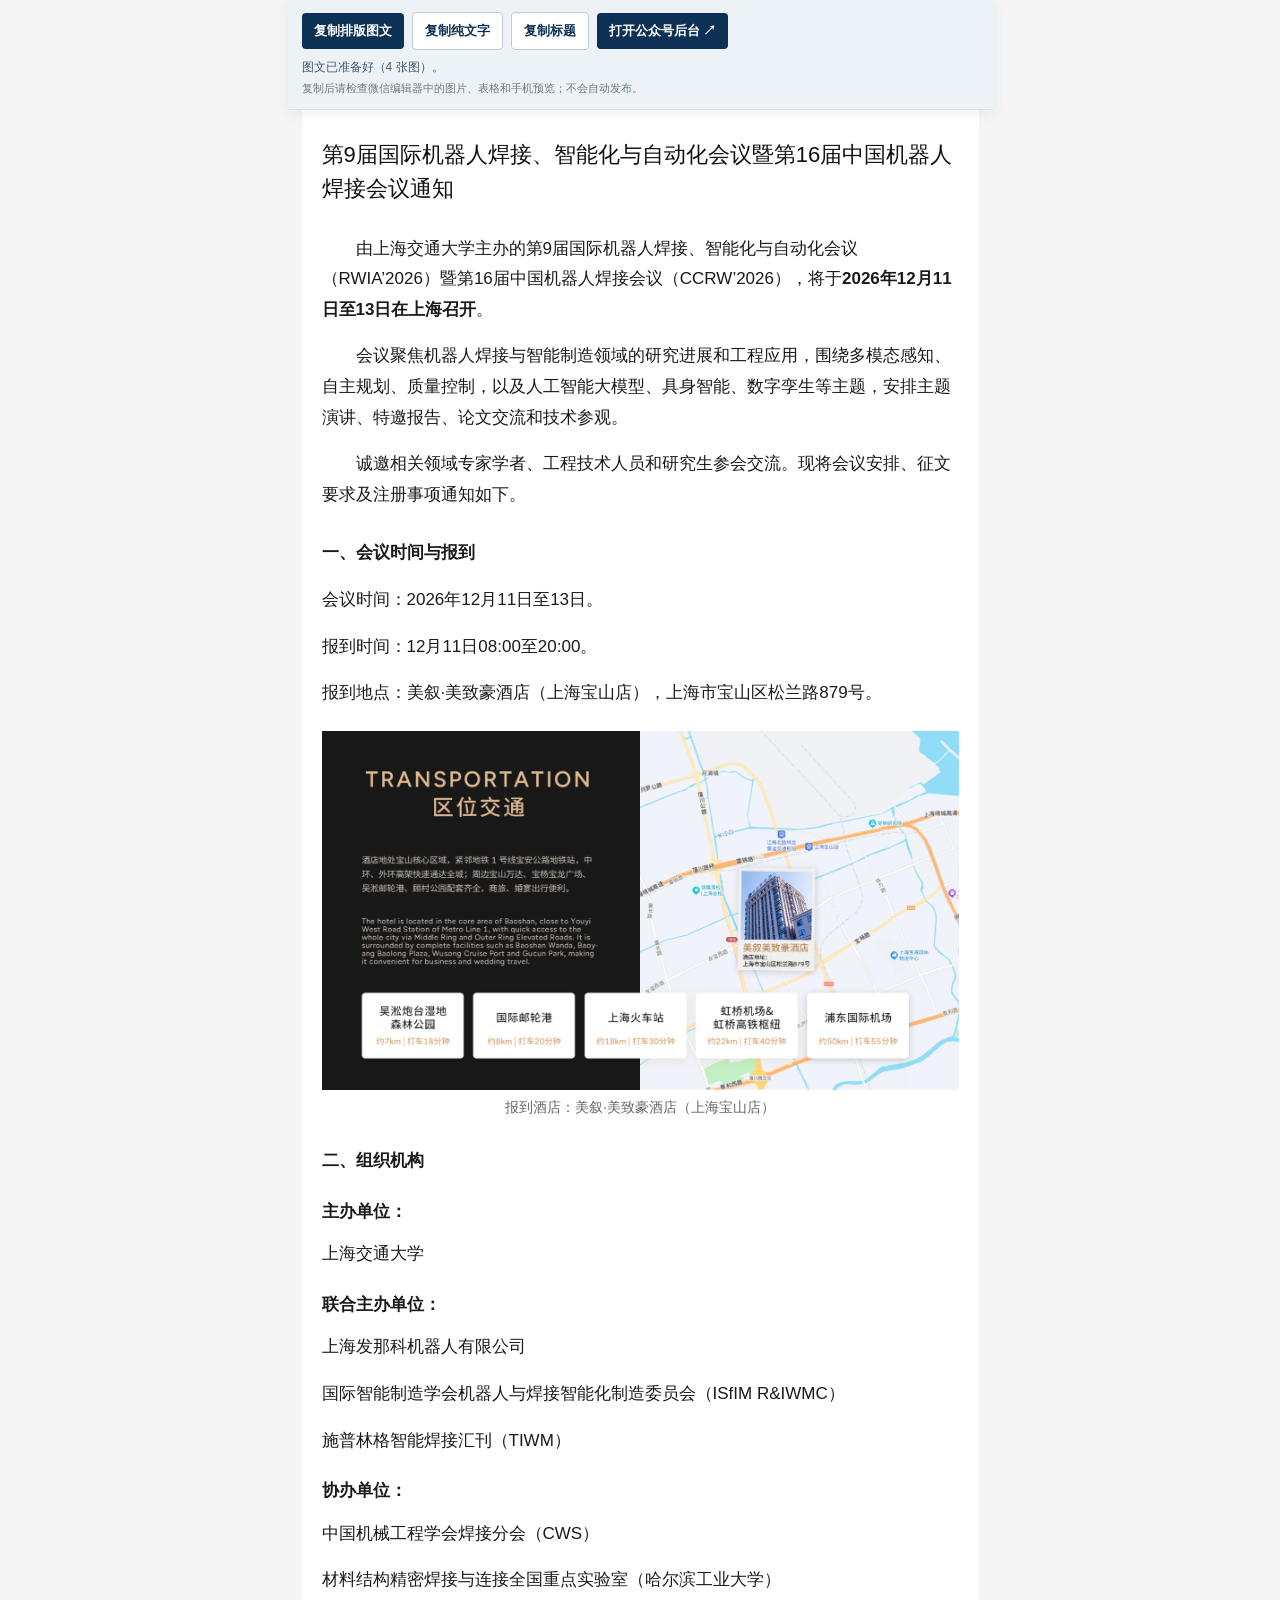
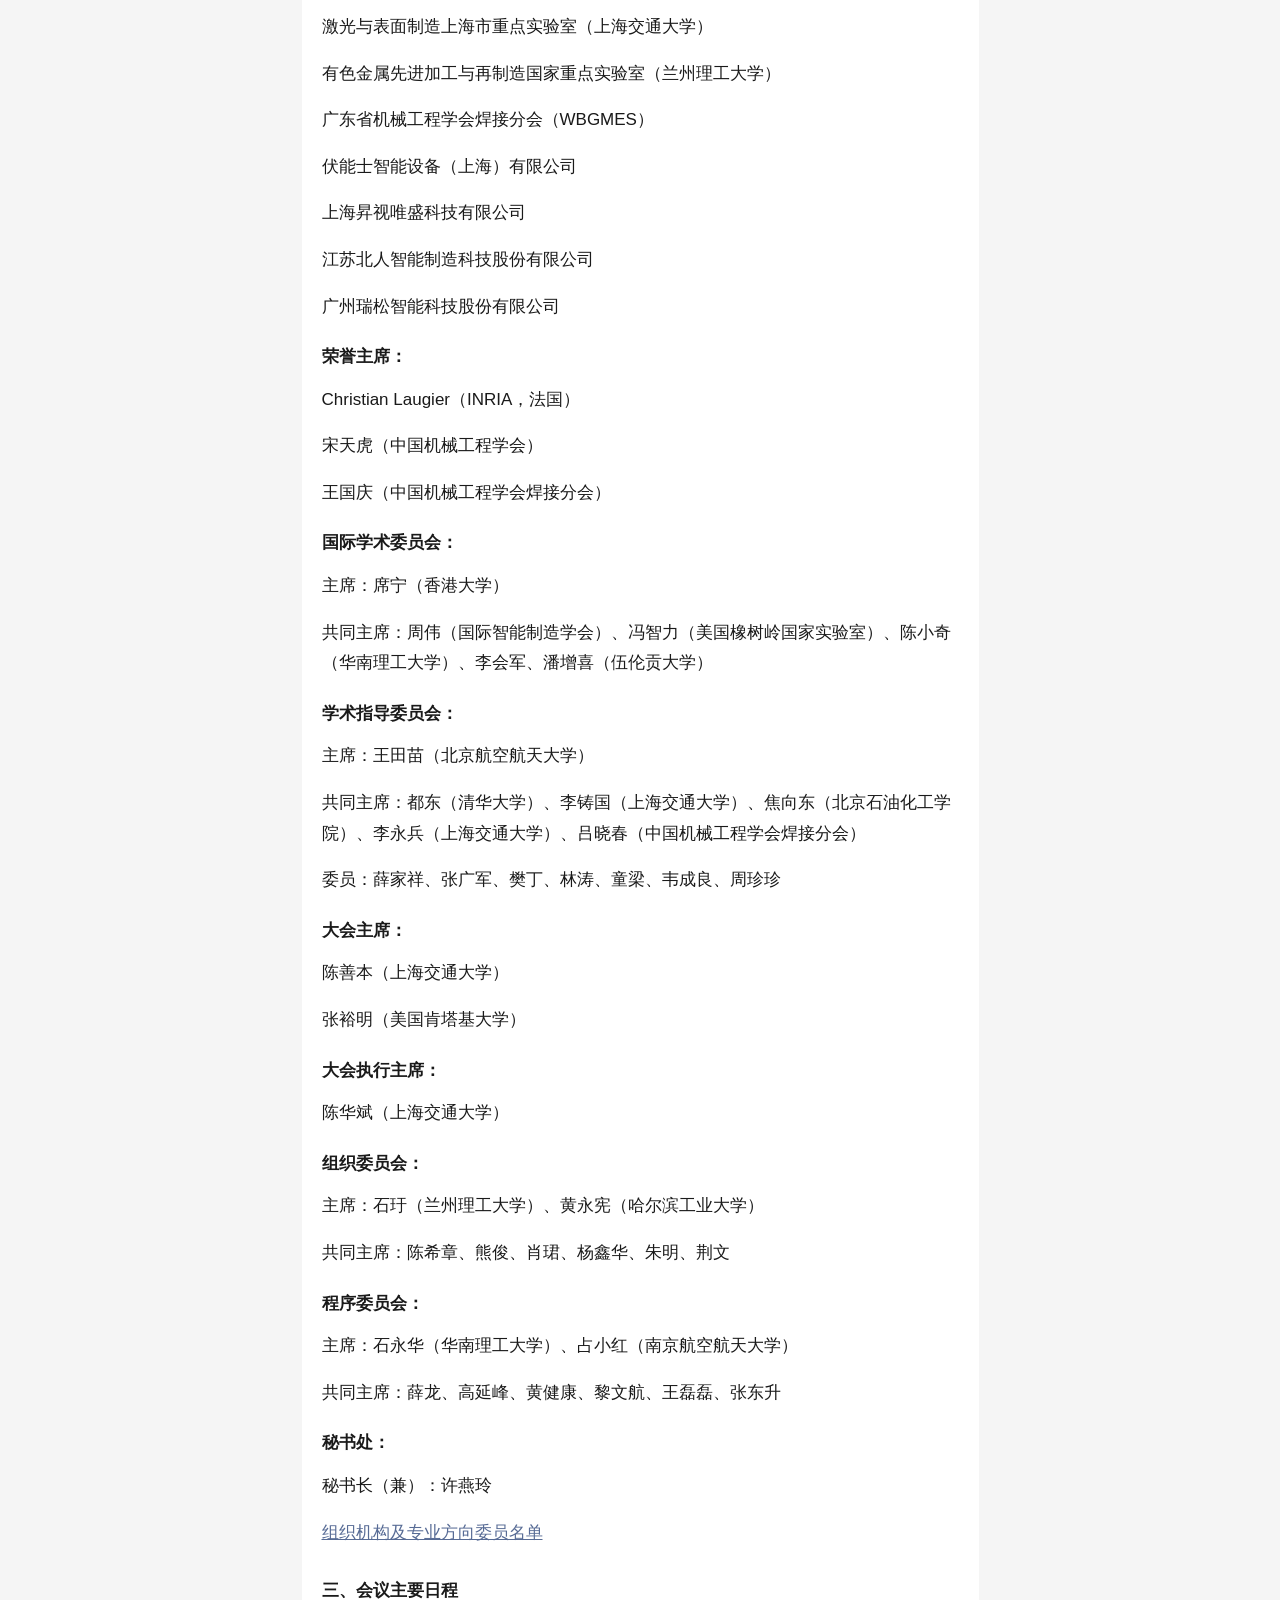
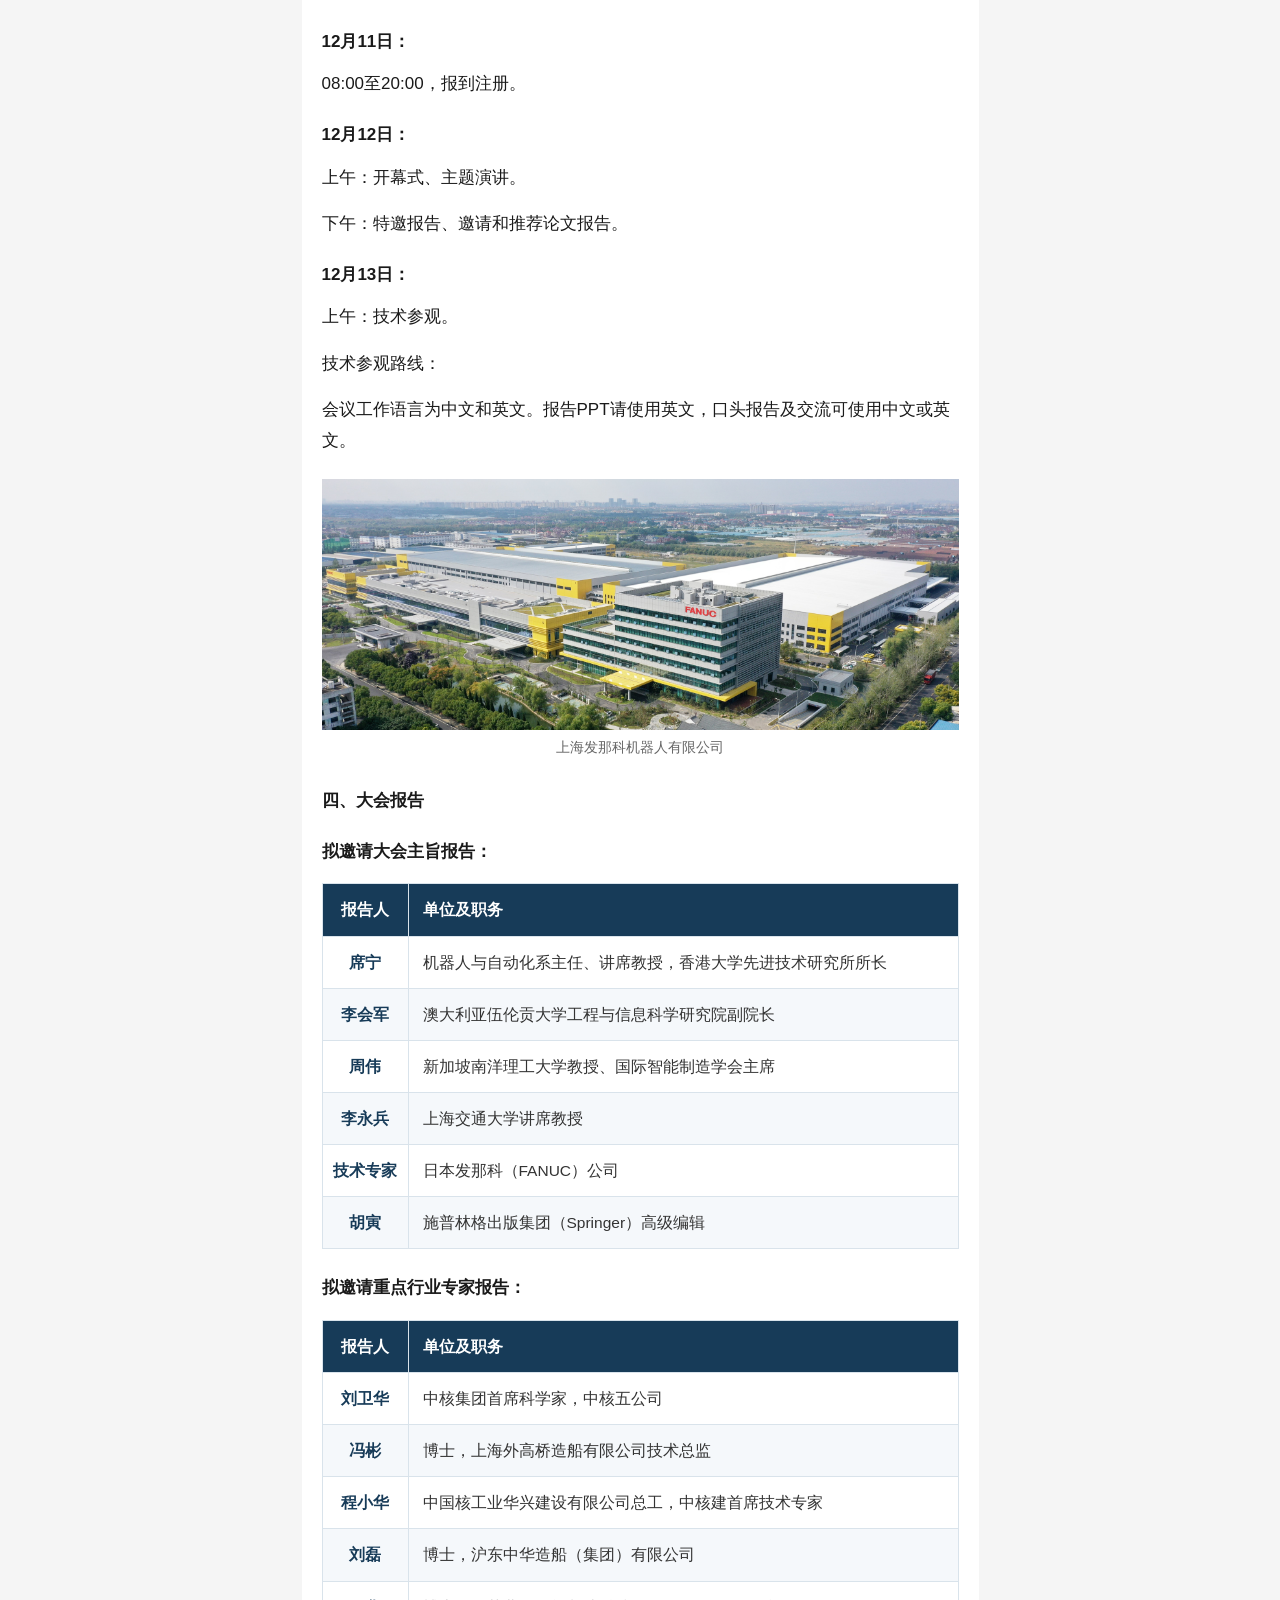
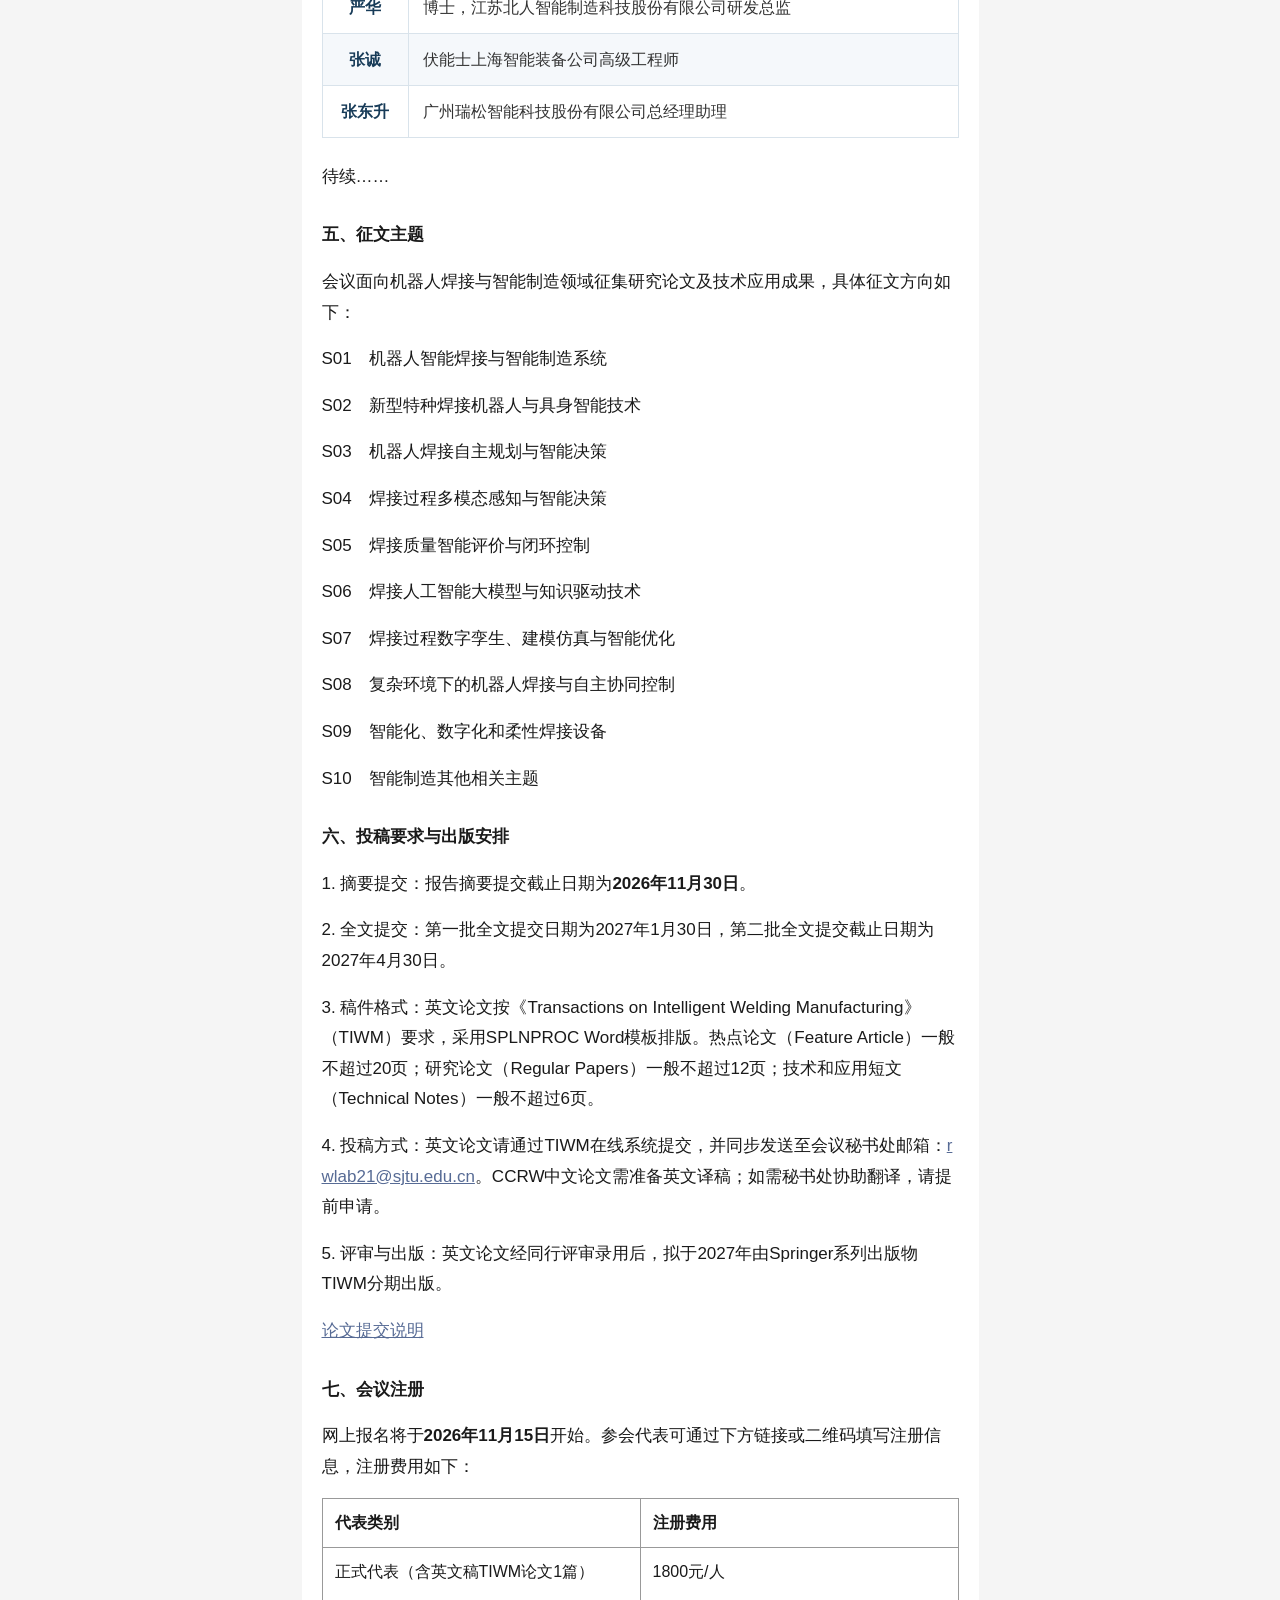
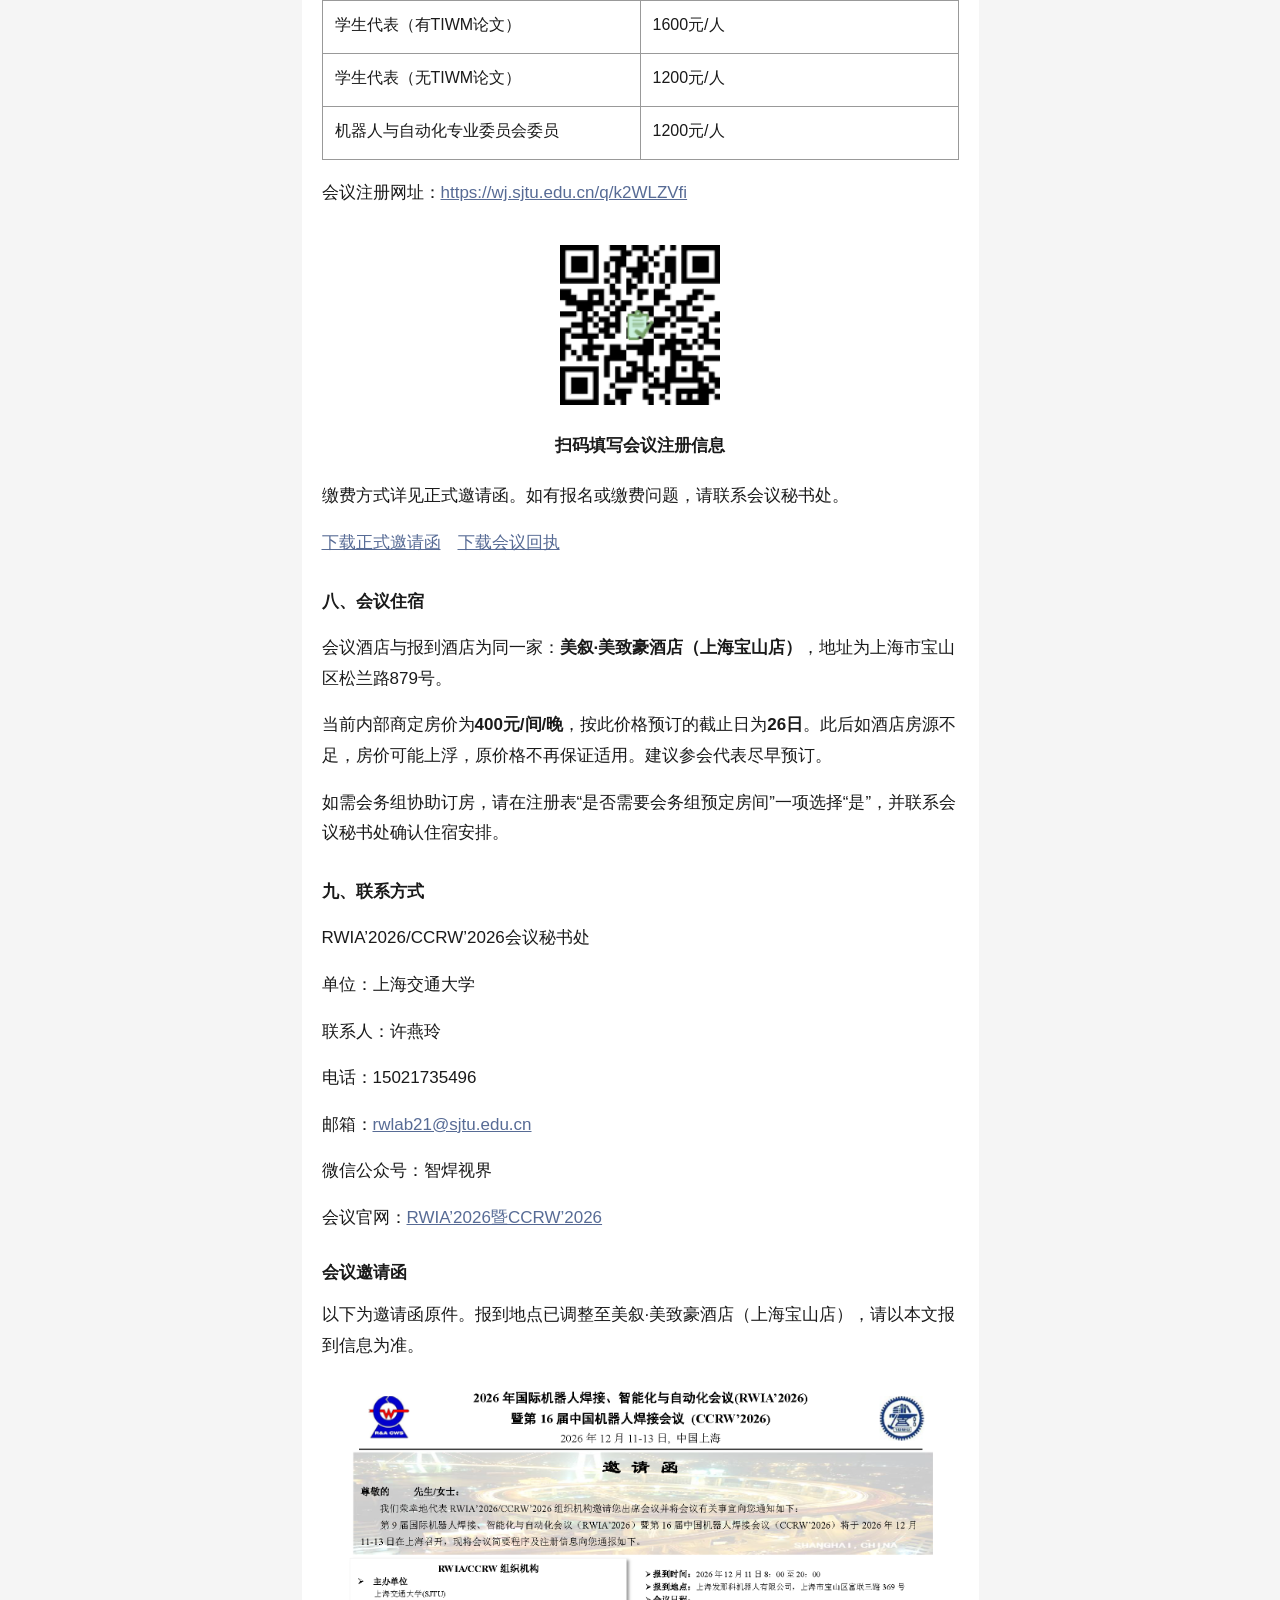
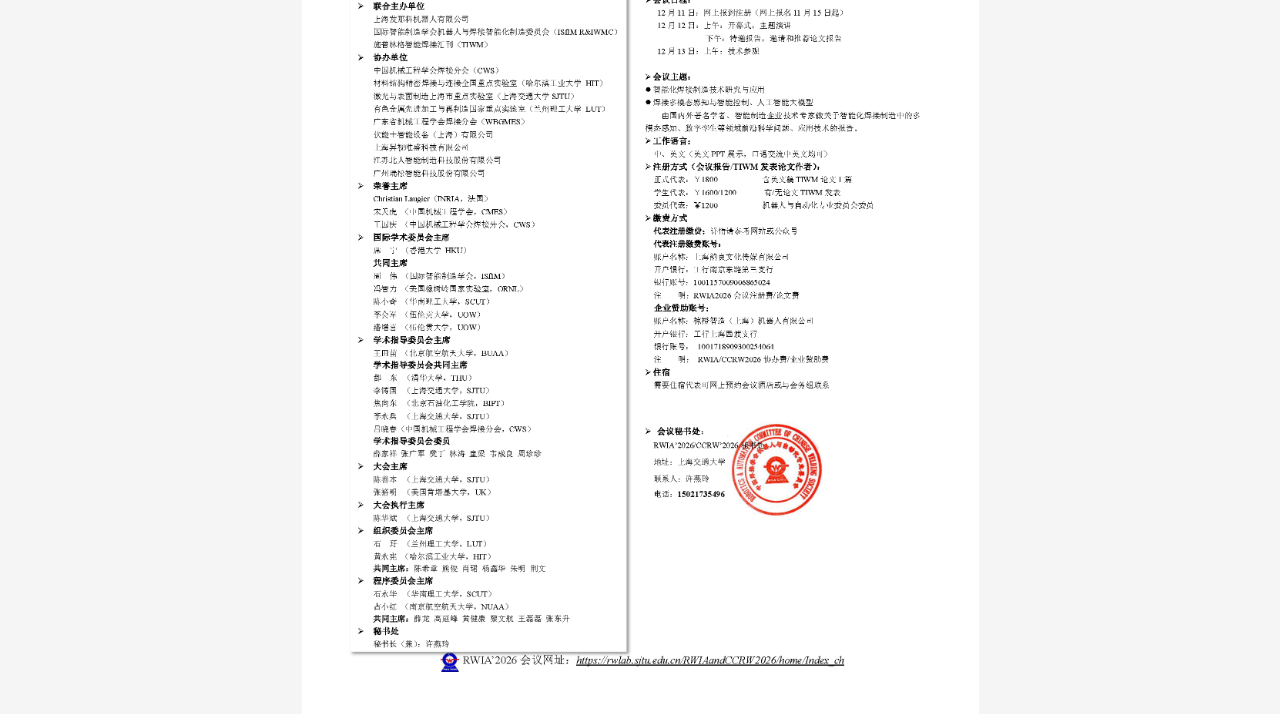
==== commit ab21e283: "Polish conference copy and document portable public source workflow" ====
--- a/02_RWIA会议通知/公众号正文.html
+++ b/02_RWIA会议通知/公众号正文.html
@@ -16,9 +16,11 @@
 <article id="wechat-article" style="box-sizing:border-box;max-width:677px;margin:0 auto;padding:28px 20px 36px;background:#fff;color:#1a1a1a;font-family:-apple-system,BlinkMacSystemFont,'PingFang SC','Microsoft YaHei',Arial,sans-serif;font-size:17px;line-height:1.8;letter-spacing:0;overflow-wrap:break-word;">
 <h1 style="margin:0 0 28px;font-size:22px;line-height:1.55;font-weight:500;color:#111;">第9届国际机器人焊接、智能化与自动化会议暨第16届中国机器人焊接会议通知</h1>
 
-    <p style="margin:0 0 16px;text-indent:2em;">机器人焊接正向自主感知、智能决策与自适应控制发展。多模态感知、人工智能大模型、具身智能与数字孪生等技术，为复杂构件焊接、工艺规划和质量闭环控制提供了新的研究路径。</p>
-
-    <p style="margin:0 0 16px;text-indent:2em;">第9届国际机器人焊接、智能化与自动化会议（RWIA’2026）暨第16届中国机器人焊接会议（CCRW’2026）将于<strong>2026年12月11日至13日在上海召开</strong>。会议由上海交通大学主办，围绕智能化焊接制造技术研究与应用，开展主题演讲、特邀报告、论文交流和技术参观。诚邀相关领域专家学者、工程技术人员和研究生参会，现将有关事项通知如下：</p>
+    <p style="margin:0 0 16px;text-indent:2em;">由上海交通大学主办的第9届国际机器人焊接、智能化与自动化会议（RWIA’2026）暨第16届中国机器人焊接会议（CCRW’2026），将于<strong>2026年12月11日至13日在上海召开</strong>。</p>
+
+    <p style="margin:0 0 16px;text-indent:2em;">会议聚焦机器人焊接与智能制造领域的研究进展和工程应用，围绕多模态感知、自主规划、质量控制，以及人工智能大模型、具身智能、数字孪生等主题，安排主题演讲、特邀报告、论文交流和技术参观。</p>
+
+    <p style="margin:0 0 16px;text-indent:2em;">诚邀相关领域专家学者、工程技术人员和研究生参会交流。现将会议安排、征文要求及注册事项通知如下。</p>
 
     <h2 style="margin:28px 0 16px;font-size:17px;line-height:1.8;font-weight:700;color:#1a1a1a;">一、会议时间与报到</h2>
 
@@ -106,7 +108,7 @@
 
     <p style="margin:0 0 16px;">技术参观路线：<span data-empty-field="technical-visit-route">&nbsp;</span></p>
 
-    <p style="margin:0 0 16px;">会议工作语言为中文和英文，报告采用英文PPT，口头交流中英文均可。</p>
+    <p style="margin:0 0 16px;">会议工作语言为中文和英文。报告PPT请使用英文，口头报告及交流可使用中文或英文。</p>
 
     <figure data-fanuc-photo style="margin:22px 0;">
       <img src="配图/fanuc-campus.png" alt="上海发那科机器人有限公司园区" style="display:block;width:100%;max-width:100%;height:auto;">
@@ -195,7 +197,7 @@
 
     <h2 style="margin:28px 0 16px;font-size:17px;line-height:1.8;font-weight:700;color:#1a1a1a;">五、征文主题</h2>
 
-    <p style="margin:0 0 16px;">征文范围包括机器人焊接、焊接过程多模态感知与智能控制、人工智能大模型、具身智能、数字孪生及相关智能制造技术。征文方向如下：</p>
+    <p style="margin:0 0 16px;">会议面向机器人焊接与智能制造领域征集研究论文及技术应用成果，具体征文方向如下：</p>
 
     <p style="margin:0 0 16px;">S01　机器人智能焊接与智能制造系统</p>
 
@@ -217,23 +219,23 @@
 
     <p style="margin:0 0 16px;">S10　智能制造其他相关主题</p>
 
-    <h2 style="margin:28px 0 16px;font-size:17px;line-height:1.8;font-weight:700;color:#1a1a1a;">六、会议征文</h2>
-
-    <p style="margin:0 0 16px;">1. 报告摘要提交截止日期：<strong>2026年11月30日</strong>。</p>
-
-    <p style="margin:0 0 16px;">2. 英文论文按《Transactions on Intelligent Welding Manufacturing》（TIWM）要求，采用SPLNPROC Word模板排版。热点论文（Feature Article）一般不超过20页；研究论文（Regular Papers）一般不超过12页；技术和应用短文（Technical Notes）一般不超过6页。</p>
-
-    <p style="margin:0 0 16px;">3. 英文论文通过TIWM在线系统提交，并同时发送至会议秘书处邮箱：<a href="mailto:rwlab21@sjtu.edu.cn" target="_blank" rel="noopener noreferrer" style="color:#576b95;text-decoration:underline;word-break:break-all;">rwlab21@sjtu.edu.cn</a>。CCRW中文论文需准备英文翻译稿；如需秘书处协助翻译，应提前提出申请。</p>
-
-    <p style="margin:0 0 16px;">4. 第一批全文提交日期为2027年1月30日，第二批全文提交截止日期为2027年4月30日。</p>
-
-    <p style="margin:0 0 16px;">5. 经同行评审录用的英文论文拟于2027年由Springer系列出版物TIWM分期出版。</p>
+    <h2 style="margin:28px 0 16px;font-size:17px;line-height:1.8;font-weight:700;color:#1a1a1a;">六、投稿要求与出版安排</h2>
+
+    <p style="margin:0 0 16px;">1. 摘要提交：报告摘要提交截止日期为<strong>2026年11月30日</strong>。</p>
+
+    <p style="margin:0 0 16px;">2. 全文提交：第一批全文提交日期为2027年1月30日，第二批全文提交截止日期为2027年4月30日。</p>
+
+    <p style="margin:0 0 16px;">3. 稿件格式：英文论文按《Transactions on Intelligent Welding Manufacturing》（TIWM）要求，采用SPLNPROC Word模板排版。热点论文（Feature Article）一般不超过20页；研究论文（Regular Papers）一般不超过12页；技术和应用短文（Technical Notes）一般不超过6页。</p>
+
+    <p style="margin:0 0 16px;">4. 投稿方式：英文论文请通过TIWM在线系统提交，并同步发送至会议秘书处邮箱：<a href="mailto:rwlab21@sjtu.edu.cn" target="_blank" rel="noopener noreferrer" style="color:#576b95;text-decoration:underline;word-break:break-all;">rwlab21@sjtu.edu.cn</a>。CCRW中文论文需准备英文译稿；如需秘书处协助翻译，请提前申请。</p>
+
+    <p style="margin:0 0 16px;">5. 评审与出版：英文论文经同行评审录用后，拟于2027年由Springer系列出版物TIWM分期出版。</p>
 
     <p style="margin:0 0 16px;"><a href="https://rwlab.sjtu.edu.cn/Content/meetings/rwia-2026/submission.html" target="_blank" rel="noopener noreferrer" style="color:#576b95;text-decoration:underline;word-break:break-all;">论文提交说明</a></p>
 
     <h2 style="margin:28px 0 16px;font-size:17px;line-height:1.8;font-weight:700;color:#1a1a1a;">七、会议注册</h2>
 
-    <p style="margin:0 0 16px;">网上报名自<strong>2026年11月15日</strong>起。注册费用如下：</p>
+    <p style="margin:0 0 16px;">网上报名将于<strong>2026年11月15日</strong>开始。参会代表可通过下方链接或二维码填写注册信息，注册费用如下：</p>
 
     <table style="width:100%;max-width:100%;table-layout:fixed;border-collapse:collapse;margin:0 0 18px;font-size:16px;line-height:1.75;">
       <thead><tr><th scope="col" style="border:1px solid #999;padding:10px 12px;text-align:left;vertical-align:top;overflow-wrap:anywhere;font-weight:600;background:#fff;">代表类别</th><th scope="col" style="border:1px solid #999;padding:10px 12px;text-align:left;vertical-align:top;overflow-wrap:anywhere;font-weight:600;background:#fff;">注册费用</th></tr></thead>
@@ -252,16 +254,15 @@
       <p style="margin:0;font-weight:600;">扫码填写会议注册信息</p>
     </section>
 
-    <p style="margin:0 0 16px;">注册缴费信息见正式邀请函，报名及缴费事宜可联系会议秘书处。</p>
+    <p style="margin:0 0 16px;">缴费方式详见正式邀请函。如有报名或缴费问题，请联系会议秘书处。</p>
 
     <p style="margin:0 0 16px;"><a href="https://miloyouyou.github.io/rwlab2026-preview/assets/Content/meetings/rwia-2026/downloads/registration-invitation-zh.pdf?v=f00df0f913d9" target="_blank" rel="noopener noreferrer" style="color:#576b95;text-decoration:underline;word-break:break-all;">下载正式邀请函</a>　<a href="https://miloyouyou.github.io/rwlab2026-preview/assets/Content/meetings/rwia-2026/downloads/invitation-reply.docx?v=434f82c29495" target="_blank" rel="noopener noreferrer" style="color:#576b95;text-decoration:underline;word-break:break-all;">下载会议回执</a></p>
 
     <h2 style="margin:28px 0 16px;font-size:17px;line-height:1.8;font-weight:700;color:#1a1a1a;">八、会议住宿</h2>
 
-    <p style="margin:0 0 16px;">会议酒店：<strong>美叙·美致豪酒店（上海宝山店）</strong>。</p>
-    <p style="margin:0 0 16px;">酒店地址：上海市宝山区松兰路879号。</p>
-    <p data-hotel-price style="margin:0 0 16px;">当前内部商定房价为<strong>400元/间/晚</strong>，该价格的预订截止日为<strong>26日</strong>。此后如酒店房源不足，房价可能上浮，无法保证仍按此价格预订，建议参会代表尽早预订。</p>
-    <p style="margin:0 0 16px;">需要会务组协助预订房间的代表，请在会议注册表“是否需要会务组预定房间”一项选择“是”，具体住宿安排请联系会议秘书处。</p>
+    <p style="margin:0 0 16px;">会议酒店与报到酒店为同一家：<strong>美叙·美致豪酒店（上海宝山店）</strong>，地址为上海市宝山区松兰路879号。</p>
+    <p data-hotel-price style="margin:0 0 16px;">当前内部商定房价为<strong>400元/间/晚</strong>，按此价格预订的截止日为<strong>26日</strong>。此后如酒店房源不足，房价可能上浮，原价格不再保证适用。建议参会代表尽早预订。</p>
+    <p style="margin:0 0 16px;">如需会务组协助订房，请在注册表“是否需要会务组预定房间”一项选择“是”，并联系会议秘书处确认住宿安排。</p>
 
     <h2 style="margin:28px 0 16px;font-size:17px;line-height:1.8;font-weight:700;color:#1a1a1a;">九、联系方式</h2>
 
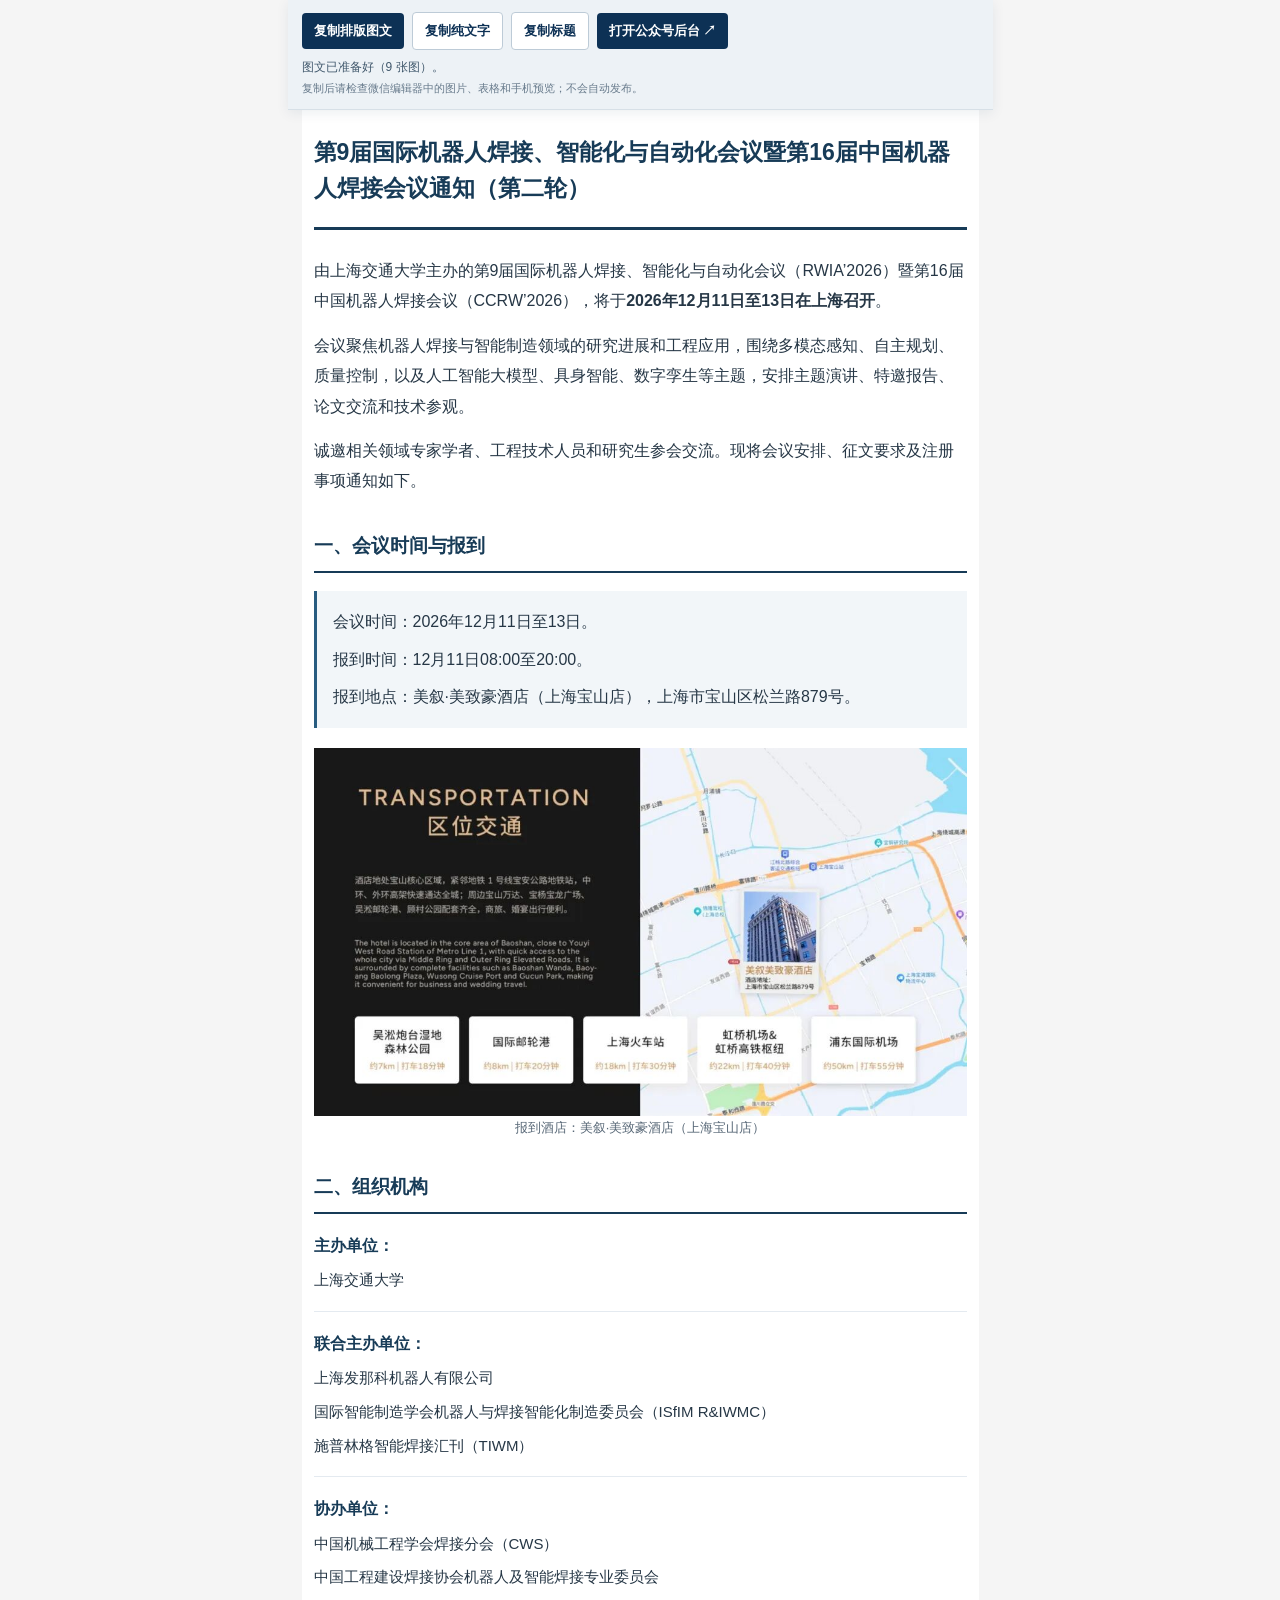
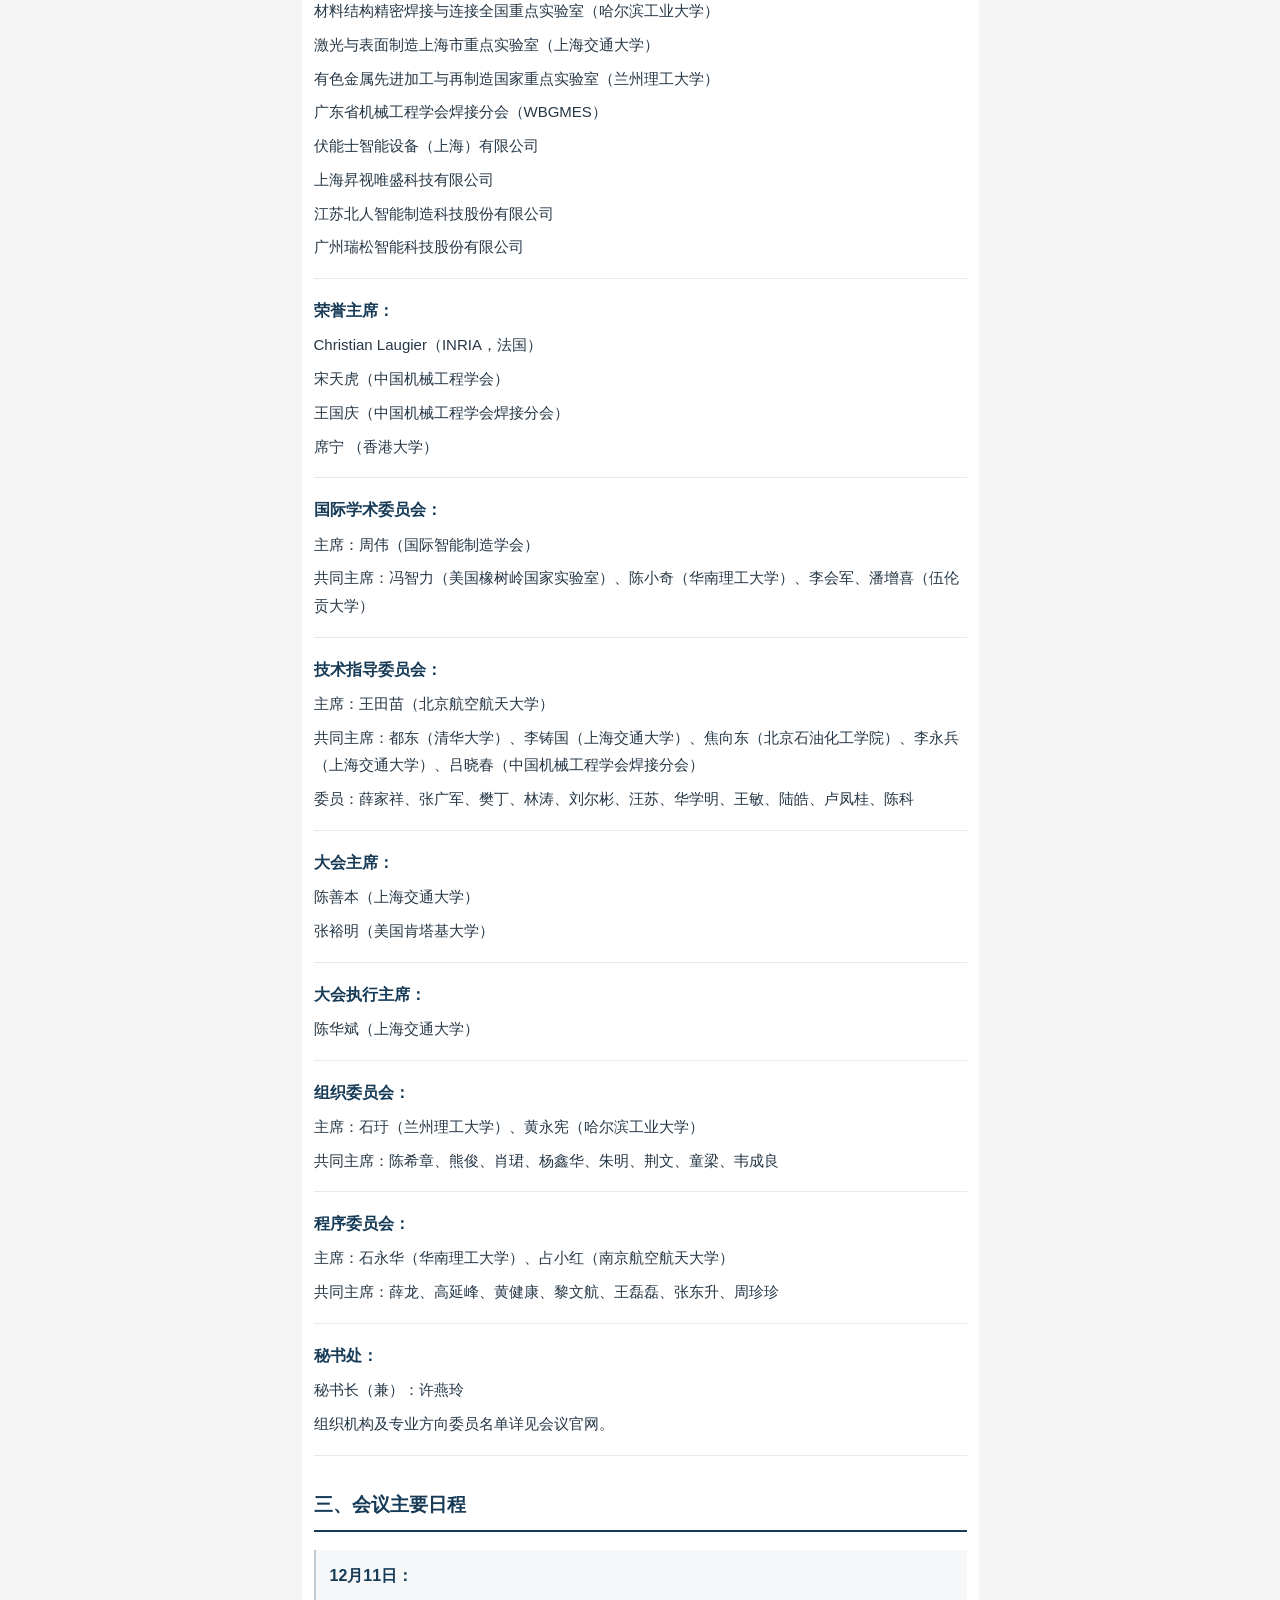
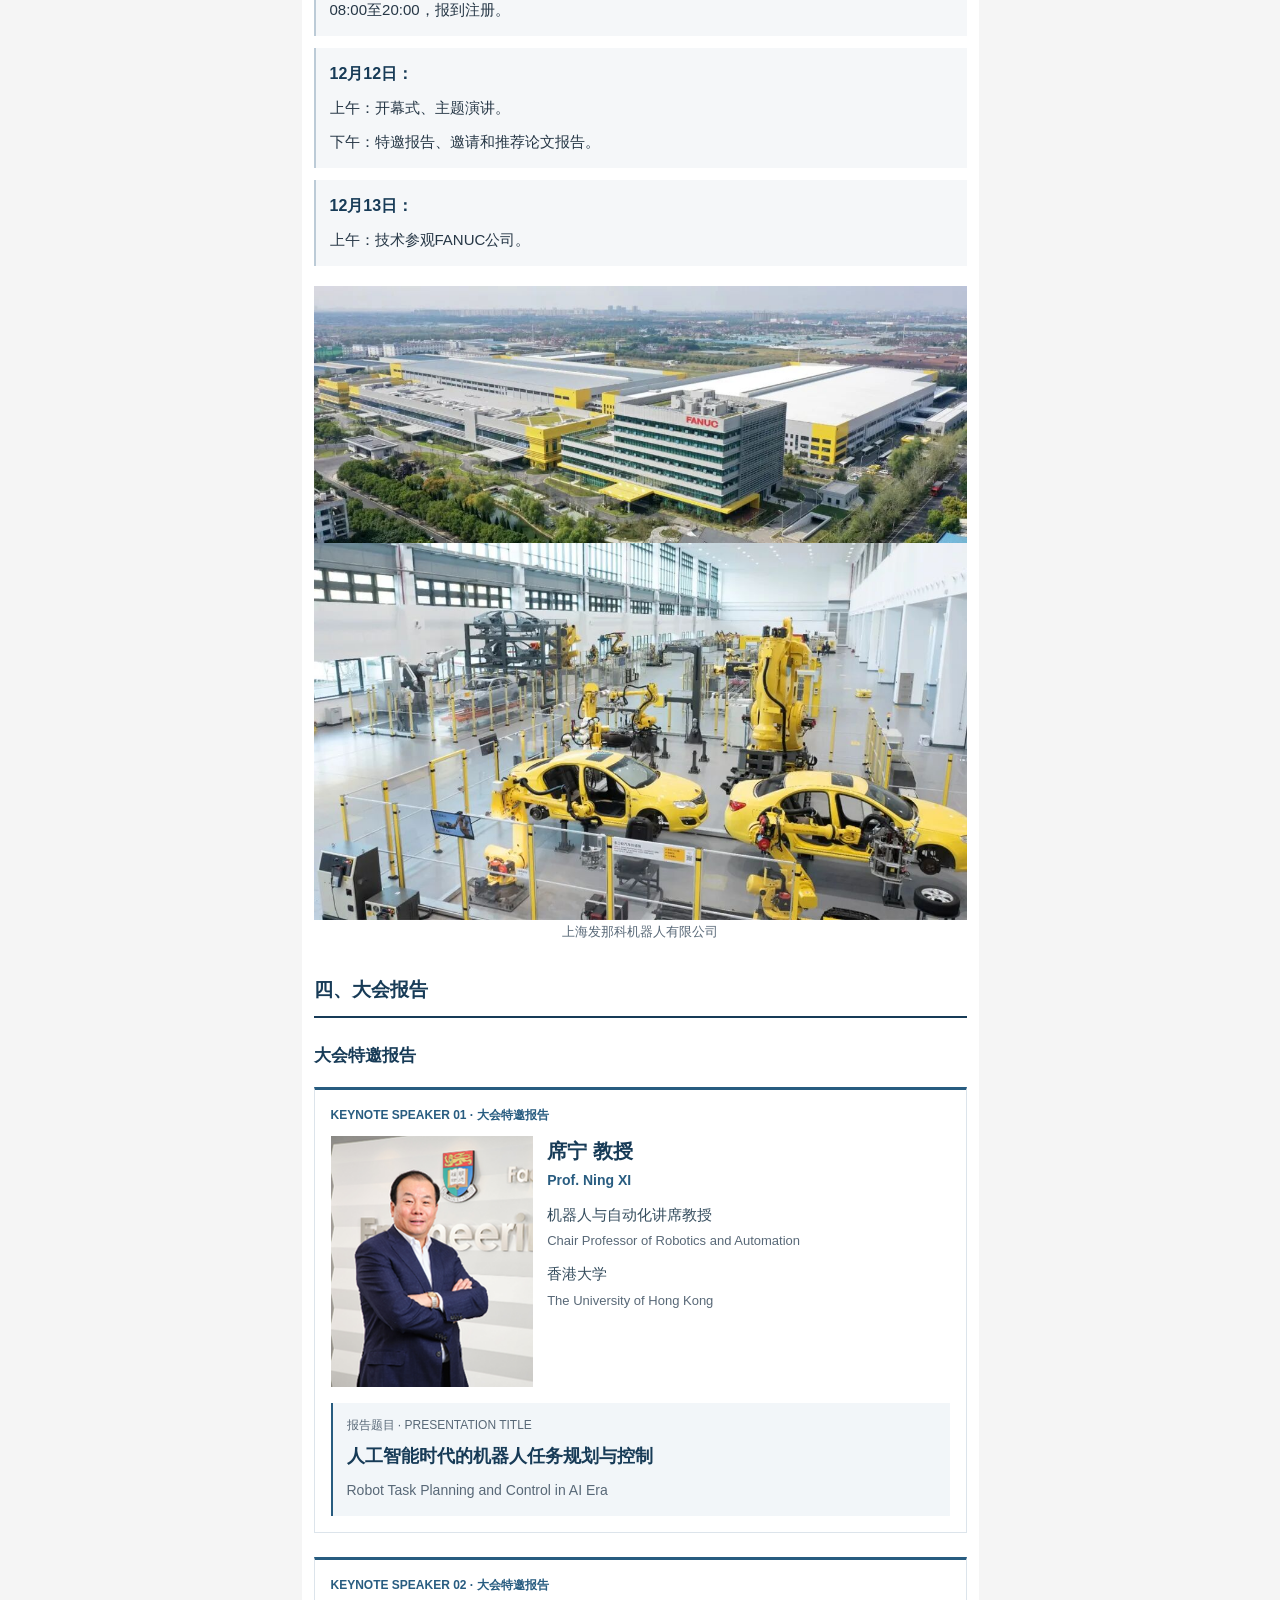
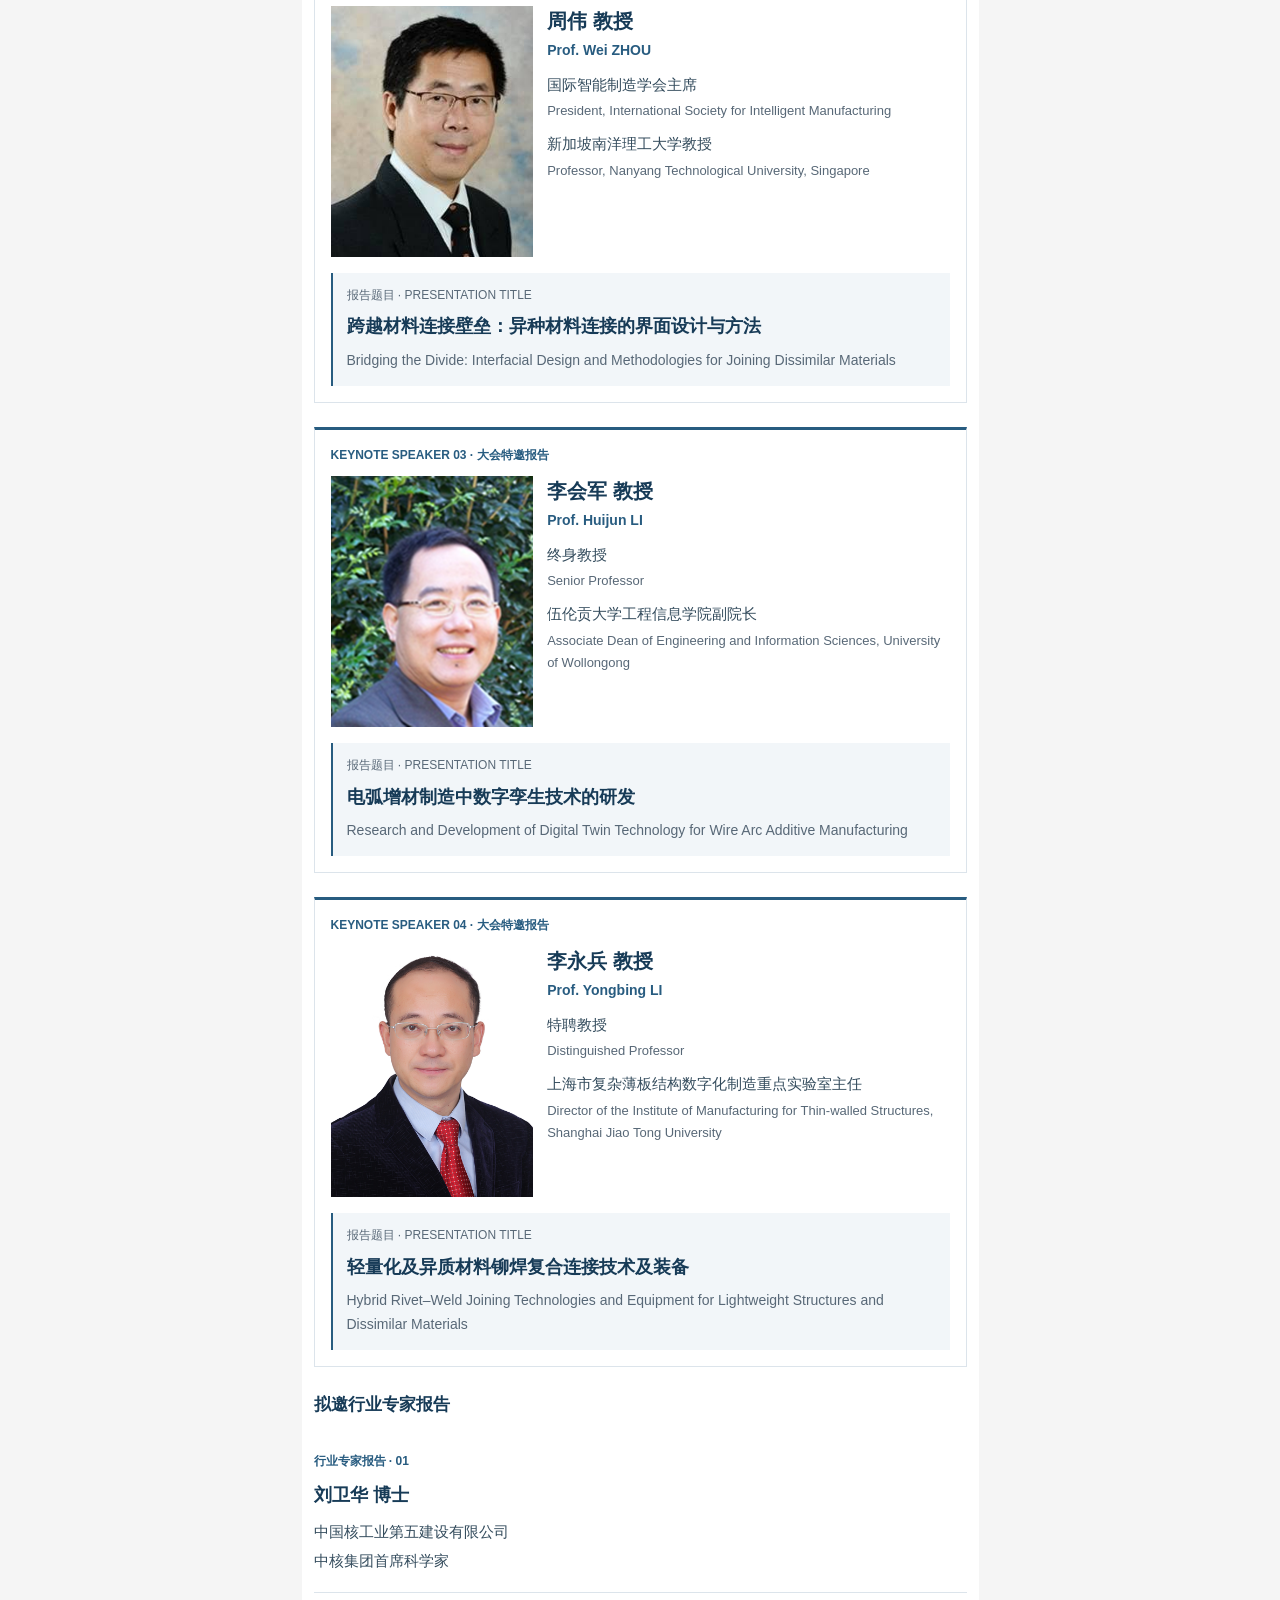
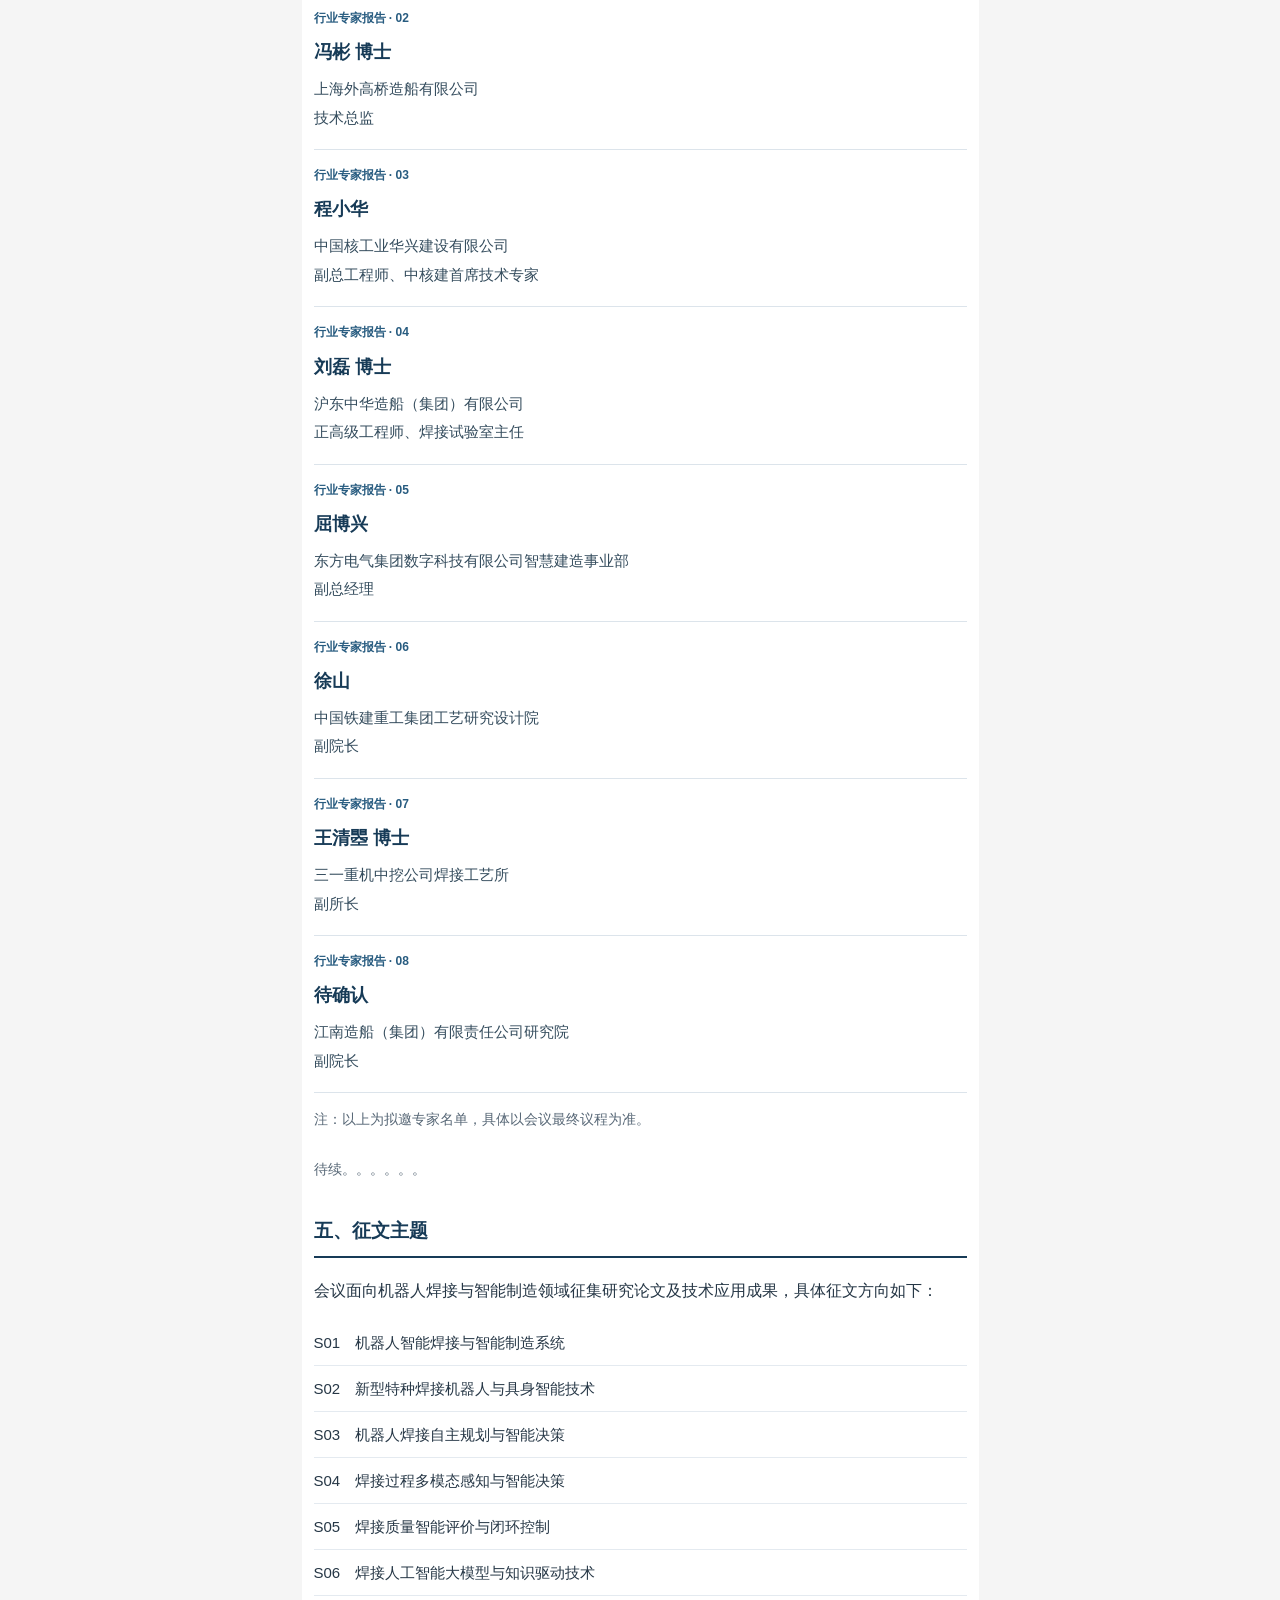
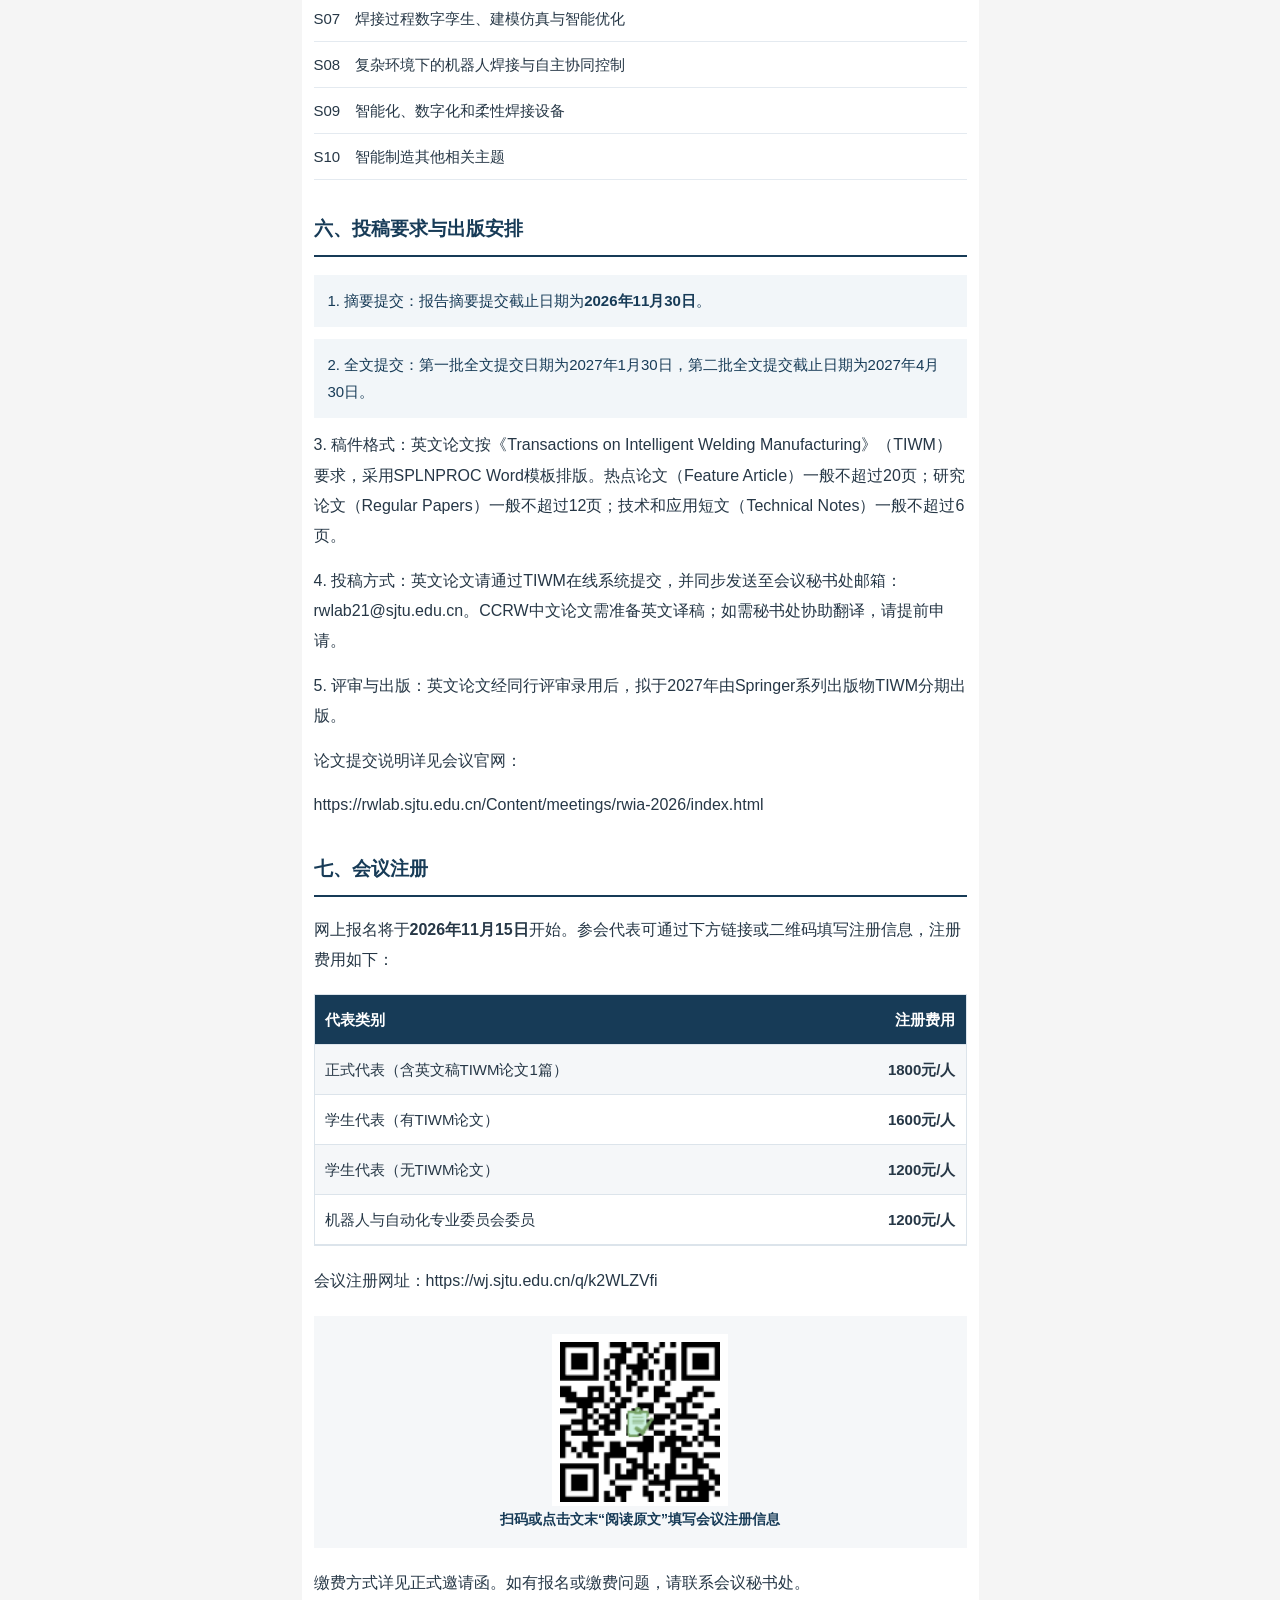
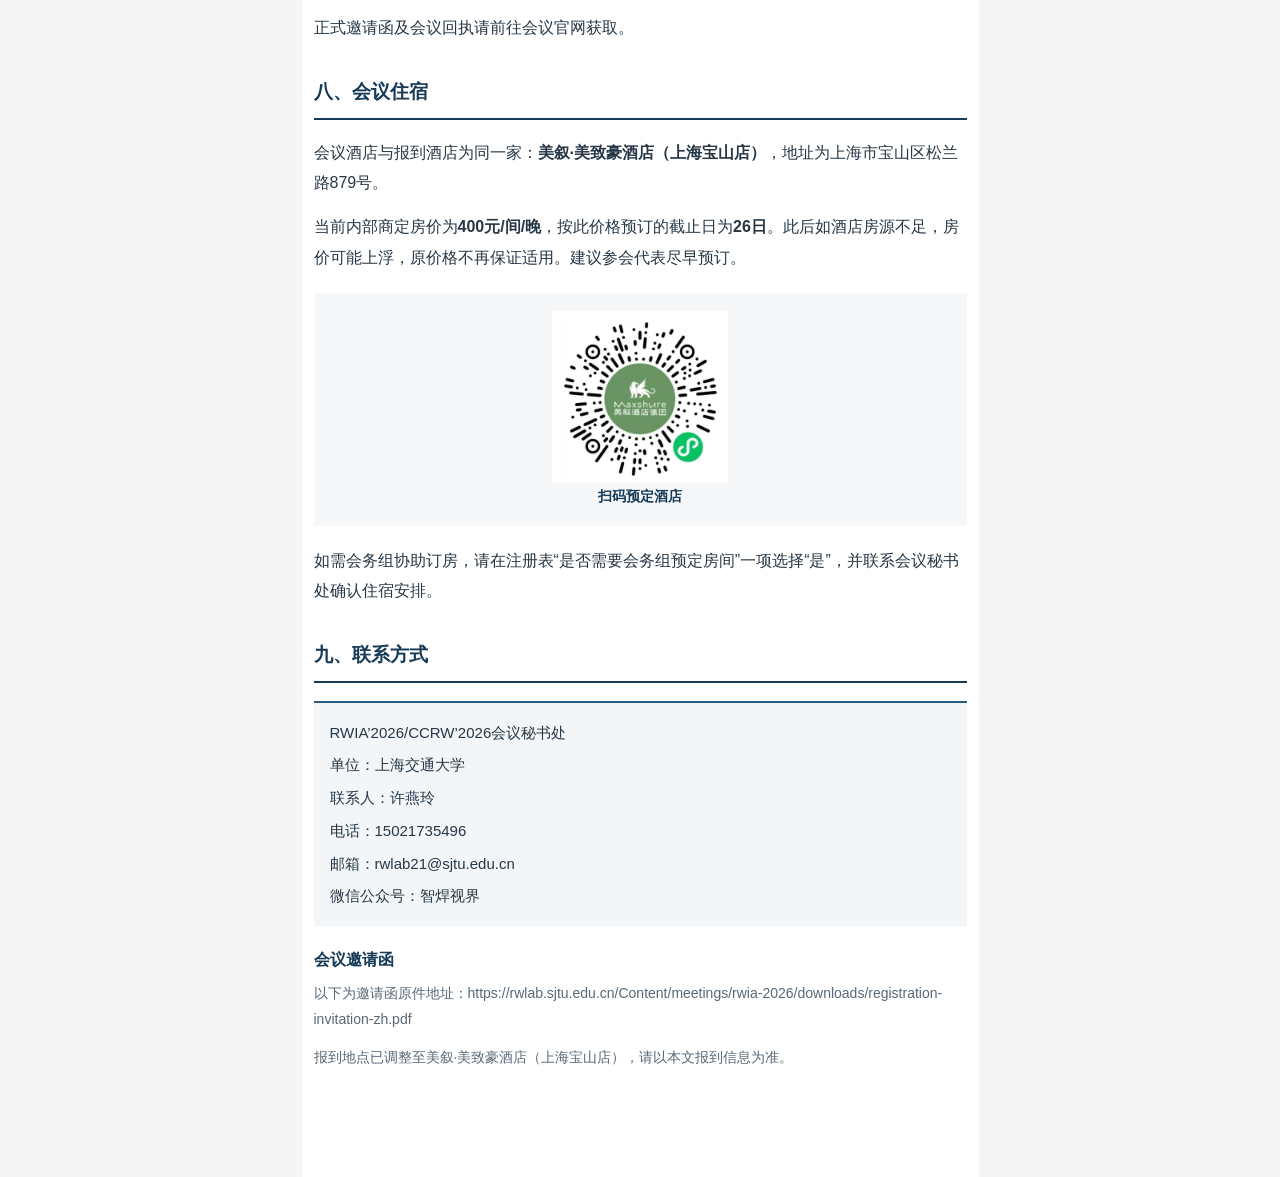
==== commit 635375f4: "Add RWIA 2026 third-round notice preview" ====
--- a/02_RWIA会议通知/公众号正文.html
+++ b/02_RWIA会议通知/公众号正文.html
@@ -4,7 +4,7 @@
   <meta charset="utf-8">
   <meta name="viewport" content="width=device-width,initial-scale=1">
   <meta name="robots" content="noindex,nofollow">
-  <title>第9届国际机器人焊接、智能化与自动化会议暨第16届中国机器人焊接会议通知</title>
+  <title>第9届国际机器人焊接、智能化与自动化会议暨第16届中国机器人焊接会议通知（第二轮）</title>
   <link rel="stylesheet" href="../publish-helper.css">
 </head>
 <body style="margin:0;background:#f5f5f5;font-family:-apple-system,BlinkMacSystemFont,'PingFang SC','Microsoft YaHei',Arial,sans-serif;color:#1a1a1a;">
@@ -13,279 +13,8 @@
   <p class="publish-status" data-copy-status role="status" aria-live="polite">正在准备图文…</p>
   <p class="publish-note">复制后请检查微信编辑器中的图片、表格和手机预览；不会自动发布。</p>
 </div>
-<article id="wechat-article" style="box-sizing:border-box;max-width:677px;margin:0 auto;padding:28px 20px 36px;background:#fff;color:#1a1a1a;font-family:-apple-system,BlinkMacSystemFont,'PingFang SC','Microsoft YaHei',Arial,sans-serif;font-size:17px;line-height:1.8;letter-spacing:0;overflow-wrap:break-word;">
-<h1 style="margin:0 0 28px;font-size:22px;line-height:1.55;font-weight:500;color:#111;">第9届国际机器人焊接、智能化与自动化会议暨第16届中国机器人焊接会议通知</h1>
+<article style='box-sizing:border-box;max-width:677px;margin:0 auto;padding:24px 12px 32px;background:#fff;color:#263746;font-family:Arial,"PingFang SC","Microsoft YaHei",sans-serif;font-size:16px;line-height:1.9;letter-spacing:0;text-align:left;overflow-wrap:break-word;' id="wechat-article" data-published-source="https://mp.weixin.qq.com/s/r1rxMgoMuOnozjlcRJaH3Q" data-notice-design="academic-20261116"><h1 style="margin:0 0 26px;padding:0 0 20px;border-bottom:3px solid #173b57;font-size:23px;line-height:1.6;font-weight:700;color:#173b57;text-align:left;">第9届国际机器人焊接、智能化与自动化会议暨第16届中国机器人焊接会议通知（第二轮）</h1>
 
-    <p style="margin:0 0 16px;text-indent:2em;">由上海交通大学主办的第9届国际机器人焊接、智能化与自动化会议（RWIA’2026）暨第16届中国机器人焊接会议（CCRW’2026），将于<strong>2026年12月11日至13日在上海召开</strong>。</p>
-
-    <p style="margin:0 0 16px;text-indent:2em;">会议聚焦机器人焊接与智能制造领域的研究进展和工程应用，围绕多模态感知、自主规划、质量控制，以及人工智能大模型、具身智能、数字孪生等主题，安排主题演讲、特邀报告、论文交流和技术参观。</p>
-
-    <p style="margin:0 0 16px;text-indent:2em;">诚邀相关领域专家学者、工程技术人员和研究生参会交流。现将会议安排、征文要求及注册事项通知如下。</p>
-
-    <h2 style="margin:28px 0 16px;font-size:17px;line-height:1.8;font-weight:700;color:#1a1a1a;">一、会议时间与报到</h2>
-
-    <p style="margin:0 0 16px;">会议时间：2026年12月11日至13日。</p>
-
-    <p style="margin:0 0 16px;">报到时间：12月11日08:00至20:00。</p>
-
-    <p style="margin:0 0 16px;">报到地点：美叙·美致豪酒店（上海宝山店），上海市宝山区松兰路879号。</p>
-
-    <figure data-checkin-photo style="margin:22px 0;">
-      <img src="配图/会议酒店.png" alt="报到酒店：美叙·美致豪酒店（上海宝山店）位置及交通示意图" style="display:block;width:100%;max-width:100%;height:auto;">
-      <figcaption style="margin:6px 0 0;text-align:center;font-size:14px;color:#666;line-height:1.6;">报到酒店：美叙·美致豪酒店（上海宝山店）</figcaption>
-    </figure>
-
-    <h2 style="margin:28px 0 16px;font-size:17px;line-height:1.8;font-weight:700;color:#1a1a1a;">二、组织机构</h2>
-
-    <h3 style="margin:20px 0 12px;font-size:17px;line-height:1.8;font-weight:700;">主办单位：</h3>
-    <p style="margin:0 0 16px;">上海交通大学</p>
-
-    <h3 style="margin:20px 0 12px;font-size:17px;line-height:1.8;font-weight:700;">联合主办单位：</h3>
-    <p style="margin:0 0 16px;">上海发那科机器人有限公司</p>
-    <p style="margin:0 0 16px;">国际智能制造学会机器人与焊接智能化制造委员会（ISfIM R&amp;IWMC）</p>
-    <p style="margin:0 0 16px;">施普林格智能焊接汇刊（TIWM）</p>
-
-    <h3 style="margin:20px 0 12px;font-size:17px;line-height:1.8;font-weight:700;">协办单位：</h3>
-    <p style="margin:0 0 16px;">中国机械工程学会焊接分会（CWS）</p>
-    <p style="margin:0 0 16px;">材料结构精密焊接与连接全国重点实验室（哈尔滨工业大学）</p>
-    <p style="margin:0 0 16px;">激光与表面制造上海市重点实验室（上海交通大学）</p>
-    <p style="margin:0 0 16px;">有色金属先进加工与再制造国家重点实验室（兰州理工大学）</p>
-    <p style="margin:0 0 16px;">广东省机械工程学会焊接分会（WBGMES）</p>
-    <p style="margin:0 0 16px;">伏能士智能设备（上海）有限公司</p>
-    <p style="margin:0 0 16px;">上海昇视唯盛科技有限公司</p>
-    <p style="margin:0 0 16px;">江苏北人智能制造科技股份有限公司</p>
-    <p style="margin:0 0 16px;">广州瑞松智能科技股份有限公司</p>
-
-    <h3 style="margin:20px 0 12px;font-size:17px;line-height:1.8;font-weight:700;">荣誉主席：</h3>
-    <p style="margin:0 0 16px;">Christian Laugier（INRIA，法国）</p>
-    <p style="margin:0 0 16px;">宋天虎（中国机械工程学会）</p>
-    <p style="margin:0 0 16px;">王国庆（中国机械工程学会焊接分会）</p>
-
-    <h3 style="margin:20px 0 12px;font-size:17px;line-height:1.8;font-weight:700;">国际学术委员会：</h3>
-    <p style="margin:0 0 16px;">主席：席宁（香港大学）</p>
-    <p style="margin:0 0 16px;">共同主席：周伟（国际智能制造学会）、冯智力（美国橡树岭国家实验室）、陈小奇（华南理工大学）、李会军、潘增喜（伍伦贡大学）</p>
-
-    <h3 style="margin:20px 0 12px;font-size:17px;line-height:1.8;font-weight:700;">学术指导委员会：</h3>
-    <p style="margin:0 0 16px;">主席：王田苗（北京航空航天大学）</p>
-    <p style="margin:0 0 16px;">共同主席：都东（清华大学）、李铸国（上海交通大学）、焦向东（北京石油化工学院）、李永兵（上海交通大学）、吕晓春（中国机械工程学会焊接分会）</p>
-    <p style="margin:0 0 16px;">委员：薛家祥、张广军、樊丁、林涛、童梁、韦成良、周珍珍</p>
-
-    <h3 style="margin:20px 0 12px;font-size:17px;line-height:1.8;font-weight:700;">大会主席：</h3>
-    <p style="margin:0 0 16px;">陈善本（上海交通大学）</p>
-    <p style="margin:0 0 16px;">张裕明（美国肯塔基大学）</p>
-
-    <h3 style="margin:20px 0 12px;font-size:17px;line-height:1.8;font-weight:700;">大会执行主席：</h3>
-    <p style="margin:0 0 16px;">陈华斌（上海交通大学）</p>
-
-    <h3 style="margin:20px 0 12px;font-size:17px;line-height:1.8;font-weight:700;">组织委员会：</h3>
-    <p style="margin:0 0 16px;">主席：石玗（兰州理工大学）、黄永宪（哈尔滨工业大学）</p>
-    <p style="margin:0 0 16px;">共同主席：陈希章、熊俊、肖珺、杨鑫华、朱明、荆文</p>
-
-    <h3 style="margin:20px 0 12px;font-size:17px;line-height:1.8;font-weight:700;">程序委员会：</h3>
-    <p style="margin:0 0 16px;">主席：石永华（华南理工大学）、占小红（南京航空航天大学）</p>
-    <p style="margin:0 0 16px;">共同主席：薛龙、高延峰、黄健康、黎文航、王磊磊、张东升</p>
-
-    <h3 style="margin:20px 0 12px;font-size:17px;line-height:1.8;font-weight:700;">秘书处：</h3>
-    <p style="margin:0 0 16px;">秘书长（兼）：许燕玲</p>
-
-    <p style="margin:0 0 16px;"><a href="https://rwlab.sjtu.edu.cn/Content/meetings/rwia-2026/committees.html" target="_blank" rel="noopener noreferrer" style="color:#576b95;text-decoration:underline;word-break:break-all;">组织机构及专业方向委员名单</a></p>
-
-    <h2 style="margin:28px 0 16px;font-size:17px;line-height:1.8;font-weight:700;color:#1a1a1a;">三、会议主要日程</h2>
-
-    <h3 style="margin:20px 0 12px;font-size:17px;line-height:1.8;font-weight:700;">12月11日：</h3>
-
-    <p style="margin:0 0 16px;">08:00至20:00，报到注册。</p>
-
-    <h3 style="margin:20px 0 12px;font-size:17px;line-height:1.8;font-weight:700;">12月12日：</h3>
-
-    <p style="margin:0 0 16px;">上午：开幕式、主题演讲。</p>
-
-    <p style="margin:0 0 16px;">下午：特邀报告、邀请和推荐论文报告。</p>
-
-    <h3 style="margin:20px 0 12px;font-size:17px;line-height:1.8;font-weight:700;">12月13日：</h3>
-
-    <p style="margin:0 0 16px;">上午：技术参观。</p>
-
-    <p style="margin:0 0 16px;">技术参观路线：<span data-empty-field="technical-visit-route">&nbsp;</span></p>
-
-    <p style="margin:0 0 16px;">会议工作语言为中文和英文。报告PPT请使用英文，口头报告及交流可使用中文或英文。</p>
-
-    <figure data-fanuc-photo style="margin:22px 0;">
-      <img src="配图/fanuc-campus.png" alt="上海发那科机器人有限公司园区" style="display:block;width:100%;max-width:100%;height:auto;">
-      <figcaption style="margin:6px 0 0;text-align:center;font-size:14px;color:#666;line-height:1.6;">上海发那科机器人有限公司</figcaption>
-    </figure>
-
-    <h2 style="margin:28px 0 16px;font-size:17px;line-height:1.8;font-weight:700;color:#1a1a1a;">四、大会报告</h2>
-
-    <section data-report-group="keynotes" style="margin:0 0 24px;">
-      <h3 style="margin:20px 0 16px;font-size:17px;line-height:1.8;font-weight:700;">拟邀请大会主旨报告：</h3>
-      <table data-report-table aria-label="拟邀请大会主旨报告" style="width:100%;max-width:100%;table-layout:fixed;border-collapse:collapse;border:1px solid #d9e3eb;margin:0;font-size:15.5px;line-height:1.75;color:#333;">
-        <thead><tr>
-          <th scope="col" style="box-sizing:border-box;width:86px;border:1px solid #d9e3eb;padding:12px 8px;text-align:center;vertical-align:middle;background:#173b58;color:#fff;font-weight:600;">报告人</th>
-          <th scope="col" style="border:1px solid #d9e3eb;padding:12px 14px;text-align:left;vertical-align:middle;background:#173b58;color:#fff;font-weight:600;">单位及职务</th>
-        </tr></thead>
-        <tbody>
-          <tr data-report-speaker>
-            <th scope="row" style="border:1px solid #d9e3eb;padding:12px 8px;text-align:center;vertical-align:middle;background:#fff;color:#173b58;font-weight:600;">席宁</th>
-            <td style="border:1px solid #d9e3eb;padding:12px 14px;text-align:left;vertical-align:middle;background:#fff;overflow-wrap:break-word;">机器人与自动化系主任、讲席教授，香港大学先进技术研究所所长</td>
-          </tr>
-          <tr data-report-speaker>
-            <th scope="row" style="border:1px solid #d9e3eb;padding:12px 8px;text-align:center;vertical-align:middle;background:#f5f8fb;color:#173b58;font-weight:600;">李会军</th>
-            <td style="border:1px solid #d9e3eb;padding:12px 14px;text-align:left;vertical-align:middle;background:#f5f8fb;overflow-wrap:break-word;">澳大利亚伍伦贡大学工程与信息科学研究院副院长</td>
-          </tr>
-          <tr data-report-speaker>
-            <th scope="row" style="border:1px solid #d9e3eb;padding:12px 8px;text-align:center;vertical-align:middle;background:#fff;color:#173b58;font-weight:600;">周伟</th>
-            <td style="border:1px solid #d9e3eb;padding:12px 14px;text-align:left;vertical-align:middle;background:#fff;overflow-wrap:break-word;">新加坡南洋理工大学教授、国际智能制造学会主席</td>
-          </tr>
-          <tr data-report-speaker>
-            <th scope="row" style="border:1px solid #d9e3eb;padding:12px 8px;text-align:center;vertical-align:middle;background:#f5f8fb;color:#173b58;font-weight:600;">李永兵</th>
-            <td style="border:1px solid #d9e3eb;padding:12px 14px;text-align:left;vertical-align:middle;background:#f5f8fb;overflow-wrap:break-word;">上海交通大学讲席教授</td>
-          </tr>
-          <tr data-report-speaker>
-            <th scope="row" style="border:1px solid #d9e3eb;padding:12px 8px;text-align:center;vertical-align:middle;background:#fff;color:#173b58;font-weight:600;">技术专家</th>
-            <td style="border:1px solid #d9e3eb;padding:12px 14px;text-align:left;vertical-align:middle;background:#fff;overflow-wrap:break-word;">日本发那科（FANUC）公司</td>
-          </tr>
-          <tr data-report-speaker>
-            <th scope="row" style="border:1px solid #d9e3eb;padding:12px 8px;text-align:center;vertical-align:middle;background:#f5f8fb;color:#173b58;font-weight:600;">胡寅</th>
-            <td style="border:1px solid #d9e3eb;padding:12px 14px;text-align:left;vertical-align:middle;background:#f5f8fb;overflow-wrap:break-word;">施普林格出版集团（Springer）高级编辑</td>
-          </tr>
-        </tbody>
-      </table>
-    </section>
-
-    <section data-report-group="industry" style="margin:0 0 24px;">
-      <h3 style="margin:20px 0 16px;font-size:17px;line-height:1.8;font-weight:700;">拟邀请重点行业专家报告：</h3>
-      <table data-report-table aria-label="拟邀请重点行业专家报告" style="width:100%;max-width:100%;table-layout:fixed;border-collapse:collapse;border:1px solid #d9e3eb;margin:0;font-size:15.5px;line-height:1.75;color:#333;">
-        <thead><tr>
-          <th scope="col" style="box-sizing:border-box;width:86px;border:1px solid #d9e3eb;padding:12px 8px;text-align:center;vertical-align:middle;background:#173b58;color:#fff;font-weight:600;">报告人</th>
-          <th scope="col" style="border:1px solid #d9e3eb;padding:12px 14px;text-align:left;vertical-align:middle;background:#173b58;color:#fff;font-weight:600;">单位及职务</th>
-        </tr></thead>
-        <tbody>
-          <tr data-report-speaker>
-            <th scope="row" style="border:1px solid #d9e3eb;padding:12px 8px;text-align:center;vertical-align:middle;background:#fff;color:#173b58;font-weight:600;">刘卫华</th>
-            <td style="border:1px solid #d9e3eb;padding:12px 14px;text-align:left;vertical-align:middle;background:#fff;overflow-wrap:break-word;">中核集团首席科学家，中核五公司</td>
-          </tr>
-          <tr data-report-speaker>
-            <th scope="row" style="border:1px solid #d9e3eb;padding:12px 8px;text-align:center;vertical-align:middle;background:#f5f8fb;color:#173b58;font-weight:600;">冯彬</th>
-            <td style="border:1px solid #d9e3eb;padding:12px 14px;text-align:left;vertical-align:middle;background:#f5f8fb;overflow-wrap:break-word;">博士，上海外高桥造船有限公司技术总监</td>
-          </tr>
-          <tr data-report-speaker>
-            <th scope="row" style="border:1px solid #d9e3eb;padding:12px 8px;text-align:center;vertical-align:middle;background:#fff;color:#173b58;font-weight:600;">程小华</th>
-            <td style="border:1px solid #d9e3eb;padding:12px 14px;text-align:left;vertical-align:middle;background:#fff;overflow-wrap:break-word;">中国核工业华兴建设有限公司总工，中核建首席技术专家</td>
-          </tr>
-          <tr data-report-speaker>
-            <th scope="row" style="border:1px solid #d9e3eb;padding:12px 8px;text-align:center;vertical-align:middle;background:#f5f8fb;color:#173b58;font-weight:600;">刘磊</th>
-            <td style="border:1px solid #d9e3eb;padding:12px 14px;text-align:left;vertical-align:middle;background:#f5f8fb;overflow-wrap:break-word;">博士，沪东中华造船（集团）有限公司</td>
-          </tr>
-          <tr data-report-speaker>
-            <th scope="row" style="border:1px solid #d9e3eb;padding:12px 8px;text-align:center;vertical-align:middle;background:#fff;color:#173b58;font-weight:600;">严华</th>
-            <td style="border:1px solid #d9e3eb;padding:12px 14px;text-align:left;vertical-align:middle;background:#fff;overflow-wrap:break-word;">博士，江苏北人智能制造科技股份有限公司研发总监</td>
-          </tr>
-          <tr data-report-speaker>
-            <th scope="row" style="border:1px solid #d9e3eb;padding:12px 8px;text-align:center;vertical-align:middle;background:#f5f8fb;color:#173b58;font-weight:600;">张诚</th>
-            <td style="border:1px solid #d9e3eb;padding:12px 14px;text-align:left;vertical-align:middle;background:#f5f8fb;overflow-wrap:break-word;">伏能士上海智能装备公司高级工程师</td>
-          </tr>
-          <tr data-report-speaker>
-            <th scope="row" style="border:1px solid #d9e3eb;padding:12px 8px;text-align:center;vertical-align:middle;background:#fff;color:#173b58;font-weight:600;">张东升</th>
-            <td style="border:1px solid #d9e3eb;padding:12px 14px;text-align:left;vertical-align:middle;background:#fff;overflow-wrap:break-word;">广州瑞松智能科技股份有限公司总经理助理</td>
-          </tr>
-        </tbody>
-      </table>
-    </section>
-
-    <p data-report-continuation style="margin:0 0 16px;">待续……</p>
-
-    <h2 style="margin:28px 0 16px;font-size:17px;line-height:1.8;font-weight:700;color:#1a1a1a;">五、征文主题</h2>
-
-    <p style="margin:0 0 16px;">会议面向机器人焊接与智能制造领域征集研究论文及技术应用成果，具体征文方向如下：</p>
-
-    <p style="margin:0 0 16px;">S01　机器人智能焊接与智能制造系统</p>
-
-    <p style="margin:0 0 16px;">S02　新型特种焊接机器人与具身智能技术</p>
-
-    <p style="margin:0 0 16px;">S03　机器人焊接自主规划与智能决策</p>
-
-    <p style="margin:0 0 16px;">S04　焊接过程多模态感知与智能决策</p>
-
-    <p style="margin:0 0 16px;">S05　焊接质量智能评价与闭环控制</p>
-
-    <p style="margin:0 0 16px;">S06　焊接人工智能大模型与知识驱动技术</p>
-
-    <p style="margin:0 0 16px;">S07　焊接过程数字孪生、建模仿真与智能优化</p>
-
-    <p style="margin:0 0 16px;">S08　复杂环境下的机器人焊接与自主协同控制</p>
-
-    <p style="margin:0 0 16px;">S09　智能化、数字化和柔性焊接设备</p>
-
-    <p style="margin:0 0 16px;">S10　智能制造其他相关主题</p>
-
-    <h2 style="margin:28px 0 16px;font-size:17px;line-height:1.8;font-weight:700;color:#1a1a1a;">六、投稿要求与出版安排</h2>
-
-    <p style="margin:0 0 16px;">1. 摘要提交：报告摘要提交截止日期为<strong>2026年11月30日</strong>。</p>
-
-    <p style="margin:0 0 16px;">2. 全文提交：第一批全文提交日期为2027年1月30日，第二批全文提交截止日期为2027年4月30日。</p>
-
-    <p style="margin:0 0 16px;">3. 稿件格式：英文论文按《Transactions on Intelligent Welding Manufacturing》（TIWM）要求，采用SPLNPROC Word模板排版。热点论文（Feature Article）一般不超过20页；研究论文（Regular Papers）一般不超过12页；技术和应用短文（Technical Notes）一般不超过6页。</p>
-
-    <p style="margin:0 0 16px;">4. 投稿方式：英文论文请通过TIWM在线系统提交，并同步发送至会议秘书处邮箱：<a href="mailto:rwlab21@sjtu.edu.cn" target="_blank" rel="noopener noreferrer" style="color:#576b95;text-decoration:underline;word-break:break-all;">rwlab21@sjtu.edu.cn</a>。CCRW中文论文需准备英文译稿；如需秘书处协助翻译，请提前申请。</p>
-
-    <p style="margin:0 0 16px;">5. 评审与出版：英文论文经同行评审录用后，拟于2027年由Springer系列出版物TIWM分期出版。</p>
-
-    <p style="margin:0 0 16px;"><a href="https://rwlab.sjtu.edu.cn/Content/meetings/rwia-2026/submission.html" target="_blank" rel="noopener noreferrer" style="color:#576b95;text-decoration:underline;word-break:break-all;">论文提交说明</a></p>
-
-    <h2 style="margin:28px 0 16px;font-size:17px;line-height:1.8;font-weight:700;color:#1a1a1a;">七、会议注册</h2>
-
-    <p style="margin:0 0 16px;">网上报名将于<strong>2026年11月15日</strong>开始。参会代表可通过下方链接或二维码填写注册信息，注册费用如下：</p>
-
-    <table style="width:100%;max-width:100%;table-layout:fixed;border-collapse:collapse;margin:0 0 18px;font-size:16px;line-height:1.75;">
-      <thead><tr><th scope="col" style="border:1px solid #999;padding:10px 12px;text-align:left;vertical-align:top;overflow-wrap:anywhere;font-weight:600;background:#fff;">代表类别</th><th scope="col" style="border:1px solid #999;padding:10px 12px;text-align:left;vertical-align:top;overflow-wrap:anywhere;font-weight:600;background:#fff;">注册费用</th></tr></thead>
-      <tbody><tr><td style="border:1px solid #999;padding:10px 12px;text-align:left;vertical-align:top;overflow-wrap:anywhere;height:32px;">正式代表（含英文稿TIWM论文1篇）</td><td style="border:1px solid #999;padding:10px 12px;text-align:left;vertical-align:top;overflow-wrap:anywhere;height:32px;">1800元/人</td></tr>
-      <tr><td style="border:1px solid #999;padding:10px 12px;text-align:left;vertical-align:top;overflow-wrap:anywhere;height:32px;">学生代表（有TIWM论文）</td><td style="border:1px solid #999;padding:10px 12px;text-align:left;vertical-align:top;overflow-wrap:anywhere;height:32px;">1600元/人</td></tr>
-      <tr><td style="border:1px solid #999;padding:10px 12px;text-align:left;vertical-align:top;overflow-wrap:anywhere;height:32px;">学生代表（无TIWM论文）</td><td style="border:1px solid #999;padding:10px 12px;text-align:left;vertical-align:top;overflow-wrap:anywhere;height:32px;">1200元/人</td></tr>
-      <tr><td style="border:1px solid #999;padding:10px 12px;text-align:left;vertical-align:top;overflow-wrap:anywhere;height:32px;">机器人与自动化专业委员会委员</td><td style="border:1px solid #999;padding:10px 12px;text-align:left;vertical-align:top;overflow-wrap:anywhere;height:32px;">1200元/人</td></tr></tbody>
-    </table>
-
-    <p style="margin:0 0 16px;">会议注册网址：<a href="https://wj.sjtu.edu.cn/q/k2WLZVfi" target="_blank" rel="noopener noreferrer" style="color:#576b95;text-decoration:underline;word-break:break-all;">https://wj.sjtu.edu.cn/q/k2WLZVfi</a></p>
-
-    <section style="margin:20px 0;text-align:center;">
-      <section data-registration-qr style="box-sizing:border-box;width:192px;max-width:100%;padding:16px;background:#fff;margin:0 auto 10px;line-height:0;">
-        <img src="配图/会议注册.png?v=2bbc30049857" alt="RWIA2026暨CCRW2026会议注册二维码" style="display:block;width:100%;max-width:100%;height:auto;">
-      </section>
-      <p style="margin:0;font-weight:600;">扫码填写会议注册信息</p>
-    </section>
-
-    <p style="margin:0 0 16px;">缴费方式详见正式邀请函。如有报名或缴费问题，请联系会议秘书处。</p>
-
-    <p style="margin:0 0 16px;"><a href="https://miloyouyou.github.io/rwlab2026-preview/assets/Content/meetings/rwia-2026/downloads/registration-invitation-zh.pdf?v=f00df0f913d9" target="_blank" rel="noopener noreferrer" style="color:#576b95;text-decoration:underline;word-break:break-all;">下载正式邀请函</a>　<a href="https://miloyouyou.github.io/rwlab2026-preview/assets/Content/meetings/rwia-2026/downloads/invitation-reply.docx?v=434f82c29495" target="_blank" rel="noopener noreferrer" style="color:#576b95;text-decoration:underline;word-break:break-all;">下载会议回执</a></p>
-
-    <h2 style="margin:28px 0 16px;font-size:17px;line-height:1.8;font-weight:700;color:#1a1a1a;">八、会议住宿</h2>
-
-    <p style="margin:0 0 16px;">会议酒店与报到酒店为同一家：<strong>美叙·美致豪酒店（上海宝山店）</strong>，地址为上海市宝山区松兰路879号。</p>
-    <p data-hotel-price style="margin:0 0 16px;">当前内部商定房价为<strong>400元/间/晚</strong>，按此价格预订的截止日为<strong>26日</strong>。此后如酒店房源不足，房价可能上浮，原价格不再保证适用。建议参会代表尽早预订。</p>
-    <p style="margin:0 0 16px;">如需会务组协助订房，请在注册表“是否需要会务组预定房间”一项选择“是”，并联系会议秘书处确认住宿安排。</p>
-
-    <h2 style="margin:28px 0 16px;font-size:17px;line-height:1.8;font-weight:700;color:#1a1a1a;">九、联系方式</h2>
-
-    <p style="margin:0 0 16px;">RWIA’2026/CCRW’2026会议秘书处</p>
-
-    <p style="margin:0 0 16px;">单位：上海交通大学</p>
-
-    <p style="margin:0 0 16px;">联系人：许燕玲</p>
-
-    <p style="margin:0 0 16px;">电话：<a href="tel:15021735496" style="color:#1a1a1a;text-decoration:none;">15021735496</a></p>
-
-    <p style="margin:0 0 16px;">邮箱：<a href="mailto:rwlab21@sjtu.edu.cn" target="_blank" rel="noopener noreferrer" style="color:#576b95;text-decoration:underline;word-break:break-all;">rwlab21@sjtu.edu.cn</a></p>
-
-    <p style="margin:0 0 16px;">微信公众号：智焊视界</p>
-
-    <p style="margin:0 0 16px;">会议官网：<a href="https://rwlab.sjtu.edu.cn/Content/meetings/rwia-2026/index.html" target="_blank" rel="noopener noreferrer" style="color:#576b95;text-decoration:underline;word-break:break-all;">RWIA’2026暨CCRW’2026</a></p>
-
-    <h3 style="margin:24px 0 12px;font-size:17px;line-height:1.8;font-weight:700;">会议邀请函</h3>
-    <p data-invitation-notice style="margin:0 0 16px;">以下为邀请函原件。报到地点已调整至美叙·美致豪酒店（上海宝山店），请以本文报到信息为准。</p>
-    <figure data-invitation-photo style="margin:0;">
-      <img src="配图/invitation-letter.png" alt="RWIA2026暨CCRW2026会议邀请函原件，报到地点以本文酒店信息为准" style="display:block;width:100%;max-width:100%;height:auto;">
-    </figure>
-</article>
-<script src="../publish-helper.js" defer></script>
+    <p style="margin:0 0 14px;text-indent:0;font-size:16px;line-height:1.9;text-align:left;"><span leaf="">由上海交通大学主办的第9届国际机器人焊接、智能化与自动化会议（RWIA’2026）暨第16届中国机器人焊接会议（CCRW’2026），将于</span><strong><span leaf="">2026年12月11日至13日在上海召开</span></strong><span leaf="">。</span></p><p style="margin:0 0 14px;text-indent:0;font-size:16px;line-height:1.9;text-align:left;"><span leaf="">会议聚焦机器人焊接与智能制造领域的研究进展和工程应用，围绕多模态感知、自主规划、质量控制，以及人工智能大模型、具身智能、数字孪生等主题，安排主题演讲、特邀报告、论文交流和技术参观。</span></p><p style="margin:0 0 14px;text-indent:0;font-size:16px;line-height:1.9;text-align:left;"><span leaf="">诚邀相关领域专家学者、工程技术人员和研究生参会交流。现将会议安排、征文要求及注册事项通知如下。</span></p><h2 style="margin:34px 0 18px;padding:0 0 10px;border-bottom:2px solid #173b57;font-size:19px;line-height:1.6;font-weight:700;color:#173b57;text-align:left;text-indent:0;"><span leaf="">一、会议时间与报到</span></h2><section data-notice-block="checkin" style="box-sizing:border-box;margin:0 0 20px;padding:16px 16px 8px;background:#f2f6f9;border-left:3px solid #285c80;"><p style="margin:0 0 8px;font-size:16px;line-height:1.85;"><span leaf="">会议时间：2026年12月11日至13日。</span></p><p style="margin:0 0 8px;font-size:16px;line-height:1.85;"><span leaf="">报到时间：12月11日08:00至20:00。</span></p><p style="margin:0 0 8px;font-size:16px;line-height:1.85;"><span leaf="">报到地点：美叙·美致豪酒店（上海宝山店），上海市宝山区松兰路879号。</span></p></section><figure data-checkin-photo="" style="box-sizing:border-box;margin:20px 0 22px;padding:0;font-size:0;line-height:0;" data-photo-caption=""><span leaf="" style="display:block;margin:0;padding:0;font-size:0;line-height:0;"><img alt="报到酒店：美叙·美致豪酒店（上海宝山店）位置及交通示意图" style="display:block;width:100%;max-width:100%;height:auto;margin:0;padding:0;border:0;" src="%E9%85%8D%E5%9B%BE/published-20261115-01.jpg"></span><figcaption style="display:block;margin:2px 0 0;padding:0;text-align:center;font-size:13px;line-height:1.5;color:#586877;"><span leaf="">报到酒店：美叙·美致豪酒店（上海宝山店）</span></figcaption></figure><h2 style="margin:34px 0 18px;padding:0 0 10px;border-bottom:2px solid #173b57;font-size:19px;line-height:1.6;font-weight:700;color:#173b57;text-align:left;text-indent:0;"><span leaf="">二、组织机构</span></h2><section data-notice-block="二-0" style="margin:0 0 18px;padding:0 0 11px;border-bottom:1px solid #e4eaf0;"><h3 style="margin:0 0 7px;font-size:16px;line-height:1.7;font-weight:700;color:#173b57;"><span leaf="">主办单位：</span></h3><p style="margin:0 0 6px;font-size:15px;line-height:1.85;text-indent:0;"><span leaf="">上海交通大学</span></p></section><section data-notice-block="二-1" style="margin:0 0 18px;padding:0 0 11px;border-bottom:1px solid #e4eaf0;"><h3 style="margin:0 0 7px;font-size:16px;line-height:1.7;font-weight:700;color:#173b57;"><span leaf="">联合主办单位：</span></h3><p style="margin:0 0 6px;font-size:15px;line-height:1.85;text-indent:0;"><span leaf="">上海发那科机器人有限公司</span></p><p style="margin:0 0 6px;font-size:15px;line-height:1.85;text-indent:0;"><span leaf="">国际智能制造学会机器人与焊接智能化制造委员会（ISfIM R&amp;IWMC）</span></p><p style="margin:0 0 6px;font-size:15px;line-height:1.85;text-indent:0;"><span leaf="">施普林格智能焊接汇刊（TIWM）</span></p></section><section data-notice-block="二-2" style="margin:0 0 18px;padding:0 0 11px;border-bottom:1px solid #e4eaf0;"><h3 style="margin:0 0 7px;font-size:16px;line-height:1.7;font-weight:700;color:#173b57;"><span leaf="">协办单位：</span></h3><p style="margin:0 0 6px;font-size:15px;line-height:1.85;text-indent:0;"><span leaf="">中国机械工程学会焊接分会（CWS）</span></p><p style="margin:0 0 6px;font-size:15px;line-height:1.85;text-indent:0;">中国工程建设焊接协会机器人及智能焊接专业委员会</p><p style="margin:0 0 6px;font-size:15px;line-height:1.85;text-indent:0;"><span leaf="">材料结构精密焊接与连接全国重点实验室（哈尔滨工业大学）</span></p><p style="margin:0 0 6px;font-size:15px;line-height:1.85;text-indent:0;"><span leaf="">激光与表面制造上海市重点实验室（上海交通大学）</span></p><p style="margin:0 0 6px;font-size:15px;line-height:1.85;text-indent:0;"><span leaf="">有色金属先进加工与再制造国家重点实验室（兰州理工大学）</span></p><p style="margin:0 0 6px;font-size:15px;line-height:1.85;text-indent:0;"><span leaf="">广东省机械工程学会焊接分会（WBGMES）</span></p><p style="margin:0 0 6px;font-size:15px;line-height:1.85;text-indent:0;"><span leaf="">伏能士智能设备（上海）有限公司</span></p><p style="margin:0 0 6px;font-size:15px;line-height:1.85;text-indent:0;"><span leaf="">上海昇视唯盛科技有限公司</span></p><p style="margin:0 0 6px;font-size:15px;line-height:1.85;text-indent:0;"><span leaf="">江苏北人智能制造科技股份有限公司</span></p><p style="margin:0 0 6px;font-size:15px;line-height:1.85;text-indent:0;"><span leaf="">广州瑞松智能科技股份有限公司</span></p></section><section data-notice-block="二-3" style="margin:0 0 18px;padding:0 0 11px;border-bottom:1px solid #e4eaf0;"><h3 style="margin:0 0 7px;font-size:16px;line-height:1.7;font-weight:700;color:#173b57;"><span leaf="">荣誉主席：</span></h3><p style="margin:0 0 6px;font-size:15px;line-height:1.85;text-indent:0;"><span leaf="">Christian Laugier（INRIA，法国）</span></p><p style="margin:0 0 6px;font-size:15px;line-height:1.85;text-indent:0;"><span leaf="">宋天虎（中国机械工程学会）</span></p><p style="margin:0 0 6px;font-size:15px;line-height:1.85;text-indent:0;"><span leaf="">王国庆（中国机械工程学会焊接分会）</span><span leaf=""><br></span></p><p style="margin:0 0 6px;font-size:15px;line-height:1.85;text-indent:0;"><span leaf="">席宁</span><span leaf=""> （</span><span leaf="">香港大学</span><span leaf="">）</span></p></section><section data-notice-block="二-4" style="margin:0 0 18px;padding:0 0 11px;border-bottom:1px solid #e4eaf0;"><h3 style="margin:0 0 7px;font-size:16px;line-height:1.7;font-weight:700;color:#173b57;"><span leaf="">国际学术委员会：</span></h3><p style="margin:0 0 6px;font-size:15px;line-height:1.85;text-indent:0;"><span leaf="">主席：</span><span leaf="">周伟（国际智能制造学会）</span></p><p style="margin:0 0 6px;font-size:15px;line-height:1.85;text-indent:0;"><span leaf="">共同主席：冯智力（美国橡树岭国家实验室）、陈小奇（华南理工大学）、李会军、潘增喜（伍伦贡大学）</span></p></section><section data-notice-block="二-5" style="margin:0 0 18px;padding:0 0 11px;border-bottom:1px solid #e4eaf0;"><h3 style="margin:0 0 7px;font-size:16px;line-height:1.7;font-weight:700;color:#173b57;"><span leaf="">技术指导委员会：</span></h3><p style="margin:0 0 6px;font-size:15px;line-height:1.85;text-indent:0;"><span leaf="">主席：王田苗（北京航空航天大学）</span></p><p style="margin:0 0 6px;font-size:15px;line-height:1.85;text-indent:0;"><span leaf="">共同主席：都东（清华大学）、李铸国（上海交通大学）、焦向东（北京石油化工学院）、李永兵（上海交通大学）、吕晓春（中国机械工程学会焊接分会）</span></p><p style="margin:0 0 6px;font-size:15px;line-height:1.85;text-indent:0;"><span leaf="">委员：薛家祥、张广军、樊丁、林涛、</span><span leaf="">刘尔彬、汪苏、华学明、王敏、陆皓、卢凤桂、陈科</span></p></section><section data-notice-block="二-6" style="margin:0 0 18px;padding:0 0 11px;border-bottom:1px solid #e4eaf0;"><h3 style="margin:0 0 7px;font-size:16px;line-height:1.7;font-weight:700;color:#173b57;"><span leaf="">大会主席：</span></h3><p style="margin:0 0 6px;font-size:15px;line-height:1.85;text-indent:0;"><span leaf="">陈善本（上海交通大学）</span></p><p style="margin:0 0 6px;font-size:15px;line-height:1.85;text-indent:0;"><span leaf="">张裕明（美国肯塔基大学）</span></p></section><section data-notice-block="二-7" style="margin:0 0 18px;padding:0 0 11px;border-bottom:1px solid #e4eaf0;"><h3 style="margin:0 0 7px;font-size:16px;line-height:1.7;font-weight:700;color:#173b57;"><span leaf="">大会执行主席：</span></h3><p style="margin:0 0 6px;font-size:15px;line-height:1.85;text-indent:0;"><span leaf="">陈华斌（上海交通大学）</span></p></section><section data-notice-block="二-8" style="margin:0 0 18px;padding:0 0 11px;border-bottom:1px solid #e4eaf0;"><h3 style="margin:0 0 7px;font-size:16px;line-height:1.7;font-weight:700;color:#173b57;"><span leaf="">组织委员会：</span></h3><p style="margin:0 0 6px;font-size:15px;line-height:1.85;text-indent:0;"><span leaf="">主席：石玗（兰州理工大学）、黄永宪（哈尔滨工业大学）</span></p><p style="margin:0 0 6px;font-size:15px;line-height:1.85;text-indent:0;"><span leaf="">共同主席：陈希章、熊俊、肖珺、杨鑫华、朱明、荆文、</span><span leaf="">童梁、韦成良</span></p></section><section data-notice-block="二-9" style="margin:0 0 18px;padding:0 0 11px;border-bottom:1px solid #e4eaf0;"><h3 style="margin:0 0 7px;font-size:16px;line-height:1.7;font-weight:700;color:#173b57;"><span leaf="">程序委员会：</span></h3><p style="margin:0 0 6px;font-size:15px;line-height:1.85;text-indent:0;"><span leaf="">主席：石永华（华南理工大学）、占小红（南京航空航天大学）</span></p><p style="margin:0 0 6px;font-size:15px;line-height:1.85;text-indent:0;"><span leaf="">共同主席：薛龙、高延峰、黄健康、黎文航、王磊磊、张东升、</span><span leaf="">周珍珍</span></p></section><section data-notice-block="二-10" style="margin:0 0 18px;padding:0 0 11px;border-bottom:1px solid #e4eaf0;"><h3 style="margin:0 0 7px;font-size:16px;line-height:1.7;font-weight:700;color:#173b57;"><span leaf="">秘书处：</span></h3><p style="margin:0 0 6px;font-size:15px;line-height:1.85;text-indent:0;"><span leaf="">秘书长（兼）：许燕玲</span></p><p style="margin:0 0 6px;font-size:15px;line-height:1.85;text-indent:0;"><span leaf="">组织机构及专业方向委员名单详见会议官网。</span></p></section><h2 style="margin:34px 0 18px;padding:0 0 10px;border-bottom:2px solid #173b57;font-size:19px;line-height:1.6;font-weight:700;color:#173b57;text-align:left;text-indent:0;"><span leaf="">三、会议主要日程</span></h2><section data-notice-block="三-0" style="margin:0 0 12px;padding:12px 14px 6px;background:#f5f7f9;border-left:2px solid #bccbd7;"><h3 style="margin:0 0 7px;font-size:16px;line-height:1.7;font-weight:700;color:#173b57;"><span leaf="">12月11日：</span></h3><p style="margin:0 0 6px;font-size:15px;line-height:1.85;text-indent:0;"><span leaf="">08:00至20:00，报到注册。</span></p></section><section data-notice-block="三-1" style="margin:0 0 12px;padding:12px 14px 6px;background:#f5f7f9;border-left:2px solid #bccbd7;"><h3 style="margin:0 0 7px;font-size:16px;line-height:1.7;font-weight:700;color:#173b57;"><span leaf="">12月12日：</span></h3><p style="margin:0 0 6px;font-size:15px;line-height:1.85;text-indent:0;"><span leaf="">上午：开幕式、主题演讲。</span></p><p style="margin:0 0 6px;font-size:15px;line-height:1.85;text-indent:0;"><span leaf="">下午：特邀报告、邀请和推荐论文报告。</span></p></section><section data-notice-block="三-2" style="margin:0 0 12px;padding:12px 14px 6px;background:#f5f7f9;border-left:2px solid #bccbd7;"><h3 style="margin:0 0 7px;font-size:16px;line-height:1.7;font-weight:700;color:#173b57;"><span leaf="">12月13日：</span></h3><p style="margin:0 0 6px;font-size:15px;line-height:1.85;text-indent:0;"><span leaf="">上午：技术参观FANUC公司。</span></p></section><figure style="box-sizing:border-box;margin:20px 0 22px;padding:0;font-size:0;line-height:0;" data-photo-caption=""><span leaf="" style="display:block;margin:0;padding:0;font-size:0;line-height:0;"><img alt="上海发那科机器人有限公司园区" style="display:block;width:100%;max-width:100%;height:auto;margin:0;padding:0;border:0;" src="%E9%85%8D%E5%9B%BE/published-20261115-02.jpg"><img style="display:block;width:100%;max-width:100%;height:auto;margin:0;padding:0;border:0;" src="%E9%85%8D%E5%9B%BE/published-20261115-03.jpg"></span><figcaption style="display:block;margin:2px 0 0;padding:0;text-align:center;font-size:13px;line-height:1.5;color:#586877;"><span leaf="">上海发那科机器人有限公司</span></figcaption></figure><h2 style="margin:34px 0 18px;padding:0 0 10px;border-bottom:2px solid #173b57;font-size:19px;line-height:1.6;font-weight:700;color:#173b57;text-align:left;text-indent:0;"><span leaf="">四、大会报告</span></h2><section data-report-group="keynotes" style="margin:0 0 24px;"><h3 style="margin:24px 0 16px;font-size:17px;line-height:1.7;font-weight:700;color:#173b57;">大会特邀报告</h3><section data-speaker-card="席宁" style="box-sizing:border-box;margin:0 0 24px;padding:16px;background:#fff;border:1px solid #dce4eb;border-top:3px solid #285c80;border-radius:0;text-align:left;"><p style="margin:0;padding:0 0 11px;text-indent:0;font-size:12px;line-height:1.6;font-weight:600;color:#285c80;letter-spacing:0;">KEYNOTE SPEAKER 01 · 大会特邀报告</p><section style="box-sizing:border-box;margin:0;font-size:0;line-height:0;white-space:normal;text-align:left;"><section style="box-sizing:border-box;display:inline-block;width:35%;vertical-align:top;padding:0 14px 0 0;"><img src="%E9%85%8D%E5%9B%BE/speaker-word-ning-xi.png" alt="席宁" style="display:block;width:100%;max-width:100%;height:auto;border:0;border-radius:0;"></section><section style="box-sizing:border-box;display:inline-block;width:65%;vertical-align:top;text-align:left;line-height:1.75;font-size:15px;overflow-wrap:break-word;"><p style="margin:0;text-indent:0;font-size:20px;line-height:1.5;font-weight:700;color:#173b57;">席宁  教授</p><p style="margin:4px 0 0;text-indent:0;font-size:14px;line-height:1.55;font-weight:600;color:#285c80;">Prof. Ning XI</p><section style="margin:10px 0 0;padding:0;border:0;"><p style="margin:0 0 3px;text-indent:0;font-size:15px;line-height:1.7;color:#344c5d;">机器人与自动化讲席教授</p><p style="margin:0 0 9px;text-indent:0;font-size:13px;line-height:1.7;color:#586877;">Chair Professor of Robotics and Automation</p><p style="margin:0 0 3px;text-indent:0;font-size:15px;line-height:1.7;color:#344c5d;">香港大学</p><p style="margin:0 0 9px;text-indent:0;font-size:13px;line-height:1.7;color:#586877;">The University of Hong Kong</p></section></section></section><section data-talk-title="" style="box-sizing:border-box;margin:16px 0 0;padding:13px 14px;background:#f2f6f9;border:0;border-left:2px solid #285c80;border-radius:0;text-align:left;"><p style="margin:0 0 7px;text-indent:0;font-size:12px;line-height:1.6;color:#586877;">报告题目 · PRESENTATION TITLE</p><p style="margin:0;text-indent:0;font-size:18px;line-height:1.65;font-weight:700;color:#173b57;"><span style="display:inline-block;">人工智能时代的</span><span style="display:inline-block;">机器人任务规划与控制</span></p><p style="margin:7px 0 0;text-indent:0;font-size:14px;line-height:1.7;color:#586877;">Robot Task Planning and Control in AI Era</p></section></section><section data-speaker-card="周伟" style="box-sizing:border-box;margin:0 0 24px;padding:16px;background:#fff;border:1px solid #dce4eb;border-top:3px solid #285c80;border-radius:0;text-align:left;"><p style="margin:0;padding:0 0 11px;text-indent:0;font-size:12px;line-height:1.6;font-weight:600;color:#285c80;letter-spacing:0;">KEYNOTE SPEAKER 02 · 大会特邀报告</p><section style="box-sizing:border-box;margin:0;font-size:0;line-height:0;white-space:normal;text-align:left;"><section style="box-sizing:border-box;display:inline-block;width:35%;vertical-align:top;padding:0 14px 0 0;"><img src="%E9%85%8D%E5%9B%BE/speaker-word-wei-zhou.png" alt="周伟" style="display:block;width:100%;max-width:100%;height:auto;border:0;border-radius:0;"></section><section style="box-sizing:border-box;display:inline-block;width:65%;vertical-align:top;text-align:left;line-height:1.75;font-size:15px;overflow-wrap:break-word;"><p style="margin:0;text-indent:0;font-size:20px;line-height:1.5;font-weight:700;color:#173b57;">周伟  教授</p><p style="margin:4px 0 0;text-indent:0;font-size:14px;line-height:1.55;font-weight:600;color:#285c80;">Prof. Wei ZHOU</p><section style="margin:10px 0 0;padding:0;border:0;"><p style="margin:0 0 3px;text-indent:0;font-size:15px;line-height:1.7;color:#344c5d;">国际智能制造学会主席</p><p style="margin:0 0 9px;text-indent:0;font-size:13px;line-height:1.7;color:#586877;">President, International Society for Intelligent Manufacturing</p><p style="margin:0 0 3px;text-indent:0;font-size:15px;line-height:1.7;color:#344c5d;">新加坡南洋理工大学教授</p><p style="margin:0 0 9px;text-indent:0;font-size:13px;line-height:1.7;color:#586877;">Professor, Nanyang Technological University, Singapore</p></section></section></section><section data-talk-title="" style="box-sizing:border-box;margin:16px 0 0;padding:13px 14px;background:#f2f6f9;border:0;border-left:2px solid #285c80;border-radius:0;text-align:left;"><p style="margin:0 0 7px;text-indent:0;font-size:12px;line-height:1.6;color:#586877;">报告题目 · PRESENTATION TITLE</p><p style="margin:0;text-indent:0;font-size:18px;line-height:1.65;font-weight:700;color:#173b57;">跨越材料连接壁垒：异种材料连接的界面设计与方法</p><p style="margin:7px 0 0;text-indent:0;font-size:14px;line-height:1.7;color:#586877;">Bridging the Divide: Interfacial Design and Methodologies for Joining Dissimilar Materials</p></section></section><section data-speaker-card="李会军" style="box-sizing:border-box;margin:0 0 24px;padding:16px;background:#fff;border:1px solid #dce4eb;border-top:3px solid #285c80;border-radius:0;text-align:left;"><p style="margin:0;padding:0 0 11px;text-indent:0;font-size:12px;line-height:1.6;font-weight:600;color:#285c80;letter-spacing:0;">KEYNOTE SPEAKER 03 · 大会特邀报告</p><section style="box-sizing:border-box;margin:0;font-size:0;line-height:0;white-space:normal;text-align:left;"><section style="box-sizing:border-box;display:inline-block;width:35%;vertical-align:top;padding:0 14px 0 0;"><img src="%E9%85%8D%E5%9B%BE/speaker-word-huijun-li.png" alt="李会军" style="display:block;width:100%;max-width:100%;height:auto;border:0;border-radius:0;"></section><section style="box-sizing:border-box;display:inline-block;width:65%;vertical-align:top;text-align:left;line-height:1.75;font-size:15px;overflow-wrap:break-word;"><p style="margin:0;text-indent:0;font-size:20px;line-height:1.5;font-weight:700;color:#173b57;">李会军  教授</p><p style="margin:4px 0 0;text-indent:0;font-size:14px;line-height:1.55;font-weight:600;color:#285c80;">Prof. Huijun LI</p><section style="margin:10px 0 0;padding:0;border:0;"><p style="margin:0 0 3px;text-indent:0;font-size:15px;line-height:1.7;color:#344c5d;">终身教授</p><p style="margin:0 0 9px;text-indent:0;font-size:13px;line-height:1.7;color:#586877;">Senior Professor</p><p style="margin:0 0 3px;text-indent:0;font-size:15px;line-height:1.7;color:#344c5d;">伍伦贡大学工程信息学院副院长</p><p style="margin:0 0 9px;text-indent:0;font-size:13px;line-height:1.7;color:#586877;">Associate Dean of Engineering and Information Sciences, University of Wollongong</p></section></section></section><section data-talk-title="" style="box-sizing:border-box;margin:16px 0 0;padding:13px 14px;background:#f2f6f9;border:0;border-left:2px solid #285c80;border-radius:0;text-align:left;"><p style="margin:0 0 7px;text-indent:0;font-size:12px;line-height:1.6;color:#586877;">报告题目 · PRESENTATION TITLE</p><p style="margin:0;text-indent:0;font-size:18px;line-height:1.65;font-weight:700;color:#173b57;">电弧增材制造中数字孪生技术的研发</p><p style="margin:7px 0 0;text-indent:0;font-size:14px;line-height:1.7;color:#586877;">Research and Development of Digital Twin Technology for Wire Arc Additive Manufacturing</p></section></section><section data-speaker-card="李永兵" style="box-sizing:border-box;margin:0 0 24px;padding:16px;background:#fff;border:1px solid #dce4eb;border-top:3px solid #285c80;border-radius:0;text-align:left;"><p style="margin:0;padding:0 0 11px;text-indent:0;font-size:12px;line-height:1.6;font-weight:600;color:#285c80;letter-spacing:0;">KEYNOTE SPEAKER 04 · 大会特邀报告</p><section style="box-sizing:border-box;margin:0;font-size:0;line-height:0;white-space:normal;text-align:left;"><section style="box-sizing:border-box;display:inline-block;width:35%;vertical-align:top;padding:0 14px 0 0;"><img src="%E9%85%8D%E5%9B%BE/speaker-word-yongbing-li.png" alt="李永兵" style="display:block;width:100%;max-width:100%;height:auto;border:0;border-radius:0;"></section><section style="box-sizing:border-box;display:inline-block;width:65%;vertical-align:top;text-align:left;line-height:1.75;font-size:15px;overflow-wrap:break-word;"><p style="margin:0;text-indent:0;font-size:20px;line-height:1.5;font-weight:700;color:#173b57;">李永兵  教授</p><p style="margin:4px 0 0;text-indent:0;font-size:14px;line-height:1.55;font-weight:600;color:#285c80;">Prof. Yongbing LI</p><section style="margin:10px 0 0;padding:0;border:0;"><p style="margin:0 0 3px;text-indent:0;font-size:15px;line-height:1.7;color:#344c5d;">特聘教授</p><p style="margin:0 0 9px;text-indent:0;font-size:13px;line-height:1.7;color:#586877;">Distinguished Professor</p><p style="margin:0 0 3px;text-indent:0;font-size:15px;line-height:1.7;color:#344c5d;">上海市复杂薄板结构数字化制造重点实验室主任</p><p style="margin:0 0 9px;text-indent:0;font-size:13px;line-height:1.7;color:#586877;">Director of the Institute of Manufacturing for Thin-walled Structures, Shanghai Jiao Tong University</p></section></section></section><section data-talk-title="" style="box-sizing:border-box;margin:16px 0 0;padding:13px 14px;background:#f2f6f9;border:0;border-left:2px solid #285c80;border-radius:0;text-align:left;"><p style="margin:0 0 7px;text-indent:0;font-size:12px;line-height:1.6;color:#586877;">报告题目 · PRESENTATION TITLE</p><p style="margin:0;text-indent:0;font-size:18px;line-height:1.65;font-weight:700;color:#173b57;">轻量化及异质材料铆焊复合连接技术及装备</p><p style="margin:7px 0 0;text-indent:0;font-size:14px;line-height:1.7;color:#586877;">Hybrid Rivet–Weld Joining Technologies and Equipment for Lightweight Structures and Dissimilar Materials</p></section></section></section><section data-report-group="industry" style="margin:0 0 24px;"><h3 style="margin:24px 0 16px;font-size:17px;line-height:1.7;font-weight:700;color:#173b57;">拟邀行业专家报告</h3><section data-speaker-card="刘卫华" style="box-sizing:border-box;margin:0;padding:16px 0;background:#fff;border:0;border-bottom:1px solid #dce4eb;border-radius:0;text-align:left;"><p style="margin:0;padding:0 0 11px;text-indent:0;font-size:12px;line-height:1.6;font-weight:600;color:#285c80;letter-spacing:0;">行业专家报告 · 01</p><section style="box-sizing:border-box;margin:0;font-size:0;line-height:0;white-space:normal;text-align:left;"><section style="box-sizing:border-box;display:inline-block;width:100%;vertical-align:top;text-align:left;line-height:1.75;font-size:15px;overflow-wrap:break-word;"><p style="margin:0;text-indent:0;font-size:18px;line-height:1.5;font-weight:700;color:#173b57;">刘卫华  博士</p><section style="margin:10px 0 0;padding:0;border:0;"><p style="margin:0 0 3px;text-indent:0;font-size:15px;line-height:1.7;color:#344c5d;">中国核工业第五建设有限公司</p><p style="margin:0 0 3px;text-indent:0;font-size:15px;line-height:1.7;color:#344c5d;">中核集团首席科学家</p></section></section></section></section><section data-speaker-card="冯彬" style="box-sizing:border-box;margin:0;padding:16px 0;background:#fff;border:0;border-bottom:1px solid #dce4eb;border-radius:0;text-align:left;"><p style="margin:0;padding:0 0 11px;text-indent:0;font-size:12px;line-height:1.6;font-weight:600;color:#285c80;letter-spacing:0;">行业专家报告 · 02</p><section style="box-sizing:border-box;margin:0;font-size:0;line-height:0;white-space:normal;text-align:left;"><section style="box-sizing:border-box;display:inline-block;width:100%;vertical-align:top;text-align:left;line-height:1.75;font-size:15px;overflow-wrap:break-word;"><p style="margin:0;text-indent:0;font-size:18px;line-height:1.5;font-weight:700;color:#173b57;">冯彬  博士</p><section style="margin:10px 0 0;padding:0;border:0;"><p style="margin:0 0 3px;text-indent:0;font-size:15px;line-height:1.7;color:#344c5d;">上海外高桥造船有限公司</p><p style="margin:0 0 3px;text-indent:0;font-size:15px;line-height:1.7;color:#344c5d;">技术总监</p></section></section></section></section><section data-speaker-card="程小华" style="box-sizing:border-box;margin:0;padding:16px 0;background:#fff;border:0;border-bottom:1px solid #dce4eb;border-radius:0;text-align:left;"><p style="margin:0;padding:0 0 11px;text-indent:0;font-size:12px;line-height:1.6;font-weight:600;color:#285c80;letter-spacing:0;">行业专家报告 · 03</p><section style="box-sizing:border-box;margin:0;font-size:0;line-height:0;white-space:normal;text-align:left;"><section style="box-sizing:border-box;display:inline-block;width:100%;vertical-align:top;text-align:left;line-height:1.75;font-size:15px;overflow-wrap:break-word;"><p style="margin:0;text-indent:0;font-size:18px;line-height:1.5;font-weight:700;color:#173b57;">程小华</p><section style="margin:10px 0 0;padding:0;border:0;"><p style="margin:0 0 3px;text-indent:0;font-size:15px;line-height:1.7;color:#344c5d;">中国核工业华兴建设有限公司</p><p style="margin:0 0 3px;text-indent:0;font-size:15px;line-height:1.7;color:#344c5d;">副总工程师、中核建首席技术专家</p></section></section></section></section><section data-speaker-card="刘磊" style="box-sizing:border-box;margin:0;padding:16px 0;background:#fff;border:0;border-bottom:1px solid #dce4eb;border-radius:0;text-align:left;"><p style="margin:0;padding:0 0 11px;text-indent:0;font-size:12px;line-height:1.6;font-weight:600;color:#285c80;letter-spacing:0;">行业专家报告 · 04</p><section style="box-sizing:border-box;margin:0;font-size:0;line-height:0;white-space:normal;text-align:left;"><section style="box-sizing:border-box;display:inline-block;width:100%;vertical-align:top;text-align:left;line-height:1.75;font-size:15px;overflow-wrap:break-word;"><p style="margin:0;text-indent:0;font-size:18px;line-height:1.5;font-weight:700;color:#173b57;">刘磊  博士</p><section style="margin:10px 0 0;padding:0;border:0;"><p style="margin:0 0 3px;text-indent:0;font-size:15px;line-height:1.7;color:#344c5d;">沪东中华造船（集团）有限公司</p><p style="margin:0 0 3px;text-indent:0;font-size:15px;line-height:1.7;color:#344c5d;">正高级工程师、焊接试验室主任</p></section></section></section></section><section data-speaker-card="屈博兴" style="box-sizing:border-box;margin:0;padding:16px 0;background:#fff;border:0;border-bottom:1px solid #dce4eb;border-radius:0;text-align:left;"><p style="margin:0;padding:0 0 11px;text-indent:0;font-size:12px;line-height:1.6;font-weight:600;color:#285c80;letter-spacing:0;">行业专家报告 · 05</p><section style="box-sizing:border-box;margin:0;font-size:0;line-height:0;white-space:normal;text-align:left;"><section style="box-sizing:border-box;display:inline-block;width:100%;vertical-align:top;text-align:left;line-height:1.75;font-size:15px;overflow-wrap:break-word;"><p style="margin:0;text-indent:0;font-size:18px;line-height:1.5;font-weight:700;color:#173b57;">屈博兴</p><section style="margin:10px 0 0;padding:0;border:0;"><p style="margin:0 0 3px;text-indent:0;font-size:15px;line-height:1.7;color:#344c5d;">东方电气集团数字科技有限公司智慧建造事业部</p><p style="margin:0 0 3px;text-indent:0;font-size:15px;line-height:1.7;color:#344c5d;">副总经理</p></section></section></section></section><section data-speaker-card="徐山" style="box-sizing:border-box;margin:0;padding:16px 0;background:#fff;border:0;border-bottom:1px solid #dce4eb;border-radius:0;text-align:left;"><p style="margin:0;padding:0 0 11px;text-indent:0;font-size:12px;line-height:1.6;font-weight:600;color:#285c80;letter-spacing:0;">行业专家报告 · 06</p><section style="box-sizing:border-box;margin:0;font-size:0;line-height:0;white-space:normal;text-align:left;"><section style="box-sizing:border-box;display:inline-block;width:100%;vertical-align:top;text-align:left;line-height:1.75;font-size:15px;overflow-wrap:break-word;"><p style="margin:0;text-indent:0;font-size:18px;line-height:1.5;font-weight:700;color:#173b57;">徐山</p><section style="margin:10px 0 0;padding:0;border:0;"><p style="margin:0 0 3px;text-indent:0;font-size:15px;line-height:1.7;color:#344c5d;">中国铁建重工集团工艺研究设计院</p><p style="margin:0 0 3px;text-indent:0;font-size:15px;line-height:1.7;color:#344c5d;">副院长</p></section></section></section></section><section data-speaker-card="王清瞾" style="box-sizing:border-box;margin:0;padding:16px 0;background:#fff;border:0;border-bottom:1px solid #dce4eb;border-radius:0;text-align:left;"><p style="margin:0;padding:0 0 11px;text-indent:0;font-size:12px;line-height:1.6;font-weight:600;color:#285c80;letter-spacing:0;">行业专家报告 · 07</p><section style="box-sizing:border-box;margin:0;font-size:0;line-height:0;white-space:normal;text-align:left;"><section style="box-sizing:border-box;display:inline-block;width:100%;vertical-align:top;text-align:left;line-height:1.75;font-size:15px;overflow-wrap:break-word;"><p style="margin:0;text-indent:0;font-size:18px;line-height:1.5;font-weight:700;color:#173b57;">王清瞾  博士</p><section style="margin:10px 0 0;padding:0;border:0;"><p style="margin:0 0 3px;text-indent:0;font-size:15px;line-height:1.7;color:#344c5d;">三一重机中挖公司焊接工艺所</p><p style="margin:0 0 3px;text-indent:0;font-size:15px;line-height:1.7;color:#344c5d;">副所长</p></section></section></section></section><section data-speaker-card="待确认" style="box-sizing:border-box;margin:0;padding:16px 0;background:#fff;border:0;border-bottom:1px solid #dce4eb;border-radius:0;text-align:left;"><p style="margin:0;padding:0 0 11px;text-indent:0;font-size:12px;line-height:1.6;font-weight:600;color:#285c80;letter-spacing:0;">行业专家报告 · 08</p><section style="box-sizing:border-box;margin:0;font-size:0;line-height:0;white-space:normal;text-align:left;"><section style="box-sizing:border-box;display:inline-block;width:100%;vertical-align:top;text-align:left;line-height:1.75;font-size:15px;overflow-wrap:break-word;"><p style="margin:0;text-indent:0;font-size:18px;line-height:1.5;font-weight:700;color:#173b57;">待确认</p><section style="margin:10px 0 0;padding:0;border:0;"><p style="margin:0 0 3px;text-indent:0;font-size:15px;line-height:1.7;color:#344c5d;">江南造船（集团）有限责任公司研究院</p><p style="margin:0 0 3px;text-indent:0;font-size:15px;line-height:1.7;color:#344c5d;">副院长</p></section></section></section></section><p style="margin:14px 0 0;text-indent:0;font-size:14px;line-height:1.8;color:#586877;">注：以上为拟邀专家名单，具体以会议最终议程为准。</p></section><p data-report-continuation="" style="margin:0 0 22px;font-size:14px;line-height:1.8;color:#586877;"><span leaf="">待续。。。。。。</span></p><h2 style="margin:34px 0 18px;padding:0 0 10px;border-bottom:2px solid #173b57;font-size:19px;line-height:1.6;font-weight:700;color:#173b57;text-align:left;text-indent:0;"><span leaf="">五、征文主题</span></h2><p style="margin:0 0 14px;text-indent:0;font-size:16px;line-height:1.9;text-align:left;"><span leaf="">会议面向机器人焊接与智能制造领域征集研究论文及技术应用成果，具体征文方向如下：</span></p><p style="margin:0;padding:9px 0;border-bottom:1px solid #e4eaf0;font-size:15px;line-height:1.8;"><span leaf="">S01　机器人智能焊接与智能制造系统</span></p><p style="margin:0;padding:9px 0;border-bottom:1px solid #e4eaf0;font-size:15px;line-height:1.8;"><span leaf="">S02　新型特种焊接机器人与具身智能技术</span></p><p style="margin:0;padding:9px 0;border-bottom:1px solid #e4eaf0;font-size:15px;line-height:1.8;"><span leaf="">S03　机器人焊接自主规划与智能决策</span></p><p style="margin:0;padding:9px 0;border-bottom:1px solid #e4eaf0;font-size:15px;line-height:1.8;"><span leaf="">S04　焊接过程多模态感知与智能决策</span></p><p style="margin:0;padding:9px 0;border-bottom:1px solid #e4eaf0;font-size:15px;line-height:1.8;"><span leaf="">S05　焊接质量智能评价与闭环控制</span></p><p style="margin:0;padding:9px 0;border-bottom:1px solid #e4eaf0;font-size:15px;line-height:1.8;"><span leaf="">S06　焊接人工智能大模型与知识驱动技术</span></p><p style="margin:0;padding:9px 0;border-bottom:1px solid #e4eaf0;font-size:15px;line-height:1.8;"><span leaf="">S07　焊接过程数字孪生、建模仿真与智能优化</span></p><p style="margin:0;padding:9px 0;border-bottom:1px solid #e4eaf0;font-size:15px;line-height:1.8;"><span leaf="">S08　复杂环境下的机器人焊接与自主协同控制</span></p><p style="margin:0;padding:9px 0;border-bottom:1px solid #e4eaf0;font-size:15px;line-height:1.8;"><span leaf="">S09　智能化、数字化和柔性焊接设备</span></p><p style="margin:0;padding:9px 0;border-bottom:1px solid #e4eaf0;font-size:15px;line-height:1.8;"><span leaf="">S10　智能制造其他相关主题</span></p><h2 style="margin:34px 0 18px;padding:0 0 10px;border-bottom:2px solid #173b57;font-size:19px;line-height:1.6;font-weight:700;color:#173b57;text-align:left;text-indent:0;"><span leaf="">六、投稿要求与出版安排</span></h2><p style="margin:0 0 12px;padding:12px 14px;background:#f2f6f9;font-size:15px;line-height:1.85;color:#173b57;"><span leaf="">1. 摘要提交：报告摘要提交截止日期为</span><strong><span leaf="">2026年11月30日</span></strong><span leaf="">。</span></p><p style="margin:0 0 12px;padding:12px 14px;background:#f2f6f9;font-size:15px;line-height:1.85;color:#173b57;"><span leaf="">2. 全文提交：第一批全文提交日期为2027年1月30日，第二批全文提交截止日期为2027年4月30日。</span></p><p style="margin:0 0 14px;text-indent:0;font-size:16px;line-height:1.9;text-align:left;"><span leaf="">3. 稿件格式：英文论文按《Transactions on Intelligent Welding Manufacturing》（TIWM）要求，采用SPLNPROC Word模板排版。热点论文（Feature Article）一般不超过20页；研究论文（Regular Papers）一般不超过12页；技术和应用短文（Technical Notes）一般不超过6页。</span></p><p style="margin:0 0 14px;text-indent:0;font-size:16px;line-height:1.9;text-align:left;"><span leaf="">4. 投稿方式：英文论文请通过TIWM在线系统提交，并同步发送至会议秘书处邮箱：rwlab21@sjtu.edu.cn。CCRW中文论文需准备英文译稿；如需秘书处协助翻译，请提前申请。</span></p><p style="margin:0 0 14px;text-indent:0;font-size:16px;line-height:1.9;text-align:left;"><span leaf="">5. 评审与出版：英文论文经同行评审录用后，拟于2027年由Springer系列出版物TIWM分期出版。</span></p><p style="margin:0 0 14px;text-indent:0;font-size:16px;line-height:1.9;text-align:left;"><span leaf="">论文提交说明详见会议官网：</span><span leaf=""><br></span></p><p style="margin:0 0 14px;text-indent:0;font-size:16px;line-height:1.9;text-align:left;"><span leaf="">https://rwlab.sjtu.edu.cn/Content/meetings/rwia-2026/index.html</span></p><h2 style="margin:34px 0 18px;padding:0 0 10px;border-bottom:2px solid #173b57;font-size:19px;line-height:1.6;font-weight:700;color:#173b57;text-align:left;text-indent:0;"><span leaf="">七、会议注册</span></h2><p style="margin:0 0 14px;text-indent:0;font-size:16px;line-height:1.9;text-align:left;"><span leaf="">网上报名将于</span><strong><span leaf="">2026年11月15日</span></strong><span leaf="">开始。参会代表可通过下方链接或二维码填写注册信息，注册费用如下：</span></p><section data-registration-fees="" role="table" aria-label="会议注册费用" style="box-sizing:border-box;width:100%;max-width:100%;margin:18px 0 20px;border:1px solid #dce4eb;"><section data-fee-row="0" role="row" style="box-sizing:border-box;width:100%;margin:0;padding:0;background:#173b57;font-size:0;line-height:0;white-space:normal;border-bottom:1px solid #dce4eb;"><section role="columnheader" style="box-sizing:border-box;display:inline-block;width:66%;margin:0;padding:11px 10px;text-align:left;vertical-align:middle;font-size:15px;line-height:1.8;color:#fff;font-weight:600;overflow-wrap:break-word;"><section><span leaf="">代表类别</span></section></section><section role="columnheader" style="box-sizing:border-box;display:inline-block;width:34%;margin:0;padding:11px 10px;text-align:right;vertical-align:middle;font-size:15px;line-height:1.8;color:#fff;font-weight:600;overflow-wrap:break-word;"><section><span leaf="">注册费用</span></section></section></section><section data-fee-row="1" role="row" style="box-sizing:border-box;width:100%;margin:0;padding:0;background:#f5f7f9;font-size:0;line-height:0;white-space:normal;border-bottom:1px solid #dce4eb;"><section role="cell" style="box-sizing:border-box;display:inline-block;width:66%;margin:0;padding:11px 10px;text-align:left;vertical-align:middle;font-size:15px;line-height:1.8;color:#263746;font-weight:400;overflow-wrap:break-word;"><section><span leaf=""><span textstyle="" style="">正式代表（含英文稿TIWM论文1篇）</span></span></section></section><section role="cell" style="box-sizing:border-box;display:inline-block;width:34%;margin:0;padding:11px 10px;text-align:right;vertical-align:middle;font-size:15px;line-height:1.8;color:#263746;font-weight:600;overflow-wrap:break-word;"><section><span leaf=""><span textstyle="" style="">1800元/人</span></span></section></section></section><section data-fee-row="2" role="row" style="box-sizing:border-box;width:100%;margin:0;padding:0;background:#fff;font-size:0;line-height:0;white-space:normal;border-bottom:1px solid #dce4eb;"><section role="cell" style="box-sizing:border-box;display:inline-block;width:66%;margin:0;padding:11px 10px;text-align:left;vertical-align:middle;font-size:15px;line-height:1.8;color:#263746;font-weight:400;overflow-wrap:break-word;"><section><span leaf=""><span textstyle="" style="">学生代表（有TIWM论文）</span></span></section></section><section role="cell" style="box-sizing:border-box;display:inline-block;width:34%;margin:0;padding:11px 10px;text-align:right;vertical-align:middle;font-size:15px;line-height:1.8;color:#263746;font-weight:600;overflow-wrap:break-word;"><section><span leaf=""><span textstyle="" style="">1600元/人</span></span></section></section></section><section data-fee-row="3" role="row" style="box-sizing:border-box;width:100%;margin:0;padding:0;background:#f5f7f9;font-size:0;line-height:0;white-space:normal;border-bottom:1px solid #dce4eb;"><section role="cell" style="box-sizing:border-box;display:inline-block;width:66%;margin:0;padding:11px 10px;text-align:left;vertical-align:middle;font-size:15px;line-height:1.8;color:#263746;font-weight:400;overflow-wrap:break-word;"><section><span leaf=""><span textstyle="" style="">学生代表（无TIWM论文）</span></span></section></section><section role="cell" style="box-sizing:border-box;display:inline-block;width:34%;margin:0;padding:11px 10px;text-align:right;vertical-align:middle;font-size:15px;line-height:1.8;color:#263746;font-weight:600;overflow-wrap:break-word;"><section><span leaf=""><span textstyle="" style="">1200元/人</span></span></section></section></section><section data-fee-row="4" role="row" style="box-sizing:border-box;width:100%;margin:0;padding:0;background:#fff;font-size:0;line-height:0;white-space:normal;border-bottom:1px solid #dce4eb;"><section role="cell" style="box-sizing:border-box;display:inline-block;width:66%;margin:0;padding:11px 10px;text-align:left;vertical-align:middle;font-size:15px;line-height:1.8;color:#263746;font-weight:400;overflow-wrap:break-word;"><section><span leaf=""><span textstyle="" style="">机器人与自动化专业委员会委员</span></span></section></section><section role="cell" style="box-sizing:border-box;display:inline-block;width:34%;margin:0;padding:11px 10px;text-align:right;vertical-align:middle;font-size:15px;line-height:1.8;color:#263746;font-weight:600;overflow-wrap:break-word;"><section><span leaf=""><span textstyle="" style="">1200元/人</span></span></section></section></section></section><p style="margin:0 0 14px;text-indent:0;font-size:16px;line-height:1.9;text-align:left;"><span leaf="">会议注册网址：https://wj.sjtu.edu.cn/q/k2WLZVfi</span></p><section style="box-sizing:border-box;margin:20px 0;padding:18px 12px;background:#f5f7f9;text-align:center;"><section data-registration-qr="" style="box-sizing:border-box;width:176px;max-width:100%;padding:8px 8px 4px;background:#fff;margin:0 auto 2px;line-height:0;font-size:0;" nodeleaf=""><img alt="RWIA2026暨CCRW2026会议注册二维码" style="display: block;width: 100%;max-width: 100%;height: auto;object-fit: contain;background: transparent;" src="%E9%85%8D%E5%9B%BE/published-20261115-04.png"></section><p style="margin:0;padding:0;font-size:14px;line-height:1.6;font-weight:600;color:#173b57;text-align:center;"><span leaf="">扫码或点击文末“阅读原文”填写会议注册信息</span></p></section><p style="margin:0 0 14px;text-indent:0;font-size:16px;line-height:1.9;text-align:left;"><span leaf="">缴费方式详见正式邀请函。如有报名或缴费问题，请联系会议秘书处。</span></p><p style="margin:0 0 14px;text-indent:0;font-size:16px;line-height:1.9;text-align:left;"><span leaf="">正式邀请函及会议回执请前往会议官网获取。</span></p><h2 style="margin:34px 0 18px;padding:0 0 10px;border-bottom:2px solid #173b57;font-size:19px;line-height:1.6;font-weight:700;color:#173b57;text-align:left;text-indent:0;"><span leaf="">八、会议住宿</span></h2><p style="margin:0 0 14px;text-indent:0;font-size:16px;line-height:1.9;text-align:left;"><span leaf="">会议酒店与报到酒店为同一家：</span><strong><span leaf="">美叙·美致豪酒店（上海宝山店）</span></strong><span leaf="">，地址为上海市宝山区松兰路879号。</span></p><p data-hotel-price="" style="margin:0 0 14px;text-indent:0;font-size:16px;line-height:1.9;text-align:left;"><span leaf="">当前内部商定房价为</span><strong><span leaf="">400元/间/晚</span></strong><span leaf="">，按此价格预订的截止日为</span><strong><span leaf="">26日</span></strong><span leaf="">。此后如酒店房源不足，房价可能上浮，原价格不再保证适用。建议参会代表尽早预订。</span></p><section style="box-sizing:border-box;margin:20px 0;padding:18px 12px;background:#f5f7f9;text-align:center;"><section data-registration-qr="" style="box-sizing:border-box;width:176px;max-width:100%;padding:8px 8px 4px;background:#fff;margin:0 auto 2px;line-height:0;font-size:0;" nodeleaf=""><img style="display: block;width: 100%;max-width: 100%;height: auto;object-fit: contain;background: transparent;" src="%E9%85%8D%E5%9B%BE/published-20261115-05.jpg"></section><p style="margin:0;padding:0;font-size:14px;line-height:1.6;font-weight:600;color:#173b57;text-align:center;"><span leaf="">扫码预定酒店</span></p></section><p data-hotel-price="" style="margin:0 0 14px;text-indent:0;font-size:16px;line-height:1.9;text-align:left;"><span leaf="">如需会务组协助订房，请在注册表“是否需要会务组预定房间”一项选择“是”，并联系会议秘书处确认住宿安排。</span></p><h2 style="margin:34px 0 18px;padding:0 0 10px;border-bottom:2px solid #173b57;font-size:19px;line-height:1.6;font-weight:700;color:#173b57;text-align:left;text-indent:0;"><span leaf="">九、联系方式</span></h2><section data-notice-block="contact" style="margin:0 0 20px;padding:16px 16px 11px;background:#f2f6f9;border-top:2px solid #285c80;"><p style="margin:0 0 5px;font-size:15px;line-height:1.85;"><span leaf="">RWIA’2026/CCRW’2026会议秘书处</span></p><p style="margin:0 0 5px;font-size:15px;line-height:1.85;"><span leaf="">单位：上海交通大学</span></p><p style="margin:0 0 5px;font-size:15px;line-height:1.85;"><span leaf="">联系人：许燕玲</span></p><p style="margin:0 0 5px;font-size:15px;line-height:1.85;"><span leaf="">电话：15021735496</span></p><p style="margin:0 0 5px;font-size:15px;line-height:1.85;"><span leaf="">邮箱：rwlab21@sjtu.edu.cn</span></p><p style="margin:0 0 5px;font-size:15px;line-height:1.85;"><span leaf="">微信公众号：智焊视界</span></p></section><h3 style="margin:20px 0 8px;font-size:16px;line-height:1.7;font-weight:700;color:#173b57;text-indent:0;"><span leaf="">会议邀请函</span></h3><p data-invitation-notice="" style="margin:0 0 12px;font-size:14px;line-height:1.85;color:#586877;overflow-wrap:anywhere;"><span leaf="">以下为邀请函原件地址：</span><span leaf="">https://rwlab.sjtu.edu.cn/Content/meetings/rwia-2026/downloads/registration-invitation-zh.pdf</span></p><p data-invitation-notice="" style="margin:0 0 12px;font-size:14px;line-height:1.85;color:#586877;overflow-wrap:anywhere;"><span leaf="">报到地点已调整至美叙·美致豪酒店（上海宝山店），请以本文报到信息为准。</span></p><figure data-invitation-photo="" style="margin:20px 0 24px;padding:0;"><span leaf=""><br></span></figure></article><script src="../publish-helper.js" defer></script>
 </body>
 </html>
